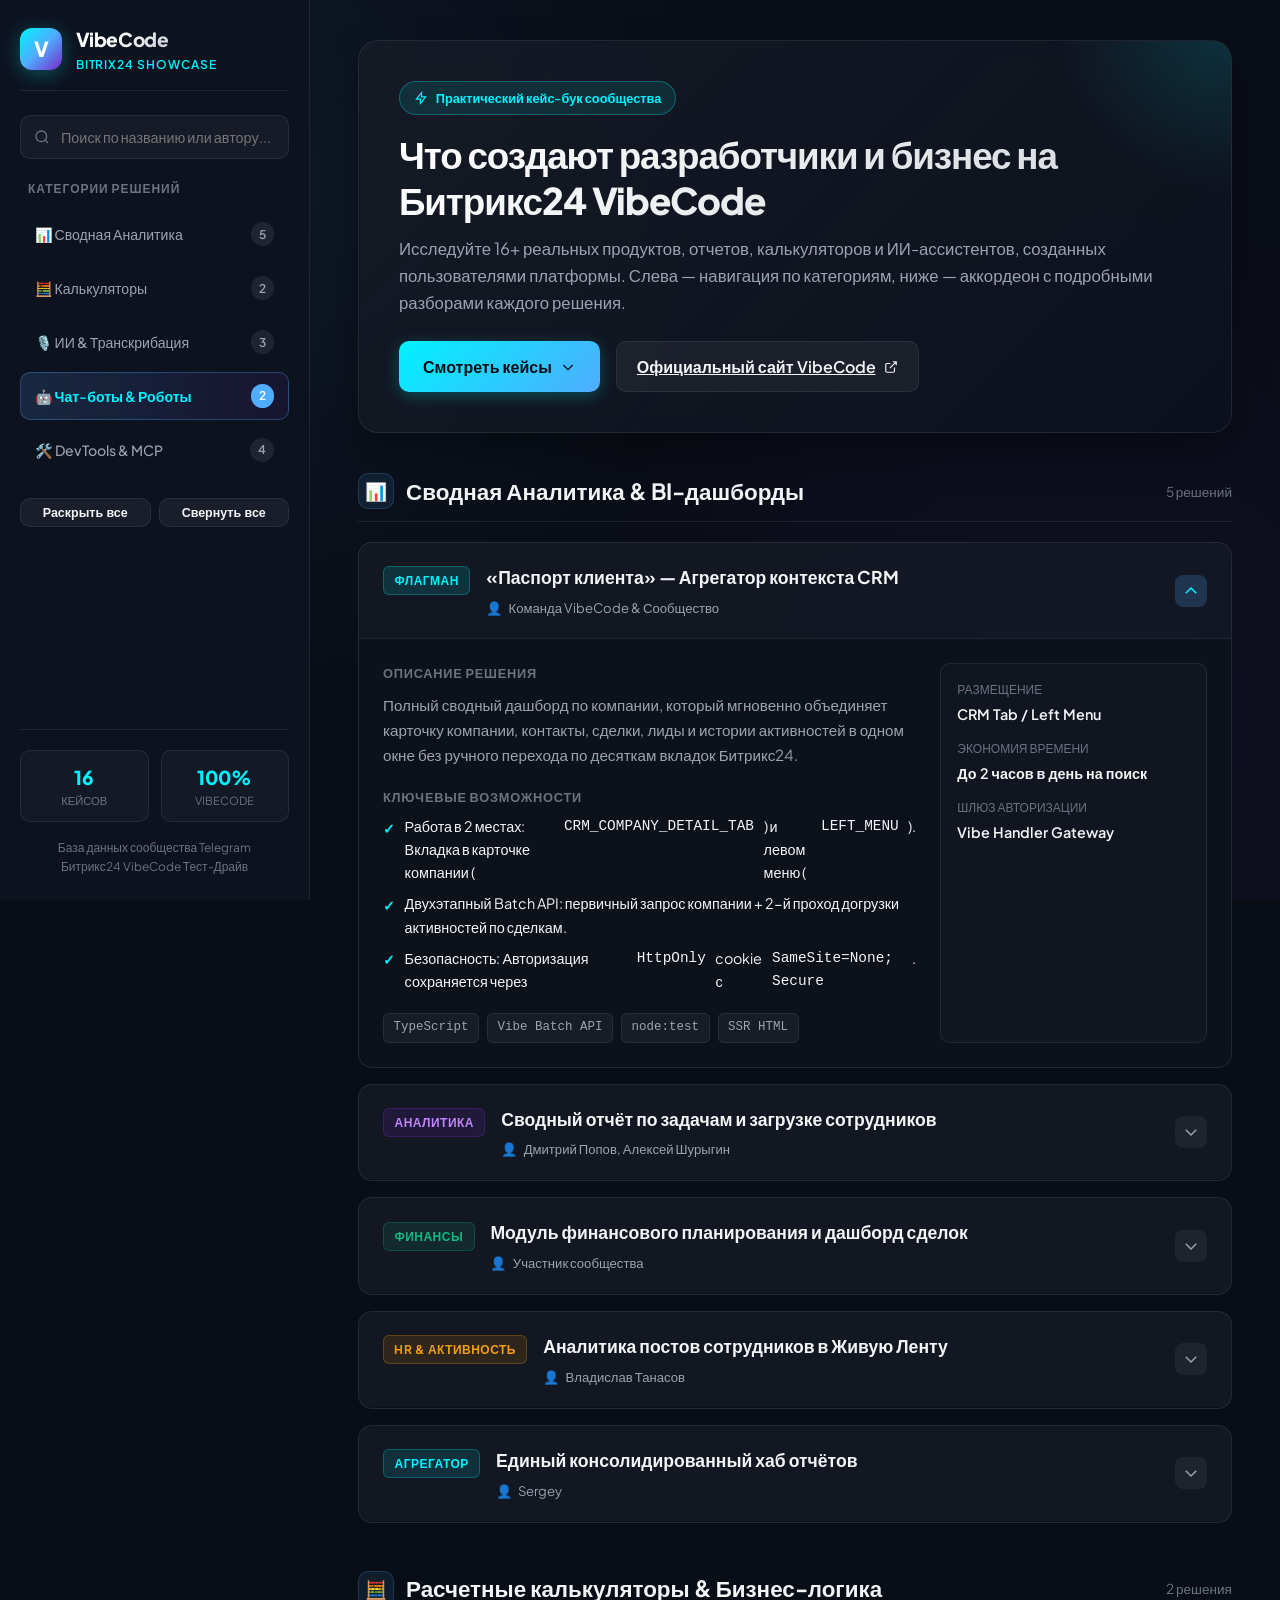
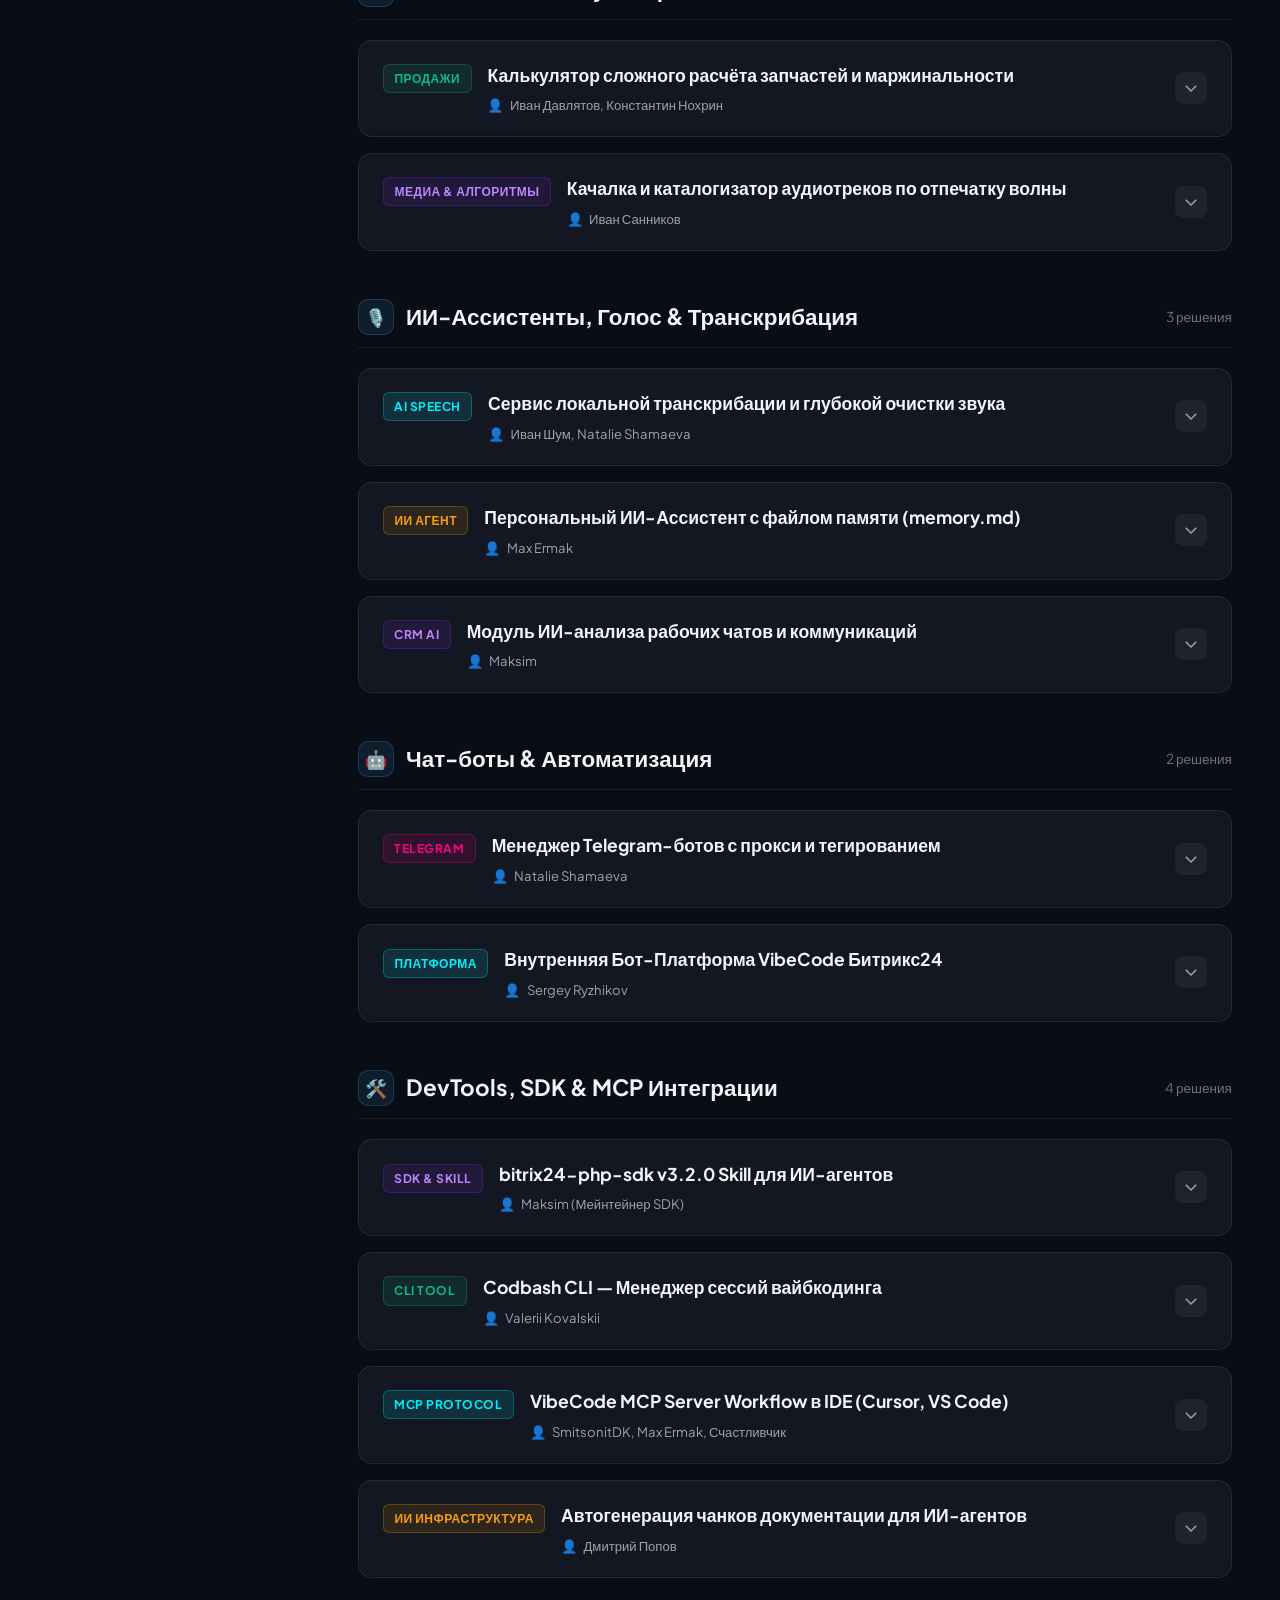
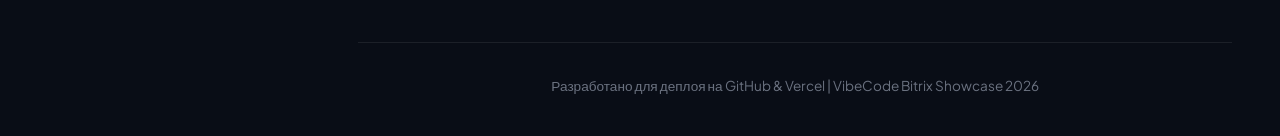
==== index.html @ 3d78e02d "first commit" ====
<!DOCTYPE html>
<html lang="ru">
<head>
  <meta charset="UTF-8">
  <meta name="viewport" content="width=device-width, initial-scale=1.0">
  <title>VibeCode Bitrix Showcase — Каталог Реальных Проектов</title>
  <meta name="description" content="Витрина решений и продуктов, созданных пользователями на платформе Битрикс24 VibeCode. Дашборды, ИИ-ассистенты, транскрибация, калькуляторы и боты.">
  
  <!-- Fonts -->
  <link rel="preconnect" href="https://fonts.googleapis.com">
  <link rel="preconnect" href="https://fonts.gstatic.com" crossorigin>
  <link href="https://fonts.googleapis.com/css2?family=Plus+Jakarta+Sans:wght@400;500;600;700;800&display=swap" rel="stylesheet">
  
  <!-- Stylesheet -->
  <link rel="stylesheet" href="styles.css">
</head>
<body>

  <!-- App Wrapper -->
  <div class="app-container">

    <!-- Mobile Header -->
    <header class="mobile-header">
      <div class="mobile-logo">
        <div class="brand-icon" style="width:28px; height:28px; font-size:0.9rem;">V</div>
        VibeCode Showcase
      </div>
      <button class="mobile-menu-btn" id="mobileMenuBtn" aria-label="Открыть меню">
        <svg width="20" height="20" fill="none" stroke="currentColor" stroke-width="2" viewBox="0 0 24 24"><path d="M4 6h16M4 12h16M4 18h16"></path></svg>
        Меню
      </button>
    </header>

    <!-- Sidebar - Static Left Menu (Fixed & Independent Scroll) -->
    <aside class="sidebar" id="sidebar">
      
      <!-- Brand Logo -->
      <div class="brand-header">
        <div class="brand-icon">V</div>
        <div>
          <div class="brand-title">VibeCode</div>
          <div class="brand-subtitle">Bitrix24 Showcase</div>
        </div>
      </div>

      <!-- Live Search Box -->
      <div class="search-container">
        <svg class="search-icon" width="16" height="16" fill="none" stroke="currentColor" stroke-width="2" viewBox="0 0 24 24"><circle cx="11" cy="11" r="8"></circle><path d="M21 21l-4.35-4.35"></path></svg>
        <input type="text" id="searchInput" class="search-input" placeholder="Поиск по названию или автору...">
      </div>

      <!-- Navigation Categories -->
      <div class="nav-section-title">Категории решений</div>
      <ul class="nav-menu">
        <li>
          <a href="#analytics" class="nav-link active">
            <span>📊 Сводная Аналитика</span>
            <span class="nav-badge">5</span>
          </a>
        </li>
        <li>
          <a href="#calculators" class="nav-link">
            <span>🧮 Калькуляторы</span>
            <span class="nav-badge">2</span>
          </a>
        </li>
        <li>
          <a href="#ai-voice" class="nav-link">
            <span>🎙️ ИИ & Транскрибация</span>
            <span class="nav-badge">3</span>
          </a>
        </li>
        <li>
          <a href="#bots" class="nav-link">
            <span>🤖 Чат-боты & Роботы</span>
            <span class="nav-badge">2</span>
          </a>
        </li>
        <li>
          <a href="#devtools" class="nav-link">
            <span>🛠️ DevTools & MCP</span>
            <span class="nav-badge">4</span>
          </a>
        </li>
      </ul>

      <!-- Global Controls -->
      <div style="display:flex; gap:0.5rem; margin-bottom:1.5rem;">
        <button class="btn-secondary" id="expandAllBtn" style="flex:1; padding:0.4rem 0.5rem; font-size:0.78rem; justify-content:center;">Раскрыть все</button>
        <button class="btn-secondary" id="collapseAllBtn" style="flex:1; padding:0.4rem 0.5rem; font-size:0.78rem; justify-content:center;">Свернуть все</button>
      </div>

      <!-- Sidebar Footer Stats -->
      <div class="sidebar-footer">
        <div class="stats-grid">
          <div class="stat-card">
            <div class="stat-val" id="totalCasesCount">16</div>
            <div class="stat-lbl">Кейсов</div>
          </div>
          <div class="stat-card">
            <div class="stat-val">100%</div>
            <div class="stat-lbl">VibeCode</div>
          </div>
        </div>
        <div style="font-size:0.75rem; color:var(--text-dim); text-align:center;">
          База данных сообщества Telegram<br>Битрикс24 VibeCode Тест-Драйв
        </div>
      </div>
    </aside>

    <!-- Main Content Area - Scrollable Right -->
    <main class="main-content">

      <!-- Hero Header Banner -->
      <section class="hero-section">
        <div class="hero-tag">
          <svg width="14" height="14" fill="none" stroke="currentColor" stroke-width="2" viewBox="0 0 24 24"><path d="M13 10V3L4 14h7v7l9-11h-7z"></path></svg>
          Практический кейс-бук сообщества
        </div>
        <h1 class="hero-title">Что создают разработчики и бизнес на Битрикс24 VibeCode</h1>
        <p class="hero-description">
          Исследуйте 16+ реальных продуктов, отчетов, калькуляторов и ИИ-ассистентов, созданных пользователями платформы. Слева — навигация по категориям, ниже — аккордеон с подробными разборами каждого решения.
        </p>
        <div class="hero-actions">
          <a href="#analytics" class="btn-primary">
            Смотреть кейсы
            <svg width="16" height="16" fill="none" stroke="currentColor" stroke-width="2" viewBox="0 0 24 24"><path d="M19 9l-7 7-7-7"></path></svg>
          </a>
          <a href="https://vibecode.bitrix24.tech/" target="_blank" class="btn-secondary">
            Официальный сайт VibeCode
            <svg width="14" height="14" fill="none" stroke="currentColor" stroke-width="2" viewBox="0 0 24 24"><path d="M18 13v6a2 2 0 01-2 2H5a2 2 0 01-2-2V8a2 2 0 012-2h6M15 3h6v6M10 14L21 3"></path></svg>
          </a>
        </div>
      </section>

      <!-- CATEGORY 1: Сводная Аналитика -->
      <section class="category-section" id="analytics">
        <div class="category-header">
          <div class="category-title-group">
            <div class="category-icon">📊</div>
            <h2 class="category-title">Сводная Аналитика & BI-дашборды</h2>
          </div>
          <div class="category-count">5 решений</div>
        </div>

        <div class="accordion-group">

          <!-- Case 1: Паспорт клиента -->
          <div class="accordion-item active">
            <div class="accordion-header">
              <div class="accordion-meta-main">
                <span class="case-badge badge-cyan">Флагман</span>
                <div class="case-header-content">
                  <div class="case-title">«Паспорт клиента» — Агрегатор контекста CRM</div>
                  <div class="case-author">
                    <span class="case-author-icon">👤</span> Команда VibeCode & Сообщество
                  </div>
                </div>
              </div>
              <div class="accordion-chevron">
                <svg width="18" height="18" fill="none" stroke="currentColor" stroke-width="2" viewBox="0 0 24 24"><path d="M19 9l-7 7-7-7"></path></svg>
              </div>
            </div>
            <div class="accordion-content">
              <div class="accordion-body-inner">
                <div class="case-grid">
                  <div>
                    <div class="case-section-subtitle">Описание решения</div>
                    <div class="case-description">
                      Полный сводный дашборд по компании, который мгновенно объединяет карточку компании, контакты, сделки, лиды и истории активностей в одном окне без ручного перехода по десяткам вкладок Битрикс24.
                    </div>
                    <div class="case-section-subtitle">Ключевые возможности</div>
                    <ul class="feature-list">
                      <li class="feature-item"><span class="feature-bullet">✓</span> Работа в 2 местах: Вкладка в карточке компании (<code>CRM_COMPANY_DETAIL_TAB</code>) и левом меню (<code>LEFT_MENU</code>).</li>
                      <li class="feature-item"><span class="feature-bullet">✓</span> Двухэтапный Batch API: первичный запрос компании + 2-й проход догрузки активностей по сделкам.</li>
                      <li class="feature-item"><span class="feature-bullet">✓</span> Безопасность: Авторизация сохраняется через <code>HttpOnly</code> cookie с <code>SameSite=None; Secure</code>.</li>
                    </ul>
                    <div class="tech-tags">
                      <span class="tech-tag">TypeScript</span>
                      <span class="tech-tag">Vibe Batch API</span>
                      <span class="tech-tag">node:test</span>
                      <span class="tech-tag">SSR HTML</span>
                    </div>
                  </div>
                  <div class="meta-box">
                    <div class="meta-item">
                      <div class="meta-label">Размещение</div>
                      <div class="meta-value">CRM Tab / Left Menu</div>
                    </div>
                    <div class="meta-item">
                      <div class="meta-label">Экономия времени</div>
                      <div class="meta-value">До 2 часов в день на поиск</div>
                    </div>
                    <div class="meta-item">
                      <div class="meta-label">Шлюз авторизации</div>
                      <div class="meta-value">Vibe Handler Gateway</div>
                    </div>
                  </div>
                </div>
              </div>
            </div>
          </div>

          <!-- Case 2: Отчет по задачам -->
          <div class="accordion-item">
            <div class="accordion-header">
              <div class="accordion-meta-main">
                <span class="case-badge badge-purple">Аналитика</span>
                <div class="case-header-content">
                  <div class="case-title">Сводный отчёт по задачам и загрузке сотрудников</div>
                  <div class="case-author">
                    <span class="case-author-icon">👤</span> Дмитрий Попов, Алексей Шурыгин
                  </div>
                </div>
              </div>
              <div class="accordion-chevron">
                <svg width="18" height="18" fill="none" stroke="currentColor" stroke-width="2" viewBox="0 0 24 24"><path d="M19 9l-7 7-7-7"></path></svg>
              </div>
            </div>
            <div class="accordion-content">
              <div class="accordion-body-inner">
                <div class="case-grid">
                  <div>
                    <div class="case-section-subtitle">Описание решения</div>
                    <div class="case-description">
                      Приложение со сводным отчетом по задачам, активным сотрудникам и исполнителям. Позволяет выбирать произвольные диапазоны дат, строить сводные графики и дашборды с фильтрацией по статусам.
                    </div>
                    <ul class="feature-list">
                      <li class="feature-item"><span class="feature-bullet">✓</span> Исключает необходимость сложной настройки сторонних BI-конструкторов.</li>
                      <li class="feature-item"><span class="feature-bullet">✓</span> Рассчитывает суммарное рабочее время и показатели закрытия задач по всем активным сотрудникам.</li>
                    </ul>
                    <div class="telegram-quote">
                      «Сделай мне отчет по задачам: выбор периода по датам, ответственные — все активные сотрудники, таблица, графики, суммарные дашборды... ИИ сделал это за несколько минут!» — Из чата VibeCode
                    </div>
                  </div>
                  <div class="meta-box">
                    <div class="meta-item">
                      <div class="meta-label">Время создания</div>
                      <div class="meta-value">~15 минут промптинга</div>
                    </div>
                    <div class="meta-item">
                      <div class="meta-label">Тип UI</div>
                      <div class="meta-value">Таблицы & Графики</div>
                    </div>
                  </div>
                </div>
              </div>
            </div>
          </div>

          <!-- Case 3: Модуль финпланирования -->
          <div class="accordion-item">
            <div class="accordion-header">
              <div class="accordion-meta-main">
                <span class="case-badge badge-green">Финансы</span>
                <div class="case-header-content">
                  <div class="case-title">Модуль финансового планирования и дашборд сделок</div>
                  <div class="case-author">
                    <span class="case-author-icon">👤</span> Участник сообщества
                  </div>
                </div>
              </div>
              <div class="accordion-chevron">
                <svg width="18" height="18" fill="none" stroke="currentColor" stroke-width="2" viewBox="0 0 24 24"><path d="M19 9l-7 7-7-7"></path></svg>
              </div>
            </div>
            <div class="accordion-content">
              <div class="accordion-body-inner">
                <div class="case-grid">
                  <div>
                    <div class="case-section-subtitle">Описание решения</div>
                    <div class="case-description">
                      Кастомный модуль финансового планирования, представляющий собой визуальный дашборд со сводными таблицами и трендовыми графиками на основе прошлых периодов и текущих сделок в CRM.
                    </div>
                    <div class="tech-tags">
                      <span class="tech-tag">CRM Deals API</span>
                      <span class="tech-tag">Financial Charts</span>
                      <span class="tech-tag">BlackHole Server</span>
                    </div>
                  </div>
                  <div class="meta-box">
                    <div class="meta-item">
                      <div class="meta-label">Назначение</div>
                      <div class="meta-value">Планирование выручки</div>
                    </div>
                  </div>
                </div>
              </div>
            </div>
          </div>

          <!-- Case 4: Анализ Живой Ленты -->
          <div class="accordion-item">
            <div class="accordion-header">
              <div class="accordion-meta-main">
                <span class="case-badge badge-orange">HR & Активность</span>
                <div class="case-header-content">
                  <div class="case-title">Аналитика постов сотрудников в Живую Ленту</div>
                  <div class="case-author">
                    <span class="case-author-icon">👤</span> Владислав Танасов
                  </div>
                </div>
              </div>
              <div class="accordion-chevron">
                <svg width="18" height="18" fill="none" stroke="currentColor" stroke-width="2" viewBox="0 0 24 24"><path d="M19 9l-7 7-7-7"></path></svg>
              </div>
            </div>
            <div class="accordion-content">
              <div class="accordion-body-inner">
                <div class="case-description">
                  Приложение собирает вовлеченность и группирует количество публикаций сотрудников в Новости / Живую ленту Битрикс24 в разрезе месяцев за последний год.
                </div>
              </div>
            </div>
          </div>

          <!-- Case 5: Единый дашборд отчетов -->
          <div class="accordion-item">
            <div class="accordion-header">
              <div class="accordion-meta-main">
                <span class="case-badge badge-cyan">Агрегатор</span>
                <div class="case-header-content">
                  <div class="case-title">Единый консолидированный хаб отчётов</div>
                  <div class="case-author">
                    <span class="case-author-icon">👤</span> Sergey
                  </div>
                </div>
              </div>
              <div class="accordion-chevron">
                <svg width="18" height="18" fill="none" stroke="currentColor" stroke-width="2" viewBox="0 0 24 24"><path d="M19 9l-7 7-7-7"></path></svg>
              </div>
            </div>
            <div class="accordion-content">
              <div class="accordion-body-inner">
                <div class="case-description">
                  Разработчик написал несколько узкоспециализированных отчетов, а затем объединил их в единое приложение с подкючением к Б24. Все ключевые показатели теперь доступны в одном интерфейсе в реальном времени.
                </div>
              </div>
            </div>
          </div>

        </div>
      </section>

      <!-- CATEGORY 2: Калькуляторы -->
      <section class="category-section" id="calculators">
        <div class="category-header">
          <div class="category-title-group">
            <div class="category-icon">🧮</div>
            <h2 class="category-title">Расчетные калькуляторы & Бизнес-логика</h2>
          </div>
          <div class="category-count">2 решения</div>
        </div>

        <div class="accordion-group">
          <!-- Case 6: Калькулятор маржи -->
          <div class="accordion-item">
            <div class="accordion-header">
              <div class="accordion-meta-main">
                <span class="case-badge badge-green">Продажи</span>
                <div class="case-header-content">
                  <div class="case-title">Калькулятор сложного расчёта запчастей и маржинальности</div>
                  <div class="case-author">
                    <span class="case-author-icon">👤</span> Иван Давлятов, Константин Нохрин
                  </div>
                </div>
              </div>
              <div class="accordion-chevron">
                <svg width="18" height="18" fill="none" stroke="currentColor" stroke-width="2" viewBox="0 0 24 24"><path d="M19 9l-7 7-7-7"></path></svg>
              </div>
            </div>
            <div class="accordion-content">
              <div class="accordion-body-inner">
                <div class="case-grid">
                  <div>
                    <div class="case-section-subtitle">Описание проблемы и решения</div>
                    <div class="case-description">
                      На протяжении многих лет менеджеры компании вручную считали цены и маржу по оптовым и розничным категориям товаров в многостраничных файлах Excel. С помощью VibeCode логика сложного калькулятора была перенесена в удобное веб-приложение за 1 вечер.
                    </div>
                    <div class="telegram-quote">
                      «Боль, которую на протяжении многих лет пытались решить — выгнать менеджеров из расчетов в Excel. Объяснять было дольше, чем сделать через вайбкодинг!» — Иван Давлятов
                    </div>
                  </div>
                  <div class="meta-box">
                    <div class="meta-item">
                      <div class="meta-label">Заменил</div>
                      <div class="meta-value">Ручные Excel-табели</div>
                    </div>
                    <div class="meta-item">
                      <div class="meta-label">Сфера</div>
                      <div class="meta-value">Оптово-розничные продажи</div>
                    </div>
                  </div>
                </div>
              </div>
            </div>
          </div>

          <!-- Case 7: Качалка и каталогизатор треков -->
          <div class="accordion-item">
            <div class="accordion-header">
              <div class="accordion-meta-main">
                <span class="case-badge badge-purple">Медиа & Алгоритмы</span>
                <div class="case-header-content">
                  <div class="case-title">Качалка и каталогизатор аудиотреков по отпечатку волны</div>
                  <div class="case-author">
                    <span class="case-author-icon">👤</span> Иван Санников
                  </div>
                </div>
              </div>
              <div class="accordion-chevron">
                <svg width="18" height="18" fill="none" stroke="currentColor" stroke-width="2" viewBox="0 0 24 24"><path d="M19 9l-7 7-7-7"></path></svg>
              </div>
            </div>
            <div class="accordion-content">
              <div class="accordion-body-inner">
                <div class="case-description">
                  Утилита автоматического скачивания музыки с дедупликацией по звуковой волне (Audio Fingerprint) и раскладкой по тегам. Создана за 1 сессию вайбкодинга с Claude.
                </div>
              </div>
            </div>
          </div>
        </div>
      </section>

      <!-- CATEGORY 3: ИИ & Транскрибация -->
      <section class="category-section" id="ai-voice">
        <div class="category-header">
          <div class="category-title-group">
            <div class="category-icon">🎙️</div>
            <h2 class="category-title">ИИ-Ассистенты, Голос & Транскрибация</h2>
          </div>
          <div class="category-count">3 решения</div>
        </div>

        <div class="accordion-group">
          <!-- Case 8: Транскрибатор -->
          <div class="accordion-item">
            <div class="accordion-header">
              <div class="accordion-meta-main">
                <span class="case-badge badge-cyan">AI Speech</span>
                <div class="case-header-content">
                  <div class="case-title">Сервис локальной транскрибации и глубокой очистки звука</div>
                  <div class="case-author">
                    <span class="case-author-icon">👤</span> Иван Шум, Natalie Shamaeva
                  </div>
                </div>
              </div>
              <div class="accordion-chevron">
                <svg width="18" height="18" fill="none" stroke="currentColor" stroke-width="2" viewBox="0 0 24 24"><path d="M19 9l-7 7-7-7"></path></svg>
              </div>
            </div>
            <div class="accordion-content">
              <div class="accordion-body-inner">
                <div class="case-grid">
                  <div>
                    <div class="case-section-subtitle">Архитектура сервиса</div>
                    <div class="case-description">
                      Сервис обработки аудиофайлов лекций и звонков. Перед распознаванием речи звук пропускается через нейросеть <code>DeepFilterNet3</code> для подавления шумов, затем транскрибируется моделью <code>Whisper</code> и выгружает структурированный текст.
                    </div>
                    <div class="tech-tags">
                      <span class="tech-tag">Whisper AI</span>
                      <span class="tech-tag">DeepFilterNet3</span>
                      <span class="tech-tag">Vibe AI Router</span>
                    </div>
                  </div>
                  <div class="meta-box">
                    <div class="meta-item">
                      <div class="meta-label">Качество</div>
                      <div class="meta-value">Глубокое шупоподавление</div>
                    </div>
                  </div>
                </div>
              </div>
            </div>
          </div>

          <!-- Case 9: Персональный ассистент -->
          <div class="accordion-item">
            <div class="accordion-header">
              <div class="accordion-meta-main">
                <span class="case-badge badge-orange">ИИ Агент</span>
                <div class="case-header-content">
                  <div class="case-title">Персональный ИИ-Ассистент с файлом памяти (memory.md)</div>
                  <div class="case-author">
                    <span class="case-author-icon">👤</span> Max Ermak
                  </div>
                </div>
              </div>
              <div class="accordion-chevron">
                <svg width="18" height="18" fill="none" stroke="currentColor" stroke-width="2" viewBox="0 0 24 24"><path d="M19 9l-7 7-7-7"></path></svg>
              </div>
            </div>
            <div class="accordion-content">
              <div class="accordion-body-inner">
                <div class="case-description">
                  Каждый пользователь портала получает индивидуального личного ассистента, который учитывает его права доступа к CRM-сущностям и автоматически сохраняет контекст взаимодействия в локальный файл памяти <code>memory.md</code>.
                </div>
              </div>
            </div>
          </div>

          <!-- Case 10: Анализ чатов -->
          <div class="accordion-item">
            <div class="accordion-header">
              <div class="accordion-meta-main">
                <span class="case-badge badge-purple">CRM AI</span>
                <div class="case-header-content">
                  <div class="case-title">Модуль ИИ-анализа рабочих чатов и коммуникаций</div>
                  <div class="case-author">
                    <span class="case-author-icon">👤</span> Maksim
                  </div>
                </div>
              </div>
              <div class="accordion-chevron">
                <svg width="18" height="18" fill="none" stroke="currentColor" stroke-width="2" viewBox="0 0 24 24"><path d="M19 9l-7 7-7-7"></path></svg>
              </div>
            </div>
            <div class="accordion-content">
              <div class="accordion-body-inner">
                <div class="case-description">
                  Приложение для оценки качества работы менеджеров и анализа переписок в CRM на базе вызовов моделей через Vibe AI Model Router (<code>bitrix/bitrixgpt-5</code>).
                </div>
              </div>
            </div>
          </div>

        </div>
      </section>

      <!-- CATEGORY 4: Чат-боты -->
      <section class="category-section" id="bots">
        <div class="category-header">
          <div class="category-title-group">
            <div class="category-icon">🤖</div>
            <h2 class="category-title">Чат-боты & Автоматизация</h2>
          </div>
          <div class="category-count">2 решения</div>
        </div>

        <div class="accordion-group">
          <!-- Case 11: Telegram Manager -->
          <div class="accordion-item">
            <div class="accordion-header">
              <div class="accordion-meta-main">
                <span class="case-badge badge-pink">Telegram</span>
                <div class="case-header-content">
                  <div class="case-title">Менеджер Telegram-ботов с прокси и тегированием</div>
                  <div class="case-author">
                    <span class="case-author-icon">👤</span> Natalie Shamaeva
                  </div>
                </div>
              </div>
              <div class="accordion-chevron">
                <svg width="18" height="18" fill="none" stroke="currentColor" stroke-width="2" viewBox="0 0 24 24"><path d="M19 9l-7 7-7-7"></path></svg>
              </div>
            </div>
            <div class="accordion-content">
              <div class="accordion-body-inner">
                <div class="case-description">
                  Многофункциональный менеджер ботов: отслеживает подписки/отписки, обходит блокировки через прокси-серверы, защищает от повторных кликов, собирает номера телефонов и присваивает теги пользователям.
                </div>
              </div>
            </div>
          </div>

          <!-- Case 12: Vibe Bot Platform -->
          <div class="accordion-item">
            <div class="accordion-header">
              <div class="accordion-meta-main">
                <span class="case-badge badge-cyan">Платформа</span>
                <div class="case-header-content">
                  <div class="case-title">Внутренняя Бот-Платформа VibeCode Битрикс24</div>
                  <div class="case-author">
                    <span class="case-author-icon">👤</span> Sergey Ryzhikov
                  </div>
                </div>
              </div>
              <div class="accordion-chevron">
                <svg width="18" height="18" fill="none" stroke="currentColor" stroke-width="2" viewBox="0 0 24 24"><path d="M19 9l-7 7-7-7"></path></svg>
              </div>
            </div>
            <div class="accordion-content">
              <div class="accordion-body-inner">
                <div class="case-description">
                  Инфраструктура создания ботов внутри Битрикс24 взамен внешней инфраструктуры Telegram. Позволяет создавать диалоговых ассистентов с выполнением кода на VibeCode серверах.
                </div>
              </div>
            </div>
          </div>
        </div>
      </section>

      <!-- CATEGORY 5: DevTools -->
      <section class="category-section" id="devtools">
        <div class="category-header">
          <div class="category-title-group">
            <div class="category-icon">🛠️</div>
            <h2 class="category-title">DevTools, SDK & MCP Интеграции</h2>
          </div>
          <div class="category-count">4 решения</div>
        </div>

        <div class="accordion-group">
          <!-- Case 13: SDK Skill -->
          <div class="accordion-item">
            <div class="accordion-header">
              <div class="accordion-meta-main">
                <span class="case-badge badge-purple">SDK & Skill</span>
                <div class="case-header-content">
                  <div class="case-title">bitrix24-php-sdk v3.2.0 Skill для ИИ-агентов</div>
                  <div class="case-author">
                    <span class="case-author-icon">👤</span> Maksim (Мейнтейнер SDK)
                  </div>
                </div>
              </div>
              <div class="accordion-chevron">
                <svg width="18" height="18" fill="none" stroke="currentColor" stroke-width="2" viewBox="0 0 24 24"><path d="M19 9l-7 7-7-7"></path></svg>
              </div>
            </div>
            <div class="accordion-content">
              <div class="accordion-body-inner">
                <div class="case-description">
                  Автор формализовал свои знания в виде специализированного ИИ-скилла <code>bitrix24-php-sdk</code>. Теперь ИИ-агенты (Codex, Claude) автоматически релизят и пишут правильный код с поддержкой скоупа <code>IM</code>.
                </div>
              </div>
            </div>
          </div>

          <!-- Case 14: Codbash CLI -->
          <div class="accordion-item">
            <div class="accordion-header">
              <div class="accordion-meta-main">
                <span class="case-badge badge-green">CLI Tool</span>
                <div class="case-header-content">
                  <div class="case-title">Codbash CLI — Менеджер сессий вайбкодинга</div>
                  <div class="case-author">
                    <span class="case-author-icon">👤</span> Valerii Kovalskii
                  </div>
                </div>
              </div>
              <div class="accordion-chevron">
                <svg width="18" height="18" fill="none" stroke="currentColor" stroke-width="2" viewBox="0 0 24 24"><path d="M19 9l-7 7-7-7"></path></svg>
              </div>
            </div>
            <div class="accordion-content">
              <div class="accordion-body-inner">
                <div class="case-description">
                  Утилита командной строки для контроля терминальных сессий вайбкодинга и мгновенной синхронизации проектов между несколькими рабочими ПК.
                </div>
              </div>
            </div>
          </div>

          <!-- Case 15: MCP Integration -->
          <div class="accordion-item">
            <div class="accordion-header">
              <div class="accordion-meta-main">
                <span class="case-badge badge-cyan">MCP Protocol</span>
                <div class="case-header-content">
                  <div class="case-title">VibeCode MCP Server Workflow в IDE (Cursor, VS Code)</div>
                  <div class="case-author">
                    <span class="case-author-icon">👤</span> SmitsonitDK, Max Ermak, Счастливчик
                  </div>
                </div>
              </div>
              <div class="accordion-chevron">
                <svg width="18" height="18" fill="none" stroke="currentColor" stroke-width="2" viewBox="0 0 24 24"><path d="M19 9l-7 7-7-7"></path></svg>
              </div>
            </div>
            <div class="accordion-content">
              <div class="accordion-body-inner">
                <div class="case-description">
                  Подключение VibeCode через MCP-протокол к Cursor и Claude Code. Позволяет агенту напрямую управлять деплоем на серверах BlackHole, читать логи и автоматически создавать привязки встроек.
                </div>
              </div>
            </div>
          </div>

          <!-- Case 16: Documentation Chunks Generator -->
          <div class="accordion-item">
            <div class="accordion-header">
              <div class="accordion-meta-main">
                <span class="case-badge badge-orange">ИИ Инфраструктура</span>
                <div class="case-header-content">
                  <div class="case-title">Автогенерация чанков документации для ИИ-агентов</div>
                  <div class="case-author">
                    <span class="case-author-icon">👤</span> Дмитрий Попов
                  </div>
                </div>
              </div>
              <div class="accordion-chevron">
                <svg width="18" height="18" fill="none" stroke="currentColor" stroke-width="2" viewBox="0 0 24 24"><path d="M19 9l-7 7-7-7"></path></svg>
              </div>
            </div>
            <div class="accordion-content">
              <div class="accordion-body-inner">
                <div class="case-description">
                  Скрипт автогенерации сжатых контекстных чанков по документации API для передачи в промпты ИИ-агентов.
                </div>
              </div>
            </div>
          </div>

        </div>
      </section>

      <!-- Footer -->
      <footer class="site-footer">
        <div>Разработано для деплоя на GitHub & Vercel | VibeCode Bitrix Showcase 2026</div>
      </footer>

    </main>
  </div>

  <!-- JavaScript Script -->
  <script src="app.js"></script>
</body>
</html>
---- styles.css ----
/* Modern Dark Glassmorphism Design System for Bitrix24 VibeCode Showcase */
:root {
  --bg-dark: #090d16;
  --bg-card: rgba(22, 27, 38, 0.75);
  --bg-card-hover: rgba(30, 38, 54, 0.9);
  --bg-sidebar: #0d121f;
  --border-color: rgba(255, 255, 255, 0.08);
  --border-highlight: rgba(79, 172, 254, 0.3);
  
  --accent-cyan: #00f2fe;
  --accent-blue: #4facfe;
  --accent-purple: #7928ca;
  --accent-pink: #ff0080;
  --accent-green: #10b981;
  --accent-orange: #f59e0b;
  
  --text-main: #f3f4f6;
  --text-muted: #9ca3af;
  --text-dim: #6b7280;
  
  --sidebar-width: 310px;
  --font-family: 'Plus Jakarta Sans', 'Inter', -apple-system, BlinkMacSystemFont, sans-serif;
  --transition-smooth: all 0.3s cubic-bezier(0.4, 0, 0.2, 1);
}

* {
  box-sizing: border-box;
  margin: 0;
  padding: 0;
}

body {
  font-family: var(--font-family);
  background-color: var(--bg-dark);
  color: var(--text-main);
  line-height: 1.6;
  overflow-x: hidden;
  background-image: 
    radial-gradient(circle at 15% 20%, rgba(79, 172, 254, 0.08) 0%, transparent 40%),
    radial-gradient(circle at 85% 80%, rgba(121, 40, 202, 0.08) 0%, transparent 40%);
  background-attachment: fixed;
}

/* Custom Scrollbar */
::-webkit-scrollbar {
  width: 6px;
  height: 6px;
}
::-webkit-scrollbar-track {
  background: rgba(13, 18, 31, 0.6);
}
::-webkit-scrollbar-thumb {
  background: rgba(255, 255, 255, 0.15);
  border-radius: 4px;
}
::-webkit-scrollbar-thumb:hover {
  background: var(--accent-blue);
}

/* App Layout */
.app-container {
  display: flex;
  min-height: 100vh;
  position: relative;
}

/* Mobile Header Toggle */
.mobile-header {
  display: none;
  position: sticky;
  top: 0;
  z-index: 100;
  background: rgba(13, 18, 31, 0.95);
  backdrop-filter: blur(12px);
  padding: 1rem 1.25rem;
  border-bottom: 1px solid var(--border-color);
  align-items: center;
  justify-content: space-between;
}

.mobile-logo {
  display: flex;
  align-items: center;
  gap: 0.75rem;
  font-weight: 700;
  font-size: 1.1rem;
  background: linear-gradient(135deg, var(--accent-cyan), var(--accent-blue));
  -webkit-background-clip: text;
  -webkit-text-fill-color: transparent;
}

.mobile-menu-btn {
  background: var(--bg-card);
  border: 1px solid var(--border-color);
  color: var(--text-main);
  padding: 0.5rem 0.85rem;
  border-radius: 8px;
  cursor: pointer;
  display: flex;
  align-items: center;
  gap: 0.5rem;
  font-size: 0.9rem;
}

/* Sidebar - Static Left Menu */
.sidebar {
  width: var(--sidebar-width);
  height: 100vh;
  position: fixed;
  top: 0;
  left: 0;
  background: var(--bg-sidebar);
  border-right: 1px solid var(--border-color);
  display: flex;
  flex-direction: column;
  z-index: 90;
  overflow-y: auto;
  padding: 1.5rem 1.25rem;
}

.brand-header {
  display: flex;
  align-items: center;
  gap: 0.85rem;
  margin-bottom: 1.5rem;
  padding-bottom: 1rem;
  border-bottom: 1px solid var(--border-color);
}

.brand-icon {
  width: 42px;
  height: 42px;
  border-radius: 12px;
  background: linear-gradient(135deg, #00f2fe 0%, #4facfe 50%, #7928ca 100%);
  display: flex;
  align-items: center;
  justify-content: center;
  font-weight: 800;
  font-size: 1.3rem;
  color: #fff;
  box-shadow: 0 4px 20px rgba(0, 242, 254, 0.3);
}

.brand-title {
  font-size: 1.2rem;
  font-weight: 800;
  letter-spacing: -0.02em;
  background: linear-gradient(135deg, #ffffff 30%, #9ca3af 100%);
  -webkit-background-clip: text;
  -webkit-text-fill-color: transparent;
}

.brand-subtitle {
  font-size: 0.75rem;
  color: var(--accent-cyan);
  text-transform: uppercase;
  letter-spacing: 0.08em;
  font-weight: 600;
}

/* Search Box */
.search-container {
  margin-bottom: 1.25rem;
  position: relative;
}

.search-input {
  width: 100%;
  background: rgba(255, 255, 255, 0.04);
  border: 1px solid var(--border-color);
  border-radius: 10px;
  padding: 0.75rem 1rem 0.75rem 2.5rem;
  color: var(--text-main);
  font-family: inherit;
  font-size: 0.9rem;
  transition: var(--transition-smooth);
}

.search-input:focus {
  outline: none;
  border-color: var(--accent-blue);
  box-shadow: 0 0 0 3px rgba(79, 172, 254, 0.15);
  background: rgba(255, 255, 255, 0.07);
}

.search-icon {
  position: absolute;
  left: 0.85rem;
  top: 50%;
  transform: translateY(-50%);
  color: var(--text-dim);
  pointer-events: none;
}

/* Quick Nav Categories */
.nav-section-title {
  font-size: 0.75rem;
  text-transform: uppercase;
  letter-spacing: 0.08em;
  color: var(--text-dim);
  font-weight: 700;
  margin-bottom: 0.75rem;
  padding-left: 0.5rem;
}

.nav-menu {
  list-style: none;
  display: flex;
  flex-direction: column;
  gap: 0.35rem;
  margin-bottom: 1.5rem;
}

.nav-link {
  display: flex;
  align-items: center;
  justify-content: space-between;
  padding: 0.7rem 0.85rem;
  border-radius: 10px;
  color: var(--text-muted);
  text-decoration: none;
  font-size: 0.88rem;
  font-weight: 500;
  transition: var(--transition-smooth);
  border: 1px solid transparent;
}

.nav-link:hover, .nav-link.active {
  color: var(--text-main);
  background: rgba(255, 255, 255, 0.06);
  border-color: rgba(255, 255, 255, 0.08);
}

.nav-link.active {
  background: linear-gradient(90deg, rgba(79, 172, 254, 0.15) 0%, rgba(121, 40, 202, 0.1) 100%);
  border-color: var(--border-highlight);
  color: var(--accent-cyan);
  font-weight: 600;
}

.nav-badge {
  background: rgba(255, 255, 255, 0.08);
  color: var(--text-muted);
  font-size: 0.75rem;
  padding: 0.15rem 0.5rem;
  border-radius: 12px;
  font-weight: 600;
}

.nav-link.active .nav-badge {
  background: var(--accent-blue);
  color: #fff;
}

/* Sidebar Stats & Info */
.sidebar-footer {
  margin-top: auto;
  padding-top: 1.25rem;
  border-top: 1px solid var(--border-color);
}

.stats-grid {
  display: grid;
  grid-template-columns: 1fr 1fr;
  gap: 0.75rem;
  margin-bottom: 1rem;
}

.stat-card {
  background: rgba(255, 255, 255, 0.03);
  border: 1px solid var(--border-color);
  border-radius: 10px;
  padding: 0.65rem 0.75rem;
  text-align: center;
}

.stat-val {
  font-size: 1.2rem;
  font-weight: 800;
  color: var(--accent-cyan);
}

.stat-lbl {
  font-size: 0.7rem;
  color: var(--text-dim);
  text-transform: uppercase;
}

/* Main Content Area - Scrollable Right */
.main-content {
  margin-left: var(--sidebar-width);
  flex: 1;
  padding: 2.5rem 3rem;
  max-width: 1300px;
  min-height: 100vh;
}

/* Top Hero Banner */
.hero-section {
  position: relative;
  background: linear-gradient(135deg, rgba(22, 27, 38, 0.9) 0%, rgba(13, 18, 31, 0.8) 100%);
  border: 1px solid var(--border-color);
  border-radius: 20px;
  padding: 2.5rem;
  margin-bottom: 2.5rem;
  overflow: hidden;
  backdrop-filter: blur(10px);
  box-shadow: 0 20px 40px rgba(0, 0, 0, 0.3);
}

.hero-section::before {
  content: '';
  position: absolute;
  top: -50%;
  right: -20%;
  width: 350px;
  height: 350px;
  background: radial-gradient(circle, rgba(0, 242, 254, 0.15) 0%, transparent 70%);
  pointer-events: none;
}

.hero-tag {
  display: inline-flex;
  align-items: center;
  gap: 0.5rem;
  background: rgba(0, 242, 254, 0.1);
  border: 1px solid rgba(0, 242, 254, 0.3);
  color: var(--accent-cyan);
  padding: 0.35rem 0.85rem;
  border-radius: 20px;
  font-size: 0.8rem;
  font-weight: 600;
  margin-bottom: 1rem;
}

.hero-title {
  font-size: 2.3rem;
  font-weight: 800;
  line-height: 1.25;
  margin-bottom: 0.85rem;
  letter-spacing: -0.03em;
  background: linear-gradient(135deg, #ffffff 0%, #d1d5db 100%);
  -webkit-background-clip: text;
  -webkit-text-fill-color: transparent;
}

.hero-description {
  font-size: 1.05rem;
  color: var(--text-muted);
  max-width: 800px;
  margin-bottom: 1.5rem;
}

.hero-actions {
  display: flex;
  gap: 1rem;
  flex-wrap: wrap;
}

.btn-primary {
  background: linear-gradient(135deg, var(--accent-cyan), var(--accent-blue));
  color: #080c14;
  font-weight: 700;
  padding: 0.75rem 1.5rem;
  border-radius: 10px;
  border: none;
  cursor: pointer;
  display: inline-flex;
  align-items: center;
  gap: 0.5rem;
  transition: var(--transition-smooth);
  box-shadow: 0 4px 15px rgba(0, 242, 254, 0.25);
  text-decoration: none;
}

.btn-primary:hover {
  transform: translateY(-2px);
  box-shadow: 0 6px 20px rgba(0, 242, 254, 0.4);
}

.btn-secondary {
  background: rgba(255, 255, 255, 0.05);
  border: 1px solid var(--border-color);
  color: var(--text-main);
  font-weight: 600;
  padding: 0.75rem 1.25rem;
  border-radius: 10px;
  cursor: pointer;
  display: inline-flex;
  align-items: center;
  gap: 0.5rem;
  transition: var(--transition-smooth);
}

.btn-secondary:hover {
  background: rgba(255, 255, 255, 0.1);
  border-color: rgba(255, 255, 255, 0.2);
}

/* Category Sections */
.category-section {
  margin-bottom: 3rem;
  scroll-margin-top: 2rem;
}

.category-header {
  display: flex;
  align-items: center;
  justify-content: space-between;
  margin-bottom: 1.25rem;
  padding-bottom: 0.75rem;
  border-bottom: 1px solid var(--border-color);
}

.category-title-group {
  display: flex;
  align-items: center;
  gap: 0.75rem;
}

.category-icon {
  width: 36px;
  height: 36px;
  border-radius: 10px;
  background: rgba(79, 172, 254, 0.1);
  border: 1px solid rgba(79, 172, 254, 0.2);
  display: flex;
  align-items: center;
  justify-content: center;
  color: var(--accent-cyan);
  font-size: 1.1rem;
}

.category-title {
  font-size: 1.4rem;
  font-weight: 700;
  color: var(--text-main);
}

.category-count {
  font-size: 0.85rem;
  color: var(--text-dim);
}

/* Accordion Container */
.accordion-group {
  display: flex;
  flex-direction: column;
  gap: 1rem;
}

/* Accordion Item Card */
.accordion-item {
  background: var(--bg-card);
  border: 1px solid var(--border-color);
  border-radius: 14px;
  overflow: hidden;
  transition: var(--transition-smooth);
  backdrop-filter: blur(8px);
}

.accordion-item:hover {
  border-color: rgba(255, 255, 255, 0.18);
  background: var(--bg-card-hover);
  box-shadow: 0 10px 30px rgba(0, 0, 0, 0.25);
}

.accordion-header {
  padding: 1.25rem 1.5rem;
  display: flex;
  align-items: center;
  justify-content: space-between;
  cursor: pointer;
  user-select: none;
  gap: 1rem;
}

.accordion-meta-main {
  display: flex;
  align-items: flex-start;
  gap: 1rem;
  flex: 1;
}

.case-badge {
  padding: 0.25rem 0.65rem;
  border-radius: 6px;
  font-size: 0.75rem;
  font-weight: 700;
  text-transform: uppercase;
  letter-spacing: 0.04em;
  white-space: nowrap;
  margin-top: 0.2rem;
}

.badge-cyan { background: rgba(0, 242, 254, 0.12); color: var(--accent-cyan); border: 1px solid rgba(0, 242, 254, 0.25); }
.badge-purple { background: rgba(121, 40, 202, 0.15); color: #c084fc; border: 1px solid rgba(121, 40, 202, 0.3); }
.badge-green { background: rgba(16, 185, 129, 0.12); color: var(--accent-green); border: 1px solid rgba(16, 185, 129, 0.25); }
.badge-orange { background: rgba(245, 158, 11, 0.12); color: var(--accent-orange); border: 1px solid rgba(245, 158, 11, 0.25); }
.badge-pink { background: rgba(255, 0, 128, 0.12); color: var(--accent-pink); border: 1px solid rgba(255, 0, 128, 0.25); }

.case-header-content {
  flex: 1;
}

.case-title {
  font-size: 1.1rem;
  font-weight: 700;
  color: var(--text-main);
  margin-bottom: 0.35rem;
  display: flex;
  align-items: center;
  gap: 0.75rem;
  flex-wrap: wrap;
}

.case-author {
  font-size: 0.82rem;
  color: var(--text-muted);
  display: flex;
  align-items: center;
  gap: 0.4rem;
}

.case-author-icon {
  color: var(--accent-blue);
}

.accordion-chevron {
  width: 32px;
  height: 32px;
  border-radius: 8px;
  background: rgba(255, 255, 255, 0.05);
  display: flex;
  align-items: center;
  justify-content: center;
  color: var(--text-muted);
  transition: transform 0.3s ease;
  flex-shrink: 0;
}

.accordion-item.active .accordion-chevron {
  transform: rotate(180deg);
  background: rgba(79, 172, 254, 0.2);
  color: var(--accent-cyan);
}

/* Accordion Content Body */
.accordion-content {
  max-height: 0;
  overflow: hidden;
  transition: max-height 0.4s cubic-bezier(0, 1, 0, 1);
  background: rgba(10, 14, 23, 0.6);
  border-top: 1px solid transparent;
}

.accordion-item.active .accordion-content {
  max-height: 2000px;
  transition: max-height 0.4s ease-in-out;
  border-top-color: var(--border-color);
}

.accordion-body-inner {
  padding: 1.5rem;
}

.case-grid {
  display: grid;
  grid-template-columns: 2fr 1fr;
  gap: 1.5rem;
}

@media (max-width: 900px) {
  .case-grid {
    grid-template-columns: 1fr;
  }
}

.case-section-subtitle {
  font-size: 0.8rem;
  text-transform: uppercase;
  letter-spacing: 0.06em;
  color: var(--text-dim);
  font-weight: 700;
  margin-bottom: 0.5rem;
}

.case-description {
  font-size: 0.95rem;
  color: var(--text-muted);
  margin-bottom: 1.25rem;
  line-height: 1.65;
}

.feature-list {
  list-style: none;
  display: flex;
  flex-direction: column;
  gap: 0.5rem;
  margin-bottom: 1.25rem;
}

.feature-item {
  display: flex;
  align-items: flex-start;
  gap: 0.6rem;
  font-size: 0.9rem;
  color: var(--text-main);
}

.feature-bullet {
  color: var(--accent-cyan);
  font-weight: bold;
  margin-top: 0.1rem;
}

.tech-tags {
  display: flex;
  flex-wrap: wrap;
  gap: 0.5rem;
}

.tech-tag {
  background: rgba(255, 255, 255, 0.05);
  border: 1px solid var(--border-color);
  padding: 0.25rem 0.6rem;
  border-radius: 6px;
  font-size: 0.78rem;
  color: var(--text-muted);
  font-family: monospace;
}

.meta-box {
  background: rgba(255, 255, 255, 0.02);
  border: 1px solid var(--border-color);
  border-radius: 10px;
  padding: 1rem;
}

.meta-item {
  margin-bottom: 0.85rem;
}
.meta-item:last-child {
  margin-bottom: 0;
}

.meta-label {
  font-size: 0.75rem;
  color: var(--text-dim);
  text-transform: uppercase;
  margin-bottom: 0.2rem;
}

.meta-value {
  font-size: 0.9rem;
  color: var(--text-main);
  font-weight: 600;
}

/* Quote / Direct Telegram Mention Block */
.telegram-quote {
  margin-top: 1.25rem;
  background: rgba(0, 242, 254, 0.04);
  border-left: 3px solid var(--accent-cyan);
  padding: 0.85rem 1.1rem;
  border-radius: 0 8px 8px 0;
  font-style: italic;
  font-size: 0.88rem;
  color: var(--text-muted);
}

/* Footer */
.site-footer {
  margin-top: 4rem;
  padding-top: 2rem;
  border-top: 1px solid var(--border-color);
  text-align: center;
  color: var(--text-dim);
  font-size: 0.85rem;
}

/* Responsive Mobile Rules */
@media (max-width: 1024px) {
  .sidebar {
    transform: translateX(-100%);
    transition: transform 0.3s ease;
    width: 280px;
  }
  
  .sidebar.mobile-open {
    transform: translateX(0);
    box-shadow: 10px 0 30px rgba(0, 0, 0, 0.5);
  }
  
  .mobile-header {
    display: flex;
  }
  
  .main-content {
    margin-left: 0;
    padding: 1.5rem;
  }
  
  .hero-title {
    font-size: 1.7rem;
  }
}
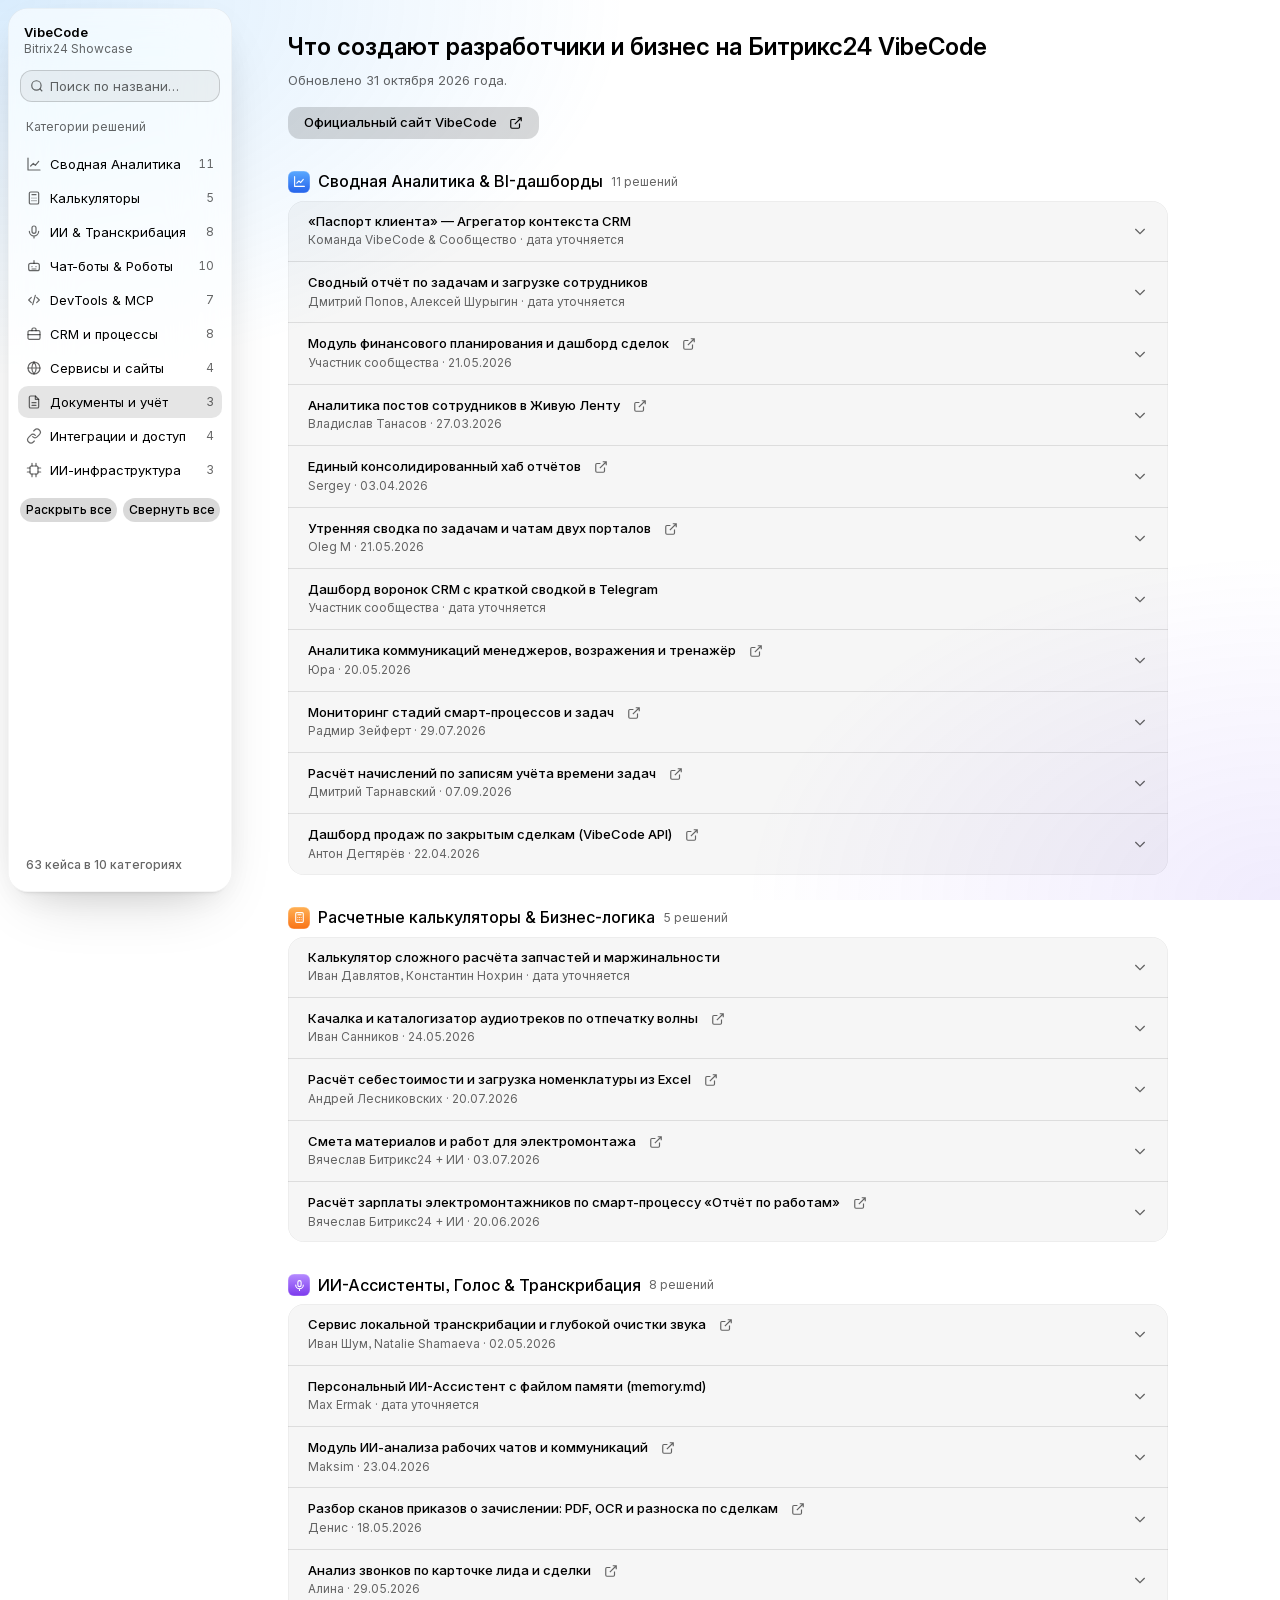
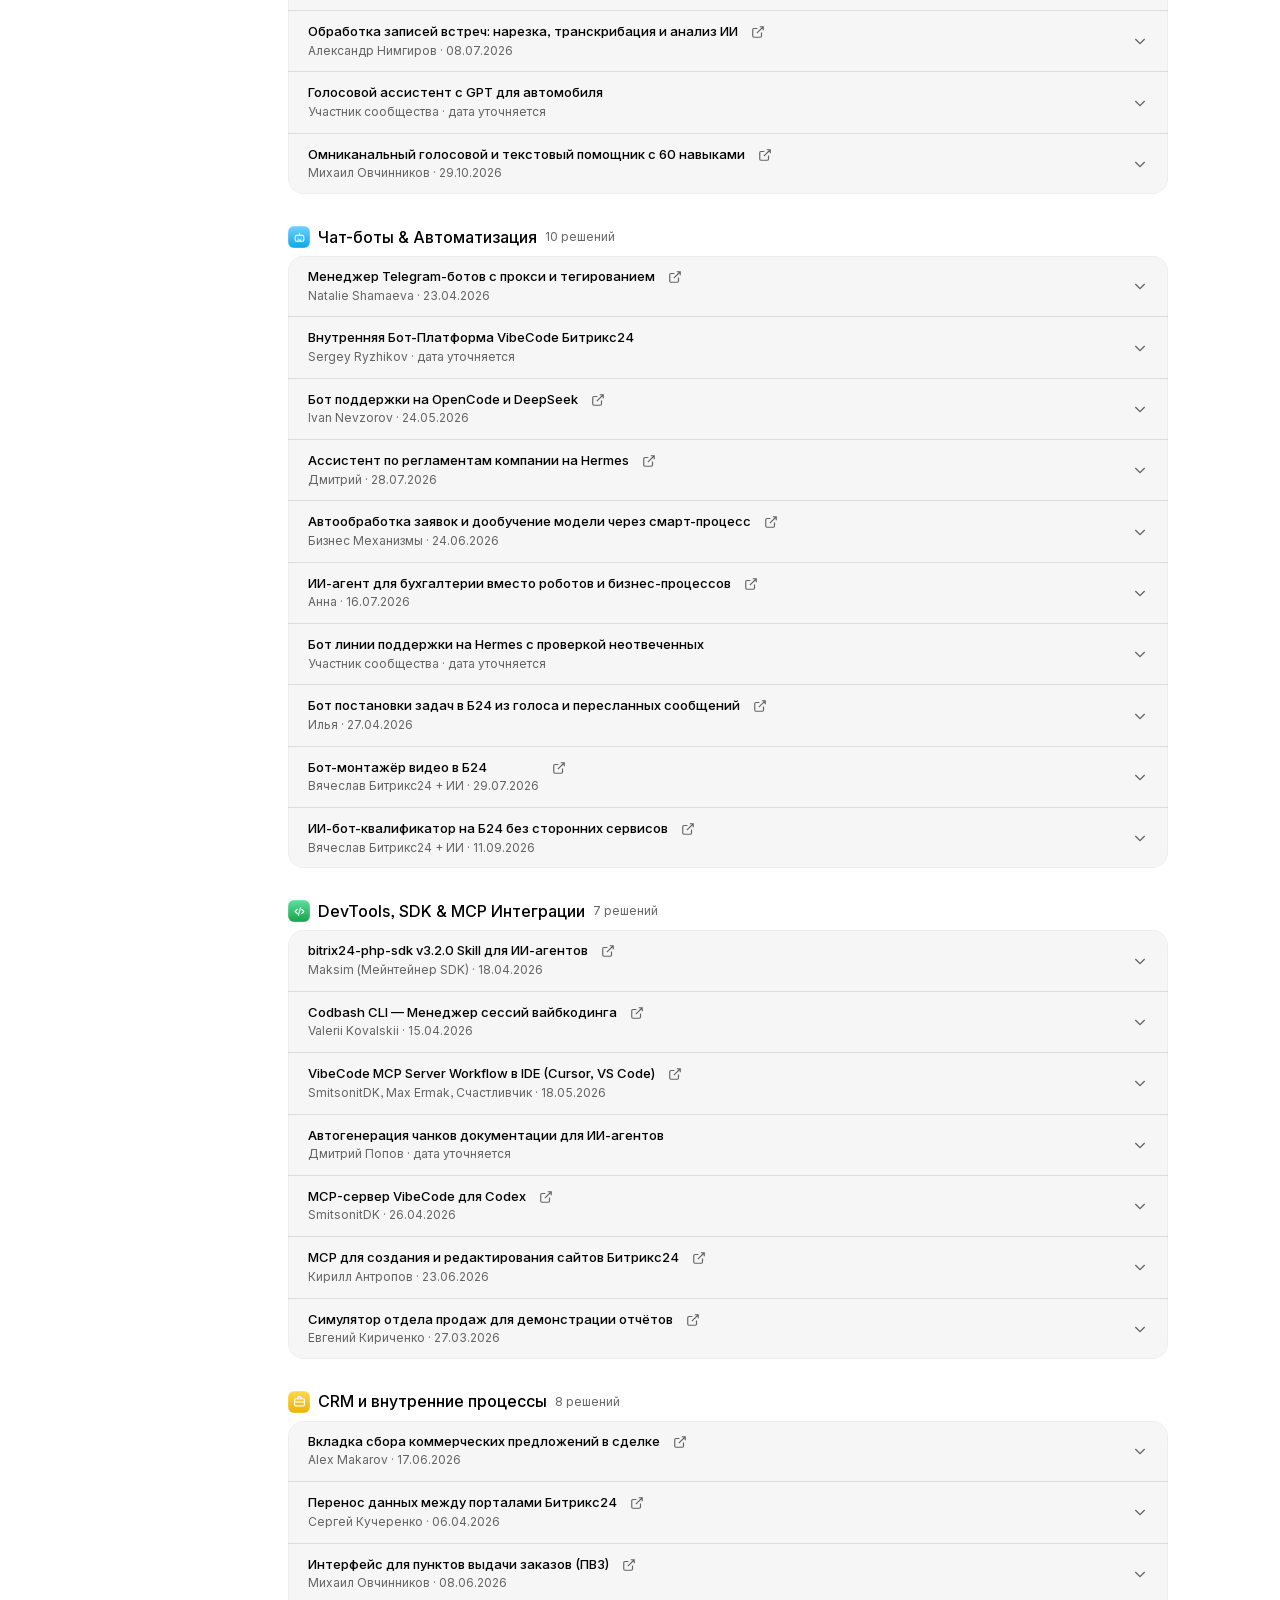
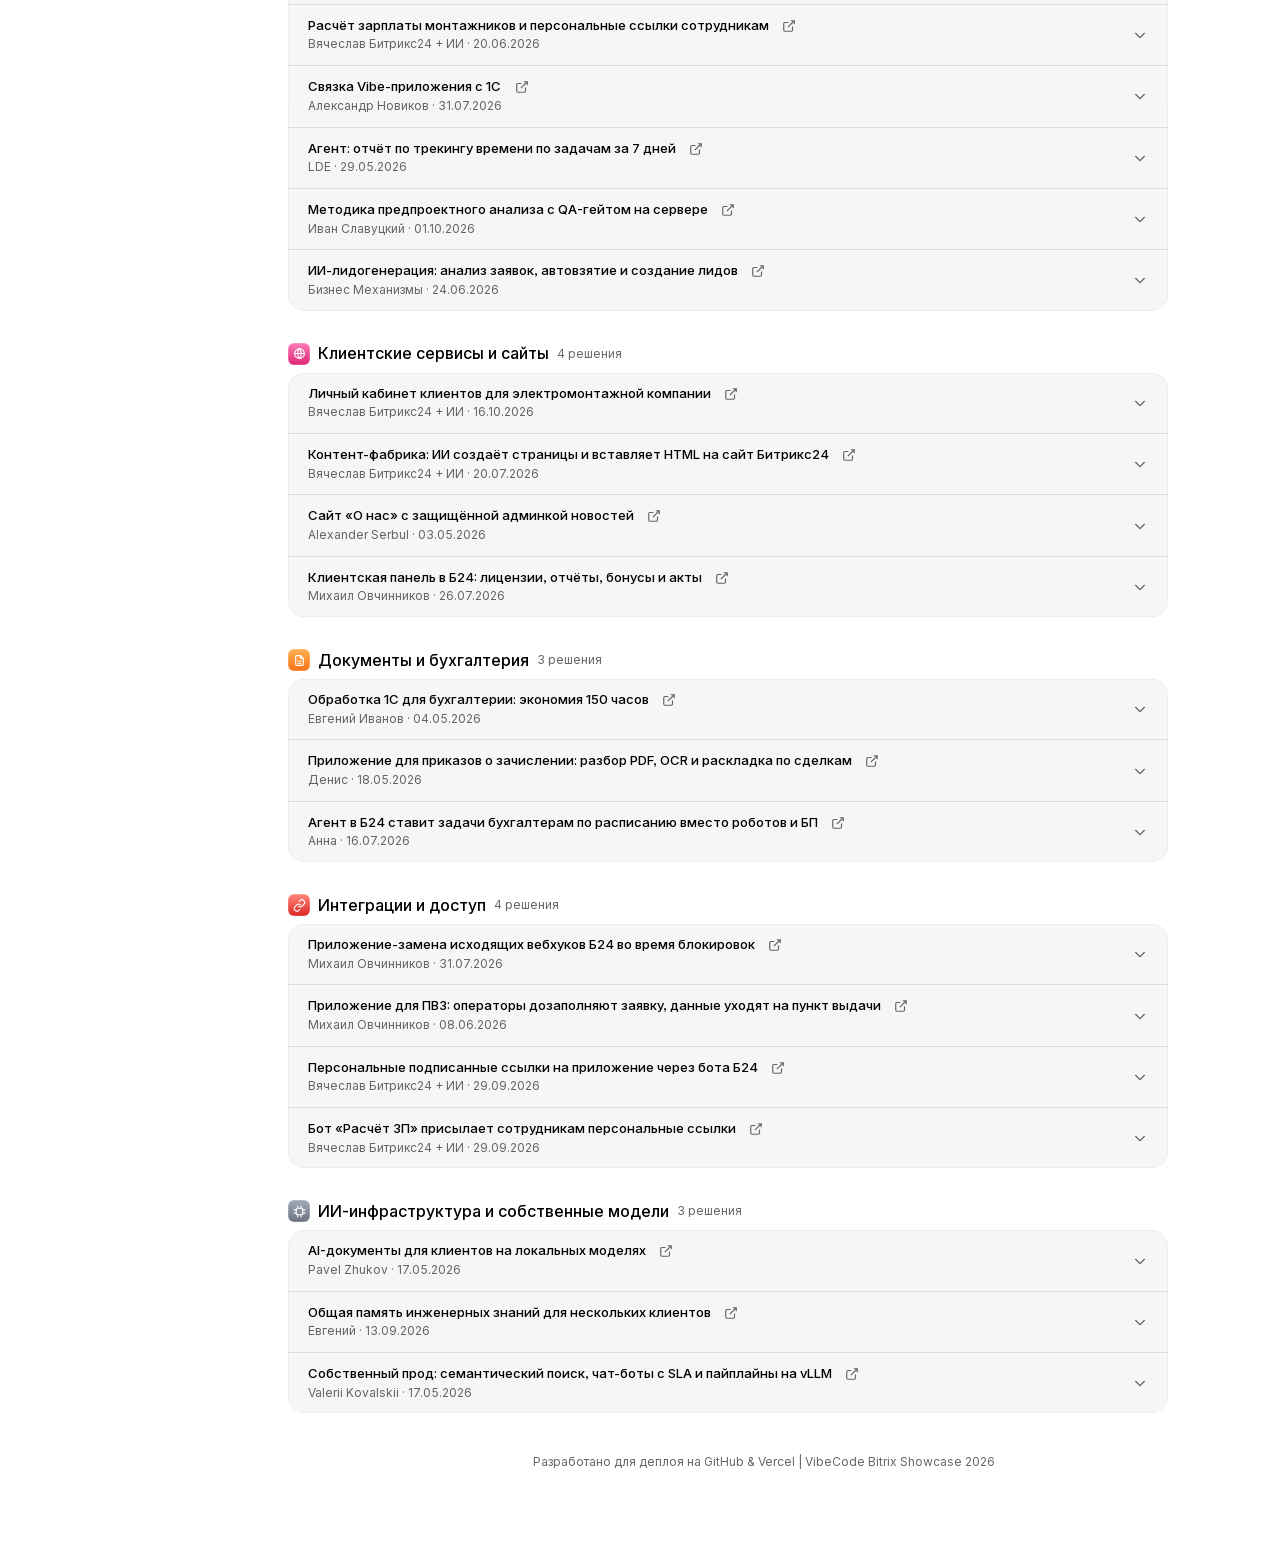
==== commit 179c2c84: "Rebuild showcase UI on design tokens; add chat cases - Light UI from design/tokens.css; Inter subset" ====
--- a/index.html
+++ b/index.html
@@ -1,33 +1,28 @@
 <!DOCTYPE html>
-<html lang="ru">
+<html lang="ru" data-theme="light">
 <head>
   <meta charset="UTF-8">
   <meta name="viewport" content="width=device-width, initial-scale=1.0">
   <title>VibeCode Bitrix Showcase — Каталог Реальных Проектов</title>
   <meta name="description" content="Витрина решений и продуктов, созданных пользователями на платформе Битрикс24 VibeCode. Дашборды, ИИ-ассистенты, транскрибация, калькуляторы и боты.">
   
-  <!-- Fonts -->
-  <link rel="preconnect" href="https://fonts.googleapis.com">
-  <link rel="preconnect" href="https://fonts.gstatic.com" crossorigin>
-  <link href="https://fonts.googleapis.com/css2?family=Plus+Jakarta+Sans:wght@400;500;600;700;800&display=swap" rel="stylesheet">
   
   <!-- Stylesheet -->
+  <link rel="stylesheet" href="design/tokens.css">
   <link rel="stylesheet" href="styles.css">
 </head>
 <body>
 
+  <a class="skip-link" href="#main">Перейти к кейсам</a>
+
   <!-- App Wrapper -->
   <div class="app-container">
 
     <!-- Mobile Header -->
     <header class="mobile-header">
-      <div class="mobile-logo">
-        <div class="brand-icon" style="width:28px; height:28px; font-size:0.9rem;">V</div>
-        VibeCode Showcase
-      </div>
-      <button class="mobile-menu-btn" id="mobileMenuBtn" aria-label="Открыть меню">
-        <svg width="20" height="20" fill="none" stroke="currentColor" stroke-width="2" viewBox="0 0 24 24"><path d="M4 6h16M4 12h16M4 18h16"></path></svg>
-        Меню
+      <div class="mobile-logo">VibeCode Showcase</div>
+      <button class="mobile-menu-btn" id="mobileMenuBtn" aria-label="Открыть меню" aria-expanded="false" aria-controls="sidebar">
+        <svg width="20" height="20" fill="none" stroke="currentColor" stroke-width="2" viewBox="0 0 24 24" aria-hidden="true"><path d="M4 6h16M4 12h16M4 18h16"></path></svg>
       </button>
     </header>
 
@@ -36,7 +31,6 @@
       
       <!-- Brand Logo -->
       <div class="brand-header">
-        <div class="brand-icon">V</div>
         <div>
           <div class="brand-title">VibeCode</div>
           <div class="brand-subtitle">Bitrix24 Showcase</div>
@@ -44,90 +38,102 @@
       </div>
 
       <!-- Live Search Box -->
-      <div class="search-container">
-        <svg class="search-icon" width="16" height="16" fill="none" stroke="currentColor" stroke-width="2" viewBox="0 0 24 24"><circle cx="11" cy="11" r="8"></circle><path d="M21 21l-4.35-4.35"></path></svg>
-        <input type="text" id="searchInput" class="search-input" placeholder="Поиск по названию или автору...">
+      <div class="search-container" role="search">
+        <svg class="search-icon" aria-hidden="true" width="16" height="16" fill="none" stroke="currentColor" stroke-width="2" viewBox="0 0 24 24"><circle cx="11" cy="11" r="8"></circle><path d="M21 21l-4.35-4.35"></path></svg>
+        <label for="searchInput" class="sr-only">Поиск по кейсам</label>
+        <input type="search" id="searchInput" class="search-input" placeholder="Поиск по названию или автору..." autocomplete="off">
+        <button type="button" class="search-clear" id="searchClear" aria-label="Очистить поиск" hidden>✕</button>
       </div>
 
       <!-- Navigation Categories -->
       <div class="nav-section-title">Категории решений</div>
+      <nav aria-label="Категории решений">
       <ul class="nav-menu">
         <li>
           <a href="#analytics" class="nav-link active">
-            <span>📊 Сводная Аналитика</span>
+            <span class="nav-label"><svg class="icon" viewBox="0 0 24 24" aria-hidden="true"><path d="M3 3v18h18"/><path d="M7 15l4-4 3 3 5-6"/></svg><span>Сводная Аналитика</span></span>
+            <span class="nav-badge">11</span>
+          </a>
+        </li>
+        <li>
+          <a href="#calculators" class="nav-link">
+            <span class="nav-label"><svg class="icon" viewBox="0 0 24 24" aria-hidden="true"><rect x="5" y="3" width="14" height="18" rx="2"/><path d="M9 7h6M9 12h.01M12 12h.01M15 12h.01M9 16h.01M12 16h.01M15 16h.01"/></svg><span>Калькуляторы</span></span>
             <span class="nav-badge">5</span>
           </a>
         </li>
         <li>
-          <a href="#calculators" class="nav-link">
-            <span>🧮 Калькуляторы</span>
-            <span class="nav-badge">2</span>
+          <a href="#ai-voice" class="nav-link">
+            <span class="nav-label"><svg class="icon" viewBox="0 0 24 24" aria-hidden="true"><rect x="9" y="3" width="6" height="11" rx="3"/><path d="M5 11a7 7 0 0 0 14 0M12 18v3"/></svg><span>ИИ & Транскрибация</span></span>
+            <span class="nav-badge">8</span>
           </a>
         </li>
         <li>
-          <a href="#ai-voice" class="nav-link">
-            <span>🎙️ ИИ & Транскрибация</span>
+          <a href="#bots" class="nav-link">
+            <span class="nav-label"><svg class="icon" viewBox="0 0 24 24" aria-hidden="true"><rect x="4" y="8" width="16" height="11" rx="3"/><path d="M12 4v4M9 13h.01M15 13h.01M9 16.5h6"/></svg><span>Чат-боты & Роботы</span></span>
+            <span class="nav-badge">10</span>
+          </a>
+        </li>
+        <li>
+          <a href="#devtools" class="nav-link">
+            <span class="nav-label"><svg class="icon" viewBox="0 0 24 24" aria-hidden="true"><path d="M8 8l-4 4 4 4M16 8l4 4-4 4M14 5l-4 14"/></svg><span>DevTools & MCP</span></span>
+            <span class="nav-badge">7</span>
+          </a>
+        </li>
+        <li>
+          <a href="#crm-internal" class="nav-link">
+            <span class="nav-label"><svg class="icon" viewBox="0 0 24 24" aria-hidden="true"><rect x="3" y="7" width="18" height="13" rx="2"/><path d="M9 7V5a2 2 0 0 1 2-2h2a2 2 0 0 1 2 2v2M3 13h18"/></svg><span>CRM и процессы</span></span>
+            <span class="nav-badge">8</span>
+          </a>
+        </li>
+        <li>
+          <a href="#client-services" class="nav-link">
+            <span class="nav-label"><svg class="icon" viewBox="0 0 24 24" aria-hidden="true"><circle cx="12" cy="12" r="9"/><path d="M3 12h18M12 3a14 14 0 0 1 0 18M12 3a14 14 0 0 0 0 18"/></svg><span>Сервисы и сайты</span></span>
+            <span class="nav-badge">4</span>
+          </a>
+        </li>
+        <li>
+          <a href="#docs-accounting" class="nav-link">
+            <span class="nav-label"><svg class="icon" viewBox="0 0 24 24" aria-hidden="true"><path d="M14 3H7a2 2 0 0 0-2 2v14a2 2 0 0 0 2 2h10a2 2 0 0 0 2-2V8z"/><path d="M14 3v5h5M9 13h6M9 17h6"/></svg><span>Документы и учёт</span></span>
             <span class="nav-badge">3</span>
           </a>
         </li>
         <li>
-          <a href="#bots" class="nav-link">
-            <span>🤖 Чат-боты & Роботы</span>
-            <span class="nav-badge">2</span>
+          <a href="#integrations-access" class="nav-link">
+            <span class="nav-label"><svg class="icon" viewBox="0 0 24 24" aria-hidden="true"><path d="M10 13a5 5 0 0 0 7.07 0l3-3a5 5 0 0 0-7.07-7.07l-1.5 1.5"/><path d="M14 11a5 5 0 0 0-7.07 0l-3 3a5 5 0 0 0 7.07 7.07l1.5-1.5"/></svg><span>Интеграции и доступ</span></span>
+            <span class="nav-badge">4</span>
           </a>
         </li>
         <li>
-          <a href="#devtools" class="nav-link">
-            <span>🛠️ DevTools & MCP</span>
-            <span class="nav-badge">4</span>
+          <a href="#ai-infra" class="nav-link">
+            <span class="nav-label"><svg class="icon" viewBox="0 0 24 24" aria-hidden="true"><rect x="6" y="6" width="12" height="12" rx="2"/><path d="M9 2v4M15 2v4M9 18v4M15 18v4M2 9h4M2 15h4M18 9h4M18 15h4"/></svg><span>ИИ-инфраструктура</span></span>
+            <span class="nav-badge">3</span>
           </a>
         </li>
       </ul>
+      </nav>
 
       <!-- Global Controls -->
-      <div style="display:flex; gap:0.5rem; margin-bottom:1.5rem;">
-        <button class="btn-secondary" id="expandAllBtn" style="flex:1; padding:0.4rem 0.5rem; font-size:0.78rem; justify-content:center;">Раскрыть все</button>
-        <button class="btn-secondary" id="collapseAllBtn" style="flex:1; padding:0.4rem 0.5rem; font-size:0.78rem; justify-content:center;">Свернуть все</button>
+      <div class="control-row">
+        <button class="btn-secondary btn-small" id="expandAllBtn">Раскрыть все</button>
+        <button class="btn-secondary btn-small" id="collapseAllBtn">Свернуть все</button>
       </div>
 
       <!-- Sidebar Footer Stats -->
       <div class="sidebar-footer">
-        <div class="stats-grid">
-          <div class="stat-card">
-            <div class="stat-val" id="totalCasesCount">16</div>
-            <div class="stat-lbl">Кейсов</div>
-          </div>
-          <div class="stat-card">
-            <div class="stat-val">100%</div>
-            <div class="stat-lbl">VibeCode</div>
-          </div>
-        </div>
-        <div style="font-size:0.75rem; color:var(--text-dim); text-align:center;">
-          База данных сообщества Telegram<br>Битрикс24 VibeCode Тест-Драйв
-        </div>
+        <p class="sidebar-count" aria-live="polite"><span id="totalCasesCount">63</span> кейса в 10 категориях</p>
       </div>
     </aside>
 
     <!-- Main Content Area - Scrollable Right -->
-    <main class="main-content">
+    <main class="main-content" id="main">
 
       <!-- Hero Header Banner -->
       <section class="hero-section">
-        <div class="hero-tag">
-          <svg width="14" height="14" fill="none" stroke="currentColor" stroke-width="2" viewBox="0 0 24 24"><path d="M13 10V3L4 14h7v7l9-11h-7z"></path></svg>
-          Практический кейс-бук сообщества
-        </div>
         <h1 class="hero-title">Что создают разработчики и бизнес на Битрикс24 VibeCode</h1>
-        <p class="hero-description">
-          Исследуйте 16+ реальных продуктов, отчетов, калькуляторов и ИИ-ассистентов, созданных пользователями платформы. Слева — навигация по категориям, ниже — аккордеон с подробными разборами каждого решения.
-        </p>
+        <p class="hero-description">Обновлено 31 октября 2026 года.</p>
         <div class="hero-actions">
-          <a href="#analytics" class="btn-primary">
-            Смотреть кейсы
-            <svg width="16" height="16" fill="none" stroke="currentColor" stroke-width="2" viewBox="0 0 24 24"><path d="M19 9l-7 7-7-7"></path></svg>
-          </a>
-          <a href="https://vibecode.bitrix24.tech/" target="_blank" class="btn-secondary">
-            Официальный сайт VibeCode
+          <a href="https://vibecode.bitrix24.tech/" target="_blank" rel="noopener" class="btn-secondary">
+            Официальный сайт VibeCode<span class="sr-only"> (откроется в новой вкладке)</span>
             <svg width="14" height="14" fill="none" stroke="currentColor" stroke-width="2" viewBox="0 0 24 24"><path d="M18 13v6a2 2 0 01-2 2H5a2 2 0 01-2-2V8a2 2 0 012-2h6M15 3h6v6M10 14L21 3"></path></svg>
           </a>
         </div>
@@ -137,31 +143,29 @@
       <section class="category-section" id="analytics">
         <div class="category-header">
           <div class="category-title-group">
-            <div class="category-icon">📊</div>
+            <div class="category-icon"><svg class="icon" viewBox="0 0 24 24" aria-hidden="true"><path d="M3 3v18h18"/><path d="M7 15l4-4 3 3 5-6"/></svg></div>
             <h2 class="category-title">Сводная Аналитика & BI-дашборды</h2>
-          </div>
-          <div class="category-count">5 решений</div>
+            <div class="category-count">11 решений</div>
+          </div>
         </div>
 
         <div class="accordion-group">
 
-          <!-- Case 1: Паспорт клиента -->
-          <div class="accordion-item active">
-            <div class="accordion-header">
-              <div class="accordion-meta-main">
-                <span class="case-badge badge-cyan">Флагман</span>
-                <div class="case-header-content">
-                  <div class="case-title">«Паспорт клиента» — Агрегатор контекста CRM</div>
-                  <div class="case-author">
+          <div class="accordion-item" data-date="">
+            <h3 class="accordion-heading"><button type="button" class="accordion-header" aria-expanded="false" aria-controls="case-1">
+              <span class="accordion-meta-main">
+                <span class="case-header-content">
+                  <span class="case-title">«Паспорт клиента» — Агрегатор контекста CRM</span>
+                  <span class="case-author">
                     <span class="case-author-icon">👤</span> Команда VibeCode & Сообщество
-                  </div>
-                </div>
-              </div>
-              <div class="accordion-chevron">
-                <svg width="18" height="18" fill="none" stroke="currentColor" stroke-width="2" viewBox="0 0 24 24"><path d="M19 9l-7 7-7-7"></path></svg>
-              </div>
-            </div>
-            <div class="accordion-content">
+                   · <span class="case-date-missing">дата уточняется</span></span>
+                </span>
+              </span>
+              <span class="accordion-chevron">
+                <svg width="18" height="18" fill="none" stroke="currentColor" stroke-width="2" viewBox="0 0 24 24"><path d="M19 9l-7 7-7-7"></path></svg>
+              </span>
+            </button></h3>
+            <div class="accordion-content" id="case-1">
               <div class="accordion-body-inner">
                 <div class="case-grid">
                   <div>
@@ -202,22 +206,22 @@
           </div>
 
           <!-- Case 2: Отчет по задачам -->
-          <div class="accordion-item">
-            <div class="accordion-header">
-              <div class="accordion-meta-main">
-                <span class="case-badge badge-purple">Аналитика</span>
-                <div class="case-header-content">
-                  <div class="case-title">Сводный отчёт по задачам и загрузке сотрудников</div>
-                  <div class="case-author">
+
+          <div class="accordion-item" data-date="">
+            <h3 class="accordion-heading"><button type="button" class="accordion-header" aria-expanded="false" aria-controls="case-2">
+              <span class="accordion-meta-main">
+                <span class="case-header-content">
+                  <span class="case-title">Сводный отчёт по задачам и загрузке сотрудников</span>
+                  <span class="case-author">
                     <span class="case-author-icon">👤</span> Дмитрий Попов, Алексей Шурыгин
-                  </div>
-                </div>
-              </div>
-              <div class="accordion-chevron">
-                <svg width="18" height="18" fill="none" stroke="currentColor" stroke-width="2" viewBox="0 0 24 24"><path d="M19 9l-7 7-7-7"></path></svg>
-              </div>
-            </div>
-            <div class="accordion-content">
+                   · <span class="case-date-missing">дата уточняется</span></span>
+                </span>
+              </span>
+              <span class="accordion-chevron">
+                <svg width="18" height="18" fill="none" stroke="currentColor" stroke-width="2" viewBox="0 0 24 24"><path d="M19 9l-7 7-7-7"></path></svg>
+              </span>
+            </button></h3>
+            <div class="accordion-content" id="case-2">
               <div class="accordion-body-inner">
                 <div class="case-grid">
                   <div>
@@ -249,22 +253,22 @@
           </div>
 
           <!-- Case 3: Модуль финпланирования -->
-          <div class="accordion-item">
-            <div class="accordion-header">
-              <div class="accordion-meta-main">
-                <span class="case-badge badge-green">Финансы</span>
-                <div class="case-header-content">
-                  <div class="case-title">Модуль финансового планирования и дашборд сделок</div>
-                  <div class="case-author">
+
+          <div class="accordion-item" data-date="2026-05-21">
+            <h3 class="accordion-heading"><button type="button" class="accordion-header" aria-expanded="false" aria-controls="case-3">
+              <span class="accordion-meta-main">
+                <span class="case-header-content">
+                  <span class="case-title">Модуль финансового планирования и дашборд сделок</span>
+                  <span class="case-author">
                     <span class="case-author-icon">👤</span> Участник сообщества
-                  </div>
-                </div>
-              </div>
-              <div class="accordion-chevron">
-                <svg width="18" height="18" fill="none" stroke="currentColor" stroke-width="2" viewBox="0 0 24 24"><path d="M19 9l-7 7-7-7"></path></svg>
-              </div>
-            </div>
-            <div class="accordion-content">
+                   · <time datetime="2026-05-21">21.05.2026</time></span>
+                </span>
+              </span>
+              <span class="accordion-chevron">
+                <svg width="18" height="18" fill="none" stroke="currentColor" stroke-width="2" viewBox="0 0 24 24"><path d="M19 9l-7 7-7-7"></path></svg>
+              </span>
+            </button><a class="source-icon" href="https://t.me/c/3761894596/4752" target="_blank" rel="noopener" aria-label="Открыть пост в чате (откроется в новой вкладке)" title="Открыть пост в чате"><svg width="14" height="14" fill="none" stroke="currentColor" stroke-width="2" viewBox="0 0 24 24" aria-hidden="true"><path d="M18 13v6a2 2 0 01-2 2H5a2 2 0 01-2-2V8a2 2 0 012-2h6M15 3h6v6M10 14L21 3"></path></svg></a></h3>
+            <div class="accordion-content" id="case-3">
               <div class="accordion-body-inner">
                 <div class="case-grid">
                   <div>
@@ -290,50 +294,280 @@
           </div>
 
           <!-- Case 4: Анализ Живой Ленты -->
-          <div class="accordion-item">
-            <div class="accordion-header">
-              <div class="accordion-meta-main">
-                <span class="case-badge badge-orange">HR & Активность</span>
-                <div class="case-header-content">
-                  <div class="case-title">Аналитика постов сотрудников в Живую Ленту</div>
-                  <div class="case-author">
+
+          <div class="accordion-item" data-date="2026-03-27">
+            <h3 class="accordion-heading"><button type="button" class="accordion-header" aria-expanded="false" aria-controls="case-4">
+              <span class="accordion-meta-main">
+                <span class="case-header-content">
+                  <span class="case-title">Аналитика постов сотрудников в Живую Ленту</span>
+                  <span class="case-author">
                     <span class="case-author-icon">👤</span> Владислав Танасов
-                  </div>
-                </div>
-              </div>
-              <div class="accordion-chevron">
-                <svg width="18" height="18" fill="none" stroke="currentColor" stroke-width="2" viewBox="0 0 24 24"><path d="M19 9l-7 7-7-7"></path></svg>
-              </div>
-            </div>
-            <div class="accordion-content">
+                   · <time datetime="2026-03-27">27.03.2026</time></span>
+                </span>
+              </span>
+              <span class="accordion-chevron">
+                <svg width="18" height="18" fill="none" stroke="currentColor" stroke-width="2" viewBox="0 0 24 24"><path d="M19 9l-7 7-7-7"></path></svg>
+              </span>
+            </button><a class="source-icon" href="https://t.me/c/3761894596/200" target="_blank" rel="noopener" aria-label="Открыть пост в чате (откроется в новой вкладке)" title="Открыть пост в чате"><svg width="14" height="14" fill="none" stroke="currentColor" stroke-width="2" viewBox="0 0 24 24" aria-hidden="true"><path d="M18 13v6a2 2 0 01-2 2H5a2 2 0 01-2-2V8a2 2 0 012-2h6M15 3h6v6M10 14L21 3"></path></svg></a></h3>
+            <div class="accordion-content" id="case-4">
               <div class="accordion-body-inner">
                 <div class="case-description">
                   Приложение собирает вовлеченность и группирует количество публикаций сотрудников в Новости / Живую ленту Битрикс24 в разрезе месяцев за последний год.
                 </div>
-              </div>
+              
+
+</div>
             </div>
           </div>
 
           <!-- Case 5: Единый дашборд отчетов -->
-          <div class="accordion-item">
-            <div class="accordion-header">
-              <div class="accordion-meta-main">
-                <span class="case-badge badge-cyan">Агрегатор</span>
-                <div class="case-header-content">
-                  <div class="case-title">Единый консолидированный хаб отчётов</div>
-                  <div class="case-author">
+
+          <div class="accordion-item" data-date="2026-04-03">
+            <h3 class="accordion-heading"><button type="button" class="accordion-header" aria-expanded="false" aria-controls="case-5">
+              <span class="accordion-meta-main">
+                <span class="case-header-content">
+                  <span class="case-title">Единый консолидированный хаб отчётов</span>
+                  <span class="case-author">
                     <span class="case-author-icon">👤</span> Sergey
-                  </div>
-                </div>
-              </div>
-              <div class="accordion-chevron">
-                <svg width="18" height="18" fill="none" stroke="currentColor" stroke-width="2" viewBox="0 0 24 24"><path d="M19 9l-7 7-7-7"></path></svg>
-              </div>
-            </div>
-            <div class="accordion-content">
+                   · <time datetime="2026-04-03">03.04.2026</time></span>
+                </span>
+              </span>
+              <span class="accordion-chevron">
+                <svg width="18" height="18" fill="none" stroke="currentColor" stroke-width="2" viewBox="0 0 24 24"><path d="M19 9l-7 7-7-7"></path></svg>
+              </span>
+            </button><a class="source-icon" href="https://t.me/c/3761894596/632" target="_blank" rel="noopener" aria-label="Открыть пост в чате (откроется в новой вкладке)" title="Открыть пост в чате"><svg width="14" height="14" fill="none" stroke="currentColor" stroke-width="2" viewBox="0 0 24 24" aria-hidden="true"><path d="M18 13v6a2 2 0 01-2 2H5a2 2 0 01-2-2V8a2 2 0 012-2h6M15 3h6v6M10 14L21 3"></path></svg></a></h3>
+            <div class="accordion-content" id="case-5">
               <div class="accordion-body-inner">
                 <div class="case-description">
                   Разработчик написал несколько узкоспециализированных отчетов, а затем объединил их в единое приложение с подкючением к Б24. Все ключевые показатели теперь доступны в одном интерфейсе в реальном времени.
+                </div>
+              
+
+</div>
+            </div>
+          </div>
+
+
+          <!-- Case: Утренняя сводка по задачам и чатам двух порталов -->
+
+          <div class="accordion-item" data-date="2026-05-21">
+            <h3 class="accordion-heading"><button type="button" class="accordion-header" aria-expanded="false" aria-controls="case-6">
+              <span class="accordion-meta-main">
+                <span class="case-header-content">
+                  <span class="case-title">Утренняя сводка по задачам и чатам двух порталов</span>
+                  <span class="case-author">
+                    <span class="case-author-icon">👤</span> Oleg M
+                   · <time datetime="2026-05-21">21.05.2026</time></span>
+                </span>
+              </span>
+              <span class="accordion-chevron">
+                <svg width="18" height="18" fill="none" stroke="currentColor" stroke-width="2" viewBox="0 0 24 24"><path d="M19 9l-7 7-7-7"></path></svg>
+              </span>
+            </button><a class="source-icon" href="https://t.me/c/3761894596/4872" target="_blank" rel="noopener" aria-label="Открыть пост в чате (откроется в новой вкладке)" title="Открыть пост в чате"><svg width="14" height="14" fill="none" stroke="currentColor" stroke-width="2" viewBox="0 0 24 24" aria-hidden="true"><path d="M18 13v6a2 2 0 01-2 2H5a2 2 0 01-2-2V8a2 2 0 012-2h6M15 3h6v6M10 14L21 3"></path></svg></a></h3>
+            <div class="accordion-content" id="case-6">
+              <div class="accordion-body-inner">
+                <div class="case-grid">
+                  <div>
+                    <div class="case-section-subtitle">Описание решения</div>
+                    <div class="case-description">
+                      Бот собирает аналитику по задачам и чатам сразу с двух порталов Битрикс24 и каждое утро присылает обзор. Для анализа подключён облачный агент Cursor.
+                    </div>
+                    <div class="case-section-subtitle">Ключевые возможности</div>
+                    <ul class="feature-list">
+                      <li class="feature-item"><span class="feature-bullet">✓</span> Данные с двух порталов в одном обзоре</li><li class="feature-item"><span class="feature-bullet">✓</span> Ежедневная сводка без ручного запуска</li>
+                    </ul>
+                    <div class="tech-tags">
+                      <span class="tech-tag">Vibe Bot</span><span class="tech-tag">Tasks</span><span class="tech-tag">Cursor Agent</span>
+                    </div>
+                  </div>
+                  <div class="meta-box">
+                    <div class="meta-item"><div class="meta-label">Порталов</div><div class="meta-value">2</div></div><div class="meta-item"><div class="meta-label">Расписание</div><div class="meta-value">Каждое утро</div></div>
+                  </div>
+                </div>
+              </div>
+            </div>
+          </div>
+
+          <!-- Case: Дашборд воронок CRM с краткой сводкой в Telegram -->
+
+          <div class="accordion-item" data-date="">
+            <h3 class="accordion-heading"><button type="button" class="accordion-header" aria-expanded="false" aria-controls="case-7">
+              <span class="accordion-meta-main">
+                <span class="case-header-content">
+                  <span class="case-title">Дашборд воронок CRM с краткой сводкой в Telegram</span>
+                  <span class="case-author">
+                    <span class="case-author-icon">👤</span> Участник сообщества
+                   · <span class="case-date-missing">дата уточняется</span></span>
+                </span>
+              </span>
+              <span class="accordion-chevron">
+                <svg width="18" height="18" fill="none" stroke="currentColor" stroke-width="2" viewBox="0 0 24 24"><path d="M19 9l-7 7-7-7"></path></svg>
+              </span>
+            </button></h3>
+            <div class="accordion-content" id="case-7">
+              <div class="accordion-body-inner">
+                <div class="case-grid">
+                  <div>
+                    <div class="case-section-subtitle">Описание решения</div>
+                    <div class="case-description">
+                      Дашборд показывает состояние воронок CRM. Автор хотел получать краткую сводку по ним в Telegram. В обсуждении выяснилось, что доставка в Telegram зависит от исходящего интернета, а платформа ограничивает его.
+                    </div>
+                    <div class="case-section-subtitle">Ключевые возможности</div>
+                    <ul class="feature-list">
+                      <li class="feature-item"><span class="feature-bullet">✓</span> Визуализация воронок CRM</li><li class="feature-item"><span class="feature-bullet">✓</span> Краткая сводка для Telegram (в планах)</li>
+                    </ul>
+                    <div class="tech-tags">
+                      <span class="tech-tag">CRM Funnels</span><span class="tech-tag">Dashboard</span><span class="tech-tag">Telegram</span>
+                    </div>
+                  </div>
+                  <div class="meta-box">
+                    <div class="meta-item"><div class="meta-label">Статус</div><div class="meta-value">Дашборд готов, доставка в Telegram под вопросом</div></div>
+                  </div>
+                </div>
+              </div>
+            </div>
+          </div>
+
+          <!-- Case: Аналитика коммуникаций менеджеров, возражения и тренажёр -->
+
+          <div class="accordion-item" data-date="2026-05-20">
+            <h3 class="accordion-heading"><button type="button" class="accordion-header" aria-expanded="false" aria-controls="case-8">
+              <span class="accordion-meta-main">
+                <span class="case-header-content">
+                  <span class="case-title">Аналитика коммуникаций менеджеров, возражения и тренажёр</span>
+                  <span class="case-author">
+                    <span class="case-author-icon">👤</span> Юра
+                   · <time datetime="2026-05-20">20.05.2026</time></span>
+                </span>
+              </span>
+              <span class="accordion-chevron">
+                <svg width="18" height="18" fill="none" stroke="currentColor" stroke-width="2" viewBox="0 0 24 24"><path d="M19 9l-7 7-7-7"></path></svg>
+              </span>
+            </button><a class="source-icon" href="https://t.me/c/3761894596/4704" target="_blank" rel="noopener" aria-label="Открыть пост в чате (откроется в новой вкладке)" title="Открыть пост в чате"><svg width="14" height="14" fill="none" stroke="currentColor" stroke-width="2" viewBox="0 0 24 24" aria-hidden="true"><path d="M18 13v6a2 2 0 01-2 2H5a2 2 0 01-2-2V8a2 2 0 012-2h6M15 3h6v6M10 14L21 3"></path></svg></a></h3>
+            <div class="accordion-content" id="case-8">
+              <div class="accordion-body-inner">
+                <div class="case-grid">
+                  <div>
+                    <div class="case-section-subtitle">Описание решения</div>
+                    <div class="case-description">
+                      Интерфейс вынесен за пределы CRM. Он хранит аналитику по коммуникациям менеджеров, собирает возражения клиентов и подсвечивает, где менеджеры не доработали. Внутренний тренажёр помогает отработать возражения, а рейтинг менеджеров подстёгивает работу.
+                    </div>
+                    <div class="case-section-subtitle">Ключевые возможности</div>
+                    <ul class="feature-list">
+                      <li class="feature-item"><span class="feature-bullet">✓</span> Сбор и подсветка возражений</li><li class="feature-item"><span class="feature-bullet">✓</span> Встроенный тренажёр отработки возражений</li><li class="feature-item"><span class="feature-bullet">✓</span> Рейтинг менеджеров</li>
+                    </ul>
+                    <div class="tech-tags">
+                      <span class="tech-tag">Sales Analytics</span><span class="tech-tag">Trainer</span><span class="tech-tag">Rating</span>
+                    </div>
+                  </div>
+                  <div class="meta-box">
+                    <div class="meta-item"><div class="meta-label">Размещение</div><div class="meta-value">Вне CRM</div></div>
+                  </div>
+                </div>
+              </div>
+            </div>
+          </div>
+
+          <!-- Case: Мониторинг стадий смарт-процессов и задач -->
+
+          <div class="accordion-item" data-date="2026-07-29">
+            <h3 class="accordion-heading"><button type="button" class="accordion-header" aria-expanded="false" aria-controls="case-9">
+              <span class="accordion-meta-main">
+                <span class="case-header-content">
+                  <span class="case-title">Мониторинг стадий смарт-процессов и задач</span>
+                  <span class="case-author">
+                    <span class="case-author-icon">👤</span> Радмир Зейферт
+                   · <time datetime="2026-07-29">29.07.2026</time></span>
+                </span>
+              </span>
+              <span class="accordion-chevron">
+                <svg width="18" height="18" fill="none" stroke="currentColor" stroke-width="2" viewBox="0 0 24 24"><path d="M19 9l-7 7-7-7"></path></svg>
+              </span>
+            </button><a class="source-icon" href="https://t.me/c/3761894596/10507" target="_blank" rel="noopener" aria-label="Открыть пост в чате (откроется в новой вкладке)" title="Открыть пост в чате"><svg width="14" height="14" fill="none" stroke="currentColor" stroke-width="2" viewBox="0 0 24 24" aria-hidden="true"><path d="M18 13v6a2 2 0 01-2 2H5a2 2 0 01-2-2V8a2 2 0 012-2h6M15 3h6v6M10 14L21 3"></path></svg></a></h3>
+            <div class="accordion-content" id="case-9">
+              <div class="accordion-body-inner">
+                <div class="case-grid">
+                  <div>
+                    <div class="case-section-subtitle">Описание решения</div>
+                    <div class="case-description">
+                      Приложение показывает, на каких стадиях находятся элементы смарт-процессов, и отслеживает выполнение задач внутри них.
+                    </div>
+                    <div class="case-section-subtitle">Ключевые возможности</div>
+                    <ul class="feature-list">
+                      <li class="feature-item"><span class="feature-bullet">✓</span> Обзор стадий смарт-процессов</li><li class="feature-item"><span class="feature-bullet">✓</span> Статус выполнения задач</li><li class="feature-item"><span class="feature-bullet">✓</span> Ограничение: сессия приложения истекает через 1–2 минуты и открывается заново</li>
+                    </ul>
+                    <div class="tech-tags">
+                      <span class="tech-tag">Smart Processes</span><span class="tech-tag">Tasks</span>
+                    </div>
+                  </div>
+                  <div class="meta-box">
+                    <div class="meta-item"><div class="meta-label">Статус</div><div class="meta-value">Работает, короткая сессия в обсуждении</div></div>
+                  </div>
+                </div>
+              </div>
+            </div>
+          </div>
+
+          <!-- Case: Расчёт начислений по записям учёта времени задач -->
+
+          <div class="accordion-item" data-date="2026-09-07">
+            <h3 class="accordion-heading"><button type="button" class="accordion-header" aria-expanded="false" aria-controls="case-10">
+              <span class="accordion-meta-main">
+                <span class="case-header-content">
+                  <span class="case-title">Расчёт начислений по записям учёта времени задач</span>
+                  <span class="case-author">
+                    <span class="case-author-icon">👤</span> Дмитрий Тарнавский
+                   · <time datetime="2026-09-07">07.09.2026</time></span>
+                </span>
+              </span>
+              <span class="accordion-chevron">
+                <svg width="18" height="18" fill="none" stroke="currentColor" stroke-width="2" viewBox="0 0 24 24"><path d="M19 9l-7 7-7-7"></path></svg>
+              </span>
+            </button><a class="source-icon" href="https://t.me/c/3761894596/12884" target="_blank" rel="noopener" aria-label="Открыть пост в чате (откроется в новой вкладке)" title="Открыть пост в чате"><svg width="14" height="14" fill="none" stroke="currentColor" stroke-width="2" viewBox="0 0 24 24" aria-hidden="true"><path d="M18 13v6a2 2 0 01-2 2H5a2 2 0 01-2-2V8a2 2 0 012-2h6M15 3h6v6M10 14L21 3"></path></svg></a></h3>
+            <div class="accordion-content" id="case-10">
+              <div class="accordion-body-inner">
+                <div class="case-grid">
+                  <div>
+                    <div class="case-section-subtitle">Описание решения</div>
+                    <div class="case-description">
+                      Приложение считает начисления по записям затраченного времени в задачах. Из-за отсутствия надёжного поля обновления у записей оно перечитывает записи текущего и прошлого месяцев целиком, что расходует лимиты API.
+                    </div>
+                    <div class="case-section-subtitle">Ключевые возможности</div>
+                    <ul class="feature-list">
+                      <li class="feature-item"><span class="feature-bullet">✓</span> Расчёт начислений по учёту времени</li><li class="feature-item"><span class="feature-bullet">✓</span> Ограничение: нет инкрементальной выборки изменённых записей, как и обнаружения удалённых (заявка в поддержку)</li>
+                    </ul>
+                    <div class="tech-tags">
+                      <span class="tech-tag">Time Tracking API</span><span class="tech-tag">Payroll</span>
+                    </div>
+                  </div>
+                  <div class="meta-box">
+                    <div class="meta-item"><div class="meta-label">Узкое место</div><div class="meta-value">Лимиты API при полной сверке</div></div>
+                  </div>
+                </div>
+              </div>
+            </div>
+          </div>
+
+          <div class="accordion-item" data-date="2026-04-22">
+            <h3 class="accordion-heading"><button type="button" class="accordion-header" aria-expanded="false" aria-controls="case-11">
+              <span class="accordion-meta-main">
+                <span class="case-header-content">
+                  <span class="case-title">Дашборд продаж по закрытым сделкам (VibeCode API)</span>
+                  <span class="case-author"><span class="case-author-icon">👤</span> Антон Дегтярёв · <time datetime="2026-04-22">22.04.2026</time></span>
+                </span>
+              </span>
+              <span class="accordion-chevron"><svg width="18" height="18" fill="none" stroke="currentColor" stroke-width="2" viewBox="0 0 24 24"><path d="M19 9l-7 7-7-7"></path></svg></span>
+            </button><a class="source-icon" href="https://t.me/c/3761894596/2176" target="_blank" rel="noopener" aria-label="Открыть пост в чате (откроется в новой вкладке)" title="Открыть пост в чате"><svg width="14" height="14" fill="none" stroke="currentColor" stroke-width="2" viewBox="0 0 24 24" aria-hidden="true"><path d="M18 13v6a2 2 0 01-2 2H5a2 2 0 01-2-2V8a2 2 0 012-2h6M15 3h6v6M10 14L21 3"></path></svg></a></h3>
+            <div class="accordion-content" id="case-11">
+              <div class="accordion-body-inner">
+                <div class="case-grid">
+                  <div>
+                    <div class="case-section-subtitle">Описание решения</div>
+                    <div class="case-description">Дашборд, который выгружает закрытые сделки из VibeCode API. Запрос переделан: вместо пяти окон по семь дней теперь один запрос с пагинацией, и расхождения на стыках окон исчезли.</div>
+                    <div class="case-section-subtitle">Ключевые возможности</div>
+                    <ul class="feature-list"><li class="feature-item"><span class="feature-bullet">✓</span> Совпадение с CRM: 168 сделок за проверяемый период (со слов автора)</li><li class="feature-item"><span class="feature-bullet">✓</span> Окна по дате создания оставлены только для полного списка сделок, где без них данные не выгружаются</li></ul>
+                  </div>
+                  <div class="meta-box"><div class="meta-item"><div class="meta-label">Статус</div><div class="meta-value">работает (со слов автора)</div></div></div>
                 </div>
               </div>
             </div>
@@ -346,30 +580,29 @@
       <section class="category-section" id="calculators">
         <div class="category-header">
           <div class="category-title-group">
-            <div class="category-icon">🧮</div>
+            <div class="category-icon"><svg class="icon" viewBox="0 0 24 24" aria-hidden="true"><rect x="5" y="3" width="14" height="18" rx="2"/><path d="M9 7h6M9 12h.01M12 12h.01M15 12h.01M9 16h.01M12 16h.01M15 16h.01"/></svg></div>
             <h2 class="category-title">Расчетные калькуляторы & Бизнес-логика</h2>
-          </div>
-          <div class="category-count">2 решения</div>
+            <div class="category-count">5 решений</div>
+          </div>
         </div>
 
         <div class="accordion-group">
-          <!-- Case 6: Калькулятор маржи -->
-          <div class="accordion-item">
-            <div class="accordion-header">
-              <div class="accordion-meta-main">
-                <span class="case-badge badge-green">Продажи</span>
-                <div class="case-header-content">
-                  <div class="case-title">Калькулятор сложного расчёта запчастей и маржинальности</div>
-                  <div class="case-author">
+
+          <div class="accordion-item" data-date="">
+            <h3 class="accordion-heading"><button type="button" class="accordion-header" aria-expanded="false" aria-controls="case-12">
+              <span class="accordion-meta-main">
+                <span class="case-header-content">
+                  <span class="case-title">Калькулятор сложного расчёта запчастей и маржинальности</span>
+                  <span class="case-author">
                     <span class="case-author-icon">👤</span> Иван Давлятов, Константин Нохрин
-                  </div>
-                </div>
-              </div>
-              <div class="accordion-chevron">
-                <svg width="18" height="18" fill="none" stroke="currentColor" stroke-width="2" viewBox="0 0 24 24"><path d="M19 9l-7 7-7-7"></path></svg>
-              </div>
-            </div>
-            <div class="accordion-content">
+                   · <span class="case-date-missing">дата уточняется</span></span>
+                </span>
+              </span>
+              <span class="accordion-chevron">
+                <svg width="18" height="18" fill="none" stroke="currentColor" stroke-width="2" viewBox="0 0 24 24"><path d="M19 9l-7 7-7-7"></path></svg>
+              </span>
+            </button></h3>
+            <div class="accordion-content" id="case-12">
               <div class="accordion-body-inner">
                 <div class="case-grid">
                   <div>
@@ -397,29 +630,137 @@
           </div>
 
           <!-- Case 7: Качалка и каталогизатор треков -->
-          <div class="accordion-item">
-            <div class="accordion-header">
-              <div class="accordion-meta-main">
-                <span class="case-badge badge-purple">Медиа & Алгоритмы</span>
-                <div class="case-header-content">
-                  <div class="case-title">Качалка и каталогизатор аудиотреков по отпечатку волны</div>
-                  <div class="case-author">
+
+          <div class="accordion-item" data-date="2026-05-24">
+            <h3 class="accordion-heading"><button type="button" class="accordion-header" aria-expanded="false" aria-controls="case-13">
+              <span class="accordion-meta-main">
+                <span class="case-header-content">
+                  <span class="case-title">Качалка и каталогизатор аудиотреков по отпечатку волны</span>
+                  <span class="case-author">
                     <span class="case-author-icon">👤</span> Иван Санников
-                  </div>
-                </div>
-              </div>
-              <div class="accordion-chevron">
-                <svg width="18" height="18" fill="none" stroke="currentColor" stroke-width="2" viewBox="0 0 24 24"><path d="M19 9l-7 7-7-7"></path></svg>
-              </div>
-            </div>
-            <div class="accordion-content">
+                   · <time datetime="2026-05-24">24.05.2026</time></span>
+                </span>
+              </span>
+              <span class="accordion-chevron">
+                <svg width="18" height="18" fill="none" stroke="currentColor" stroke-width="2" viewBox="0 0 24 24"><path d="M19 9l-7 7-7-7"></path></svg>
+              </span>
+            </button><a class="source-icon" href="https://t.me/c/3761894596/5211" target="_blank" rel="noopener" aria-label="Открыть пост в чате (откроется в новой вкладке)" title="Открыть пост в чате"><svg width="14" height="14" fill="none" stroke="currentColor" stroke-width="2" viewBox="0 0 24 24" aria-hidden="true"><path d="M18 13v6a2 2 0 01-2 2H5a2 2 0 01-2-2V8a2 2 0 012-2h6M15 3h6v6M10 14L21 3"></path></svg></a></h3>
+            <div class="accordion-content" id="case-13">
               <div class="accordion-body-inner">
                 <div class="case-description">
                   Утилита автоматического скачивания музыки с дедупликацией по звуковой волне (Audio Fingerprint) и раскладкой по тегам. Создана за 1 сессию вайбкодинга с Claude.
                 </div>
-              </div>
-            </div>
-          </div>
+              
+
+</div>
+            </div>
+          </div>
+
+          <!-- Case: Расчёт себестоимости и загрузка номенклатуры из Excel -->
+
+          <div class="accordion-item" data-date="2026-07-20">
+            <h3 class="accordion-heading"><button type="button" class="accordion-header" aria-expanded="false" aria-controls="case-14">
+              <span class="accordion-meta-main">
+                <span class="case-header-content">
+                  <span class="case-title">Расчёт себестоимости и загрузка номенклатуры из Excel</span>
+                  <span class="case-author">
+                    <span class="case-author-icon">👤</span> Андрей Лесниковских
+                   · <time datetime="2026-07-20">20.07.2026</time></span>
+                </span>
+              </span>
+              <span class="accordion-chevron">
+                <svg width="18" height="18" fill="none" stroke="currentColor" stroke-width="2" viewBox="0 0 24 24"><path d="M19 9l-7 7-7-7"></path></svg>
+              </span>
+            </button><a class="source-icon" href="https://t.me/c/3761894596/9800" target="_blank" rel="noopener" aria-label="Открыть пост в чате (откроется в новой вкладке)" title="Открыть пост в чате"><svg width="14" height="14" fill="none" stroke="currentColor" stroke-width="2" viewBox="0 0 24 24" aria-hidden="true"><path d="M18 13v6a2 2 0 01-2 2H5a2 2 0 01-2-2V8a2 2 0 012-2h6M15 3h6v6M10 14L21 3"></path></svg></a></h3>
+            <div class="accordion-content" id="case-14">
+              <div class="accordion-body-inner">
+                <div class="case-grid">
+                  <div>
+                    <div class="case-section-subtitle">Описание решения</div>
+                    <div class="case-description">
+                      Приложение в сделке подбирает номенклатуру из атомарного справочника, добавляет материалы, работы и дополнительные расходы, считает стоимость строк, групповые итоги, полную себестоимость, цену продажи, прибыль и маржинальность. Спецификация сохраняется в связке со сделкой. Отдельный скрипт превращает Excel-файл с номенклатурой производителя в формат загрузки Битрикс24: структура и свойства раскладываются автоматически, папки создаются вместе с ними.
+                    </div>
+                    <div class="case-section-subtitle">Ключевые возможности</div>
+                    <ul class="feature-list">
+                      <li class="feature-item"><span class="feature-bullet">✓</span> Расчёт себестоимости, цены и маржи по строкам</li><li class="feature-item"><span class="feature-bullet">✓</span> Спецификация, привязанная к сделке</li><li class="feature-item"><span class="feature-bullet">✓</span> Excel → загрузка номенклатуры со свойствами и папками</li>
+                    </ul>
+                    <div class="tech-tags">
+                      <span class="tech-tag">Nomenclature</span><span class="tech-tag">Excel</span><span class="tech-tag">Deals</span>
+                    </div>
+                  </div>
+                  <div class="meta-box">
+                    <div class="meta-item"><div class="meta-label">Статус</div><div class="meta-value">Завершается обновление CRM</div></div>
+                  </div>
+                </div>
+              </div>
+            </div>
+          </div>
+
+          <!-- Case: Смета материалов и работ для электромонтажа -->
+
+          <div class="accordion-item" data-date="2026-07-03">
+            <h3 class="accordion-heading"><button type="button" class="accordion-header" aria-expanded="false" aria-controls="case-15">
+              <span class="accordion-meta-main">
+                <span class="case-header-content">
+                  <span class="case-title">Смета материалов и работ для электромонтажа</span>
+                  <span class="case-author">
+                    <span class="case-author-icon">👤</span> Вячеслав Битрикс24 + ИИ
+                   · <time datetime="2026-07-03">03.07.2026</time></span>
+                </span>
+              </span>
+              <span class="accordion-chevron">
+                <svg width="18" height="18" fill="none" stroke="currentColor" stroke-width="2" viewBox="0 0 24 24"><path d="M19 9l-7 7-7-7"></path></svg>
+              </span>
+            </button><a class="source-icon" href="https://t.me/c/3761894596/8968" target="_blank" rel="noopener" aria-label="Открыть пост в чате (откроется в новой вкладке)" title="Открыть пост в чате"><svg width="14" height="14" fill="none" stroke="currentColor" stroke-width="2" viewBox="0 0 24 24" aria-hidden="true"><path d="M18 13v6a2 2 0 01-2 2H5a2 2 0 01-2-2V8a2 2 0 012-2h6M15 3h6v6M10 14L21 3"></path></svg></a></h3>
+            <div class="accordion-content" id="case-15">
+              <div class="accordion-body-inner">
+                <div class="case-grid">
+                  <div>
+                    <div class="case-section-subtitle">Описание решения</div>
+                    <div class="case-description">
+                      Смета открывается из сделки на десктопе или в мобильном приложении Битрикс24. Цены материалов подтягиваются онлайн с сайтов двух поставщиков. Работы добавляются автоматически: выбрали розетку, сами подтянулись монтаж и установка. Итог сохраняется в Битрикс24 как смарт-процесс, привязанный к сделке, а товары и работы попадают в сделку. Смету можно скачать в PDF или Excel и отправить клиенту.
+                    </div>
+                    <div class="case-section-subtitle">Ключевые возможности</div>
+                    <ul class="feature-list">
+                      <li class="feature-item"><span class="feature-bullet">✓</span> Цены материалов у двух поставщиков онлайн</li><li class="feature-item"><span class="feature-bullet">✓</span> Работы подбираются по позициям автоматически</li><li class="feature-item"><span class="feature-bullet">✓</span> Смета сохраняется как смарт-процесс в сделке</li>
+                    </ul>
+                    <div class="tech-tags">
+                      <span class="tech-tag">Smart Process</span><span class="tech-tag">Deals</span><span class="tech-tag">Mobile</span>
+                    </div>
+                  </div>
+                  <div class="meta-box">
+                    <div class="meta-item"><div class="meta-label">Размещение</div><div class="meta-value">Сделка: десктоп и мобильное приложение</div></div>
+                  </div>
+                </div>
+              </div>
+            </div>
+          </div>
+
+          <div class="accordion-item" data-date="2026-06-20">
+            <h3 class="accordion-heading"><button type="button" class="accordion-header" aria-expanded="false" aria-controls="case-16">
+              <span class="accordion-meta-main">
+                <span class="case-header-content">
+                  <span class="case-title">Расчёт зарплаты электромонтажников по смарт-процессу «Отчёт по работам»</span>
+                  <span class="case-author"><span class="case-author-icon">👤</span> Вячеслав Битрикс24 + ИИ · <time datetime="2026-06-20">20.06.2026</time></span>
+                </span>
+              </span>
+              <span class="accordion-chevron"><svg width="18" height="18" fill="none" stroke="currentColor" stroke-width="2" viewBox="0 0 24 24"><path d="M19 9l-7 7-7-7"></path></svg></span>
+            </button><a class="source-icon" href="https://t.me/c/3761894596/7958" target="_blank" rel="noopener" aria-label="Открыть пост в чате (откроется в новой вкладке)" title="Открыть пост в чате"><svg width="14" height="14" fill="none" stroke="currentColor" stroke-width="2" viewBox="0 0 24 24" aria-hidden="true"><path d="M18 13v6a2 2 0 01-2 2H5a2 2 0 01-2-2V8a2 2 0 012-2h6M15 3h6v6M10 14L21 3"></path></svg></a></h3>
+            <div class="accordion-content" id="case-16">
+              <div class="accordion-body-inner">
+                <div class="case-grid">
+                  <div>
+                    <div class="case-section-subtitle">Описание решения</div>
+                    <div class="case-description">Вкладка с отчётами за выбранный период и расчётом премий за квартал и год на основе данных смарт-процесса «Отчёт по работам». Работает с февраля.</div>
+                    <div class="case-section-subtitle">Ключевые возможности</div>
+                    <ul class="feature-list"><li class="feature-item"><span class="feature-bullet">✓</span> Экономия около 3 часов в месяц, 36 часов в год (со слов автора)</li></ul>
+                  </div>
+                  <div class="meta-box"><div class="meta-item"><div class="meta-label">Статус</div><div class="meta-value">работает с февраля (со слов автора)</div></div></div>
+                </div>
+              </div>
+            </div>
+          </div>
+
         </div>
       </section>
 
@@ -427,30 +768,29 @@
       <section class="category-section" id="ai-voice">
         <div class="category-header">
           <div class="category-title-group">
-            <div class="category-icon">🎙️</div>
+            <div class="category-icon"><svg class="icon" viewBox="0 0 24 24" aria-hidden="true"><rect x="9" y="3" width="6" height="11" rx="3"/><path d="M5 11a7 7 0 0 0 14 0M12 18v3"/></svg></div>
             <h2 class="category-title">ИИ-Ассистенты, Голос & Транскрибация</h2>
-          </div>
-          <div class="category-count">3 решения</div>
+            <div class="category-count">8 решений</div>
+          </div>
         </div>
 
         <div class="accordion-group">
-          <!-- Case 8: Транскрибатор -->
-          <div class="accordion-item">
-            <div class="accordion-header">
-              <div class="accordion-meta-main">
-                <span class="case-badge badge-cyan">AI Speech</span>
-                <div class="case-header-content">
-                  <div class="case-title">Сервис локальной транскрибации и глубокой очистки звука</div>
-                  <div class="case-author">
+
+          <div class="accordion-item" data-date="2026-05-02">
+            <h3 class="accordion-heading"><button type="button" class="accordion-header" aria-expanded="false" aria-controls="case-17">
+              <span class="accordion-meta-main">
+                <span class="case-header-content">
+                  <span class="case-title">Сервис локальной транскрибации и глубокой очистки звука</span>
+                  <span class="case-author">
                     <span class="case-author-icon">👤</span> Иван Шум, Natalie Shamaeva
-                  </div>
-                </div>
-              </div>
-              <div class="accordion-chevron">
-                <svg width="18" height="18" fill="none" stroke="currentColor" stroke-width="2" viewBox="0 0 24 24"><path d="M19 9l-7 7-7-7"></path></svg>
-              </div>
-            </div>
-            <div class="accordion-content">
+                   · <time datetime="2026-05-02">02.05.2026</time></span>
+                </span>
+              </span>
+              <span class="accordion-chevron">
+                <svg width="18" height="18" fill="none" stroke="currentColor" stroke-width="2" viewBox="0 0 24 24"><path d="M19 9l-7 7-7-7"></path></svg>
+              </span>
+            </button><a class="source-icon" href="https://t.me/c/3761894596/2827" target="_blank" rel="noopener" aria-label="Открыть пост в чате (откроется в новой вкладке)" title="Открыть пост в чате"><svg width="14" height="14" fill="none" stroke="currentColor" stroke-width="2" viewBox="0 0 24 24" aria-hidden="true"><path d="M18 13v6a2 2 0 01-2 2H5a2 2 0 01-2-2V8a2 2 0 012-2h6M15 3h6v6M10 14L21 3"></path></svg></a></h3>
+            <div class="accordion-content" id="case-17">
               <div class="accordion-body-inner">
                 <div class="case-grid">
                   <div>
@@ -467,7 +807,7 @@
                   <div class="meta-box">
                     <div class="meta-item">
                       <div class="meta-label">Качество</div>
-                      <div class="meta-value">Глубокое шупоподавление</div>
+                      <div class="meta-value">Глубокое шумоподавление</div>
                     </div>
                   </div>
                 </div>
@@ -476,22 +816,22 @@
           </div>
 
           <!-- Case 9: Персональный ассистент -->
-          <div class="accordion-item">
-            <div class="accordion-header">
-              <div class="accordion-meta-main">
-                <span class="case-badge badge-orange">ИИ Агент</span>
-                <div class="case-header-content">
-                  <div class="case-title">Персональный ИИ-Ассистент с файлом памяти (memory.md)</div>
-                  <div class="case-author">
+
+          <div class="accordion-item" data-date="">
+            <h3 class="accordion-heading"><button type="button" class="accordion-header" aria-expanded="false" aria-controls="case-18">
+              <span class="accordion-meta-main">
+                <span class="case-header-content">
+                  <span class="case-title">Персональный ИИ-Ассистент с файлом памяти (memory.md)</span>
+                  <span class="case-author">
                     <span class="case-author-icon">👤</span> Max Ermak
-                  </div>
-                </div>
-              </div>
-              <div class="accordion-chevron">
-                <svg width="18" height="18" fill="none" stroke="currentColor" stroke-width="2" viewBox="0 0 24 24"><path d="M19 9l-7 7-7-7"></path></svg>
-              </div>
-            </div>
-            <div class="accordion-content">
+                   · <span class="case-date-missing">дата уточняется</span></span>
+                </span>
+              </span>
+              <span class="accordion-chevron">
+                <svg width="18" height="18" fill="none" stroke="currentColor" stroke-width="2" viewBox="0 0 24 24"><path d="M19 9l-7 7-7-7"></path></svg>
+              </span>
+            </button></h3>
+            <div class="accordion-content" id="case-18">
               <div class="accordion-body-inner">
                 <div class="case-description">
                   Каждый пользователь портала получает индивидуального личного ассистента, который учитывает его права доступа к CRM-сущностям и автоматически сохраняет контекст взаимодействия в локальный файл памяти <code>memory.md</code>.
@@ -501,25 +841,213 @@
           </div>
 
           <!-- Case 10: Анализ чатов -->
-          <div class="accordion-item">
-            <div class="accordion-header">
-              <div class="accordion-meta-main">
-                <span class="case-badge badge-purple">CRM AI</span>
-                <div class="case-header-content">
-                  <div class="case-title">Модуль ИИ-анализа рабочих чатов и коммуникаций</div>
-                  <div class="case-author">
+
+          <div class="accordion-item" data-date="2026-04-23">
+            <h3 class="accordion-heading"><button type="button" class="accordion-header" aria-expanded="false" aria-controls="case-19">
+              <span class="accordion-meta-main">
+                <span class="case-header-content">
+                  <span class="case-title">Модуль ИИ-анализа рабочих чатов и коммуникаций</span>
+                  <span class="case-author">
                     <span class="case-author-icon">👤</span> Maksim
-                  </div>
-                </div>
-              </div>
-              <div class="accordion-chevron">
-                <svg width="18" height="18" fill="none" stroke="currentColor" stroke-width="2" viewBox="0 0 24 24"><path d="M19 9l-7 7-7-7"></path></svg>
-              </div>
-            </div>
-            <div class="accordion-content">
+                   · <time datetime="2026-04-23">23.04.2026</time></span>
+                </span>
+              </span>
+              <span class="accordion-chevron">
+                <svg width="18" height="18" fill="none" stroke="currentColor" stroke-width="2" viewBox="0 0 24 24"><path d="M19 9l-7 7-7-7"></path></svg>
+              </span>
+            </button><a class="source-icon" href="https://t.me/c/3761894596/2264" target="_blank" rel="noopener" aria-label="Открыть пост в чате (откроется в новой вкладке)" title="Открыть пост в чате"><svg width="14" height="14" fill="none" stroke="currentColor" stroke-width="2" viewBox="0 0 24 24" aria-hidden="true"><path d="M18 13v6a2 2 0 01-2 2H5a2 2 0 01-2-2V8a2 2 0 012-2h6M15 3h6v6M10 14L21 3"></path></svg></a></h3>
+            <div class="accordion-content" id="case-19">
               <div class="accordion-body-inner">
                 <div class="case-description">
                   Приложение для оценки качества работы менеджеров и анализа переписок в CRM на базе вызовов моделей через Vibe AI Model Router (<code>bitrix/bitrixgpt-5</code>).
+                </div>
+              
+
+</div>
+            </div>
+          </div>
+
+
+          <!-- Case: Разбор сканов приказов о зачислении: PDF, OCR и разноска по сделкам -->
+
+          <div class="accordion-item" data-date="2026-05-18">
+            <h3 class="accordion-heading"><button type="button" class="accordion-header" aria-expanded="false" aria-controls="case-20">
+              <span class="accordion-meta-main">
+                <span class="case-header-content">
+                  <span class="case-title">Разбор сканов приказов о зачислении: PDF, OCR и разноска по сделкам</span>
+                  <span class="case-author">
+                    <span class="case-author-icon">👤</span> Денис
+                   · <time datetime="2026-05-18">18.05.2026</time></span>
+                </span>
+              </span>
+              <span class="accordion-chevron">
+                <svg width="18" height="18" fill="none" stroke="currentColor" stroke-width="2" viewBox="0 0 24 24"><path d="M19 9l-7 7-7-7"></path></svg>
+              </span>
+            </button><a class="source-icon" href="https://t.me/c/3761894596/4328" target="_blank" rel="noopener" aria-label="Открыть пост в чате (откроется в новой вкладке)" title="Открыть пост в чате"><svg width="14" height="14" fill="none" stroke="currentColor" stroke-width="2" viewBox="0 0 24 24" aria-hidden="true"><path d="M18 13v6a2 2 0 01-2 2H5a2 2 0 01-2-2V8a2 2 0 012-2h6M15 3h6v6M10 14L21 3"></path></svg></a></h3>
+            <div class="accordion-content" id="case-20">
+              <div class="accordion-body-inner">
+                <div class="case-grid">
+                  <div>
+                    <div class="case-section-subtitle">Описание решения</div>
+                    <div class="case-description">
+                      Школьные приказы приходят сканами в PDF, иногда до 100 страниц в одном файле. Приложение определяет тип приказа (зачисление или отчисление), делит файл по страницам, распознаёт ФИО ребёнка и само находит нужную сделку в воронке. Готовый файл попадает в нужное поле сделки.
+                    </div>
+                    <div class="case-section-subtitle">Ключевые возможности</div>
+                    <ul class="feature-list">
+                      <li class="feature-item"><span class="feature-bullet">✓</span> Определение типа приказа</li><li class="feature-item"><span class="feature-bullet">✓</span> OCR: распознавание ФИО ребёнка на каждой странице</li><li class="feature-item"><span class="feature-bullet">✓</span> Поиск сделки и разноска нарезанных файлов</li>
+                    </ul>
+                    <div class="tech-tags">
+                      <span class="tech-tag">OCR</span><span class="tech-tag">PDF</span><span class="tech-tag">CRM Deals</span>
+                    </div>
+                  </div>
+                  <div class="meta-box">
+                    <div class="meta-item"><div class="meta-label">Раньше</div><div class="meta-value">Ручная разбивка и поиск в воронке</div></div><div class="meta-item"><div class="meta-label">Доступ</div><div class="meta-value">Пароль и автологин по порталу</div></div>
+                  </div>
+                </div>
+              </div>
+            </div>
+          </div>
+
+          <!-- Case: Анализ звонков по карточке лида и сделки -->
+
+          <div class="accordion-item" data-date="2026-05-29">
+            <h3 class="accordion-heading"><button type="button" class="accordion-header" aria-expanded="false" aria-controls="case-21">
+              <span class="accordion-meta-main">
+                <span class="case-header-content">
+                  <span class="case-title">Анализ звонков по карточке лида и сделки</span>
+                  <span class="case-author">
+                    <span class="case-author-icon">👤</span> Алина
+                   · <time datetime="2026-05-29">29.05.2026</time></span>
+                </span>
+              </span>
+              <span class="accordion-chevron">
+                <svg width="18" height="18" fill="none" stroke="currentColor" stroke-width="2" viewBox="0 0 24 24"><path d="M19 9l-7 7-7-7"></path></svg>
+              </span>
+            </button><a class="source-icon" href="https://t.me/c/3761894596/5960" target="_blank" rel="noopener" aria-label="Открыть пост в чате (откроется в новой вкладке)" title="Открыть пост в чате"><svg width="14" height="14" fill="none" stroke="currentColor" stroke-width="2" viewBox="0 0 24 24" aria-hidden="true"><path d="M18 13v6a2 2 0 01-2 2H5a2 2 0 01-2-2V8a2 2 0 012-2h6M15 3h6v6M10 14L21 3"></path></svg></a></h3>
+            <div class="accordion-content" id="case-21">
+              <div class="accordion-body-inner">
+                <div class="case-grid">
+                  <div>
+                    <div class="case-section-subtitle">Описание решения</div>
+                    <div class="case-description">
+                      Агент собирает записи звонков по карточке лида или сделки, сопоставляет разговоры с данными карточки и прогоняет их через ИИ. По словам автора, транскрибации звонков из Voximplant и BitrixGPT нельзя выгрузить через API или штатной выгрузкой, а для анализа они нужны.
+                    </div>
+                    <div class="case-section-subtitle">Ключевые возможности</div>
+                    <ul class="feature-list">
+                      <li class="feature-item"><span class="feature-bullet">✓</span> Сбор записей звонков по карточке</li><li class="feature-item"><span class="feature-bullet">✓</span> Сопоставление разговоров с данными сделки</li><li class="feature-item"><span class="feature-bullet">✓</span> Главный пробел: выгрузка транскрибаций</li>
+                    </ul>
+                    <div class="tech-tags">
+                      <span class="tech-tag">Voximplant</span><span class="tech-tag">BitrixGPT</span><span class="tech-tag">Calls</span>
+                    </div>
+                  </div>
+                  <div class="meta-box">
+                    <div class="meta-item"><div class="meta-label">Статус</div><div class="meta-value">Почти решено</div></div>
+                  </div>
+                </div>
+              </div>
+            </div>
+          </div>
+
+          <!-- Case: Обработка записей встреч: нарезка, транскрибация и анализ ИИ -->
+
+          <div class="accordion-item" data-date="2026-07-08">
+            <h3 class="accordion-heading"><button type="button" class="accordion-header" aria-expanded="false" aria-controls="case-22">
+              <span class="accordion-meta-main">
+                <span class="case-header-content">
+                  <span class="case-title">Обработка записей встреч: нарезка, транскрибация и анализ ИИ</span>
+                  <span class="case-author">
+                    <span class="case-author-icon">👤</span> Александр Нимгиров
+                   · <time datetime="2026-07-08">08.07.2026</time></span>
+                </span>
+              </span>
+              <span class="accordion-chevron">
+                <svg width="18" height="18" fill="none" stroke="currentColor" stroke-width="2" viewBox="0 0 24 24"><path d="M19 9l-7 7-7-7"></path></svg>
+              </span>
+            </button><a class="source-icon" href="https://t.me/c/3761894596/9132" target="_blank" rel="noopener" aria-label="Открыть пост в чате (откроется в новой вкладке)" title="Открыть пост в чате"><svg width="14" height="14" fill="none" stroke="currentColor" stroke-width="2" viewBox="0 0 24 24" aria-hidden="true"><path d="M18 13v6a2 2 0 01-2 2H5a2 2 0 01-2-2V8a2 2 0 012-2h6M15 3h6v6M10 14L21 3"></path></svg></a></h3>
+            <div class="accordion-content" id="case-22">
+              <div class="accordion-body-inner">
+                <div class="case-grid">
+                  <div>
+                    <div class="case-section-subtitle">Описание решения</div>
+                    <div class="case-description">
+                      Конвейер для клиента: запись встречи обрабатывается через ffmpeg, на выходе — mp3 с очищенным звуком. Длинные записи (больше часа) режутся на части, каждая отправляется на транскрибацию, текст склеивается и передаётся в BitrixGPT по промпту.
+                    </div>
+                    <div class="case-section-subtitle">Ключевые возможности</div>
+                    <ul class="feature-list">
+                      <li class="feature-item"><span class="feature-bullet">✓</span> Очистка и нарезка аудио</li><li class="feature-item"><span class="feature-bullet">✓</span> Склейка транскрипции из частей</li><li class="feature-item"><span class="feature-bullet">✓</span> Обработка готового текста моделью по промпту</li><li class="feature-item"><span class="feature-bullet">✓</span> Ограничение: на тексте около 40–45 тысяч символов вызов падает по таймауту</li>
+                    </ul>
+                    <div class="tech-tags">
+                      <span class="tech-tag">ffmpeg</span><span class="tech-tag">Transcription</span><span class="tech-tag">BitrixGPT</span>
+                    </div>
+                  </div>
+                  <div class="meta-box">
+                    <div class="meta-item"><div class="meta-label">Проблема</div><div class="meta-value">Таймаут и лимит ответа на длинный текст</div></div>
+                  </div>
+                </div>
+              </div>
+            </div>
+          </div>
+
+          <!-- Case: Голосовой ассистент с GPT для автомобиля -->
+
+          <div class="accordion-item" data-date="">
+            <h3 class="accordion-heading"><button type="button" class="accordion-header" aria-expanded="false" aria-controls="case-23">
+              <span class="accordion-meta-main">
+                <span class="case-header-content">
+                  <span class="case-title">Голосовой ассистент с GPT для автомобиля</span>
+                  <span class="case-author">
+                    <span class="case-author-icon">👤</span> Участник сообщества
+                   · <span class="case-date-missing">дата уточняется</span></span>
+                </span>
+              </span>
+              <span class="accordion-chevron">
+                <svg width="18" height="18" fill="none" stroke="currentColor" stroke-width="2" viewBox="0 0 24 24"><path d="M19 9l-7 7-7-7"></path></svg>
+              </span>
+            </button></h3>
+            <div class="accordion-content" id="case-23">
+              <div class="accordion-body-inner">
+                <div class="case-grid">
+                  <div>
+                    <div class="case-section-subtitle">Описание решения</div>
+                    <div class="case-description">
+                      Мобильное приложение с диалогом с GPT. Цель — Android Auto и Apple CarPlay. Автор выбрал собственного провайдера моделей, потому что ответ BitrixGPT занимает 6–12 секунд, а для голосового диалога это слишком долго.
+                    </div>
+                    <div class="case-section-subtitle">Ключевые возможности</div>
+                    <ul class="feature-list">
+                      <li class="feature-item"><span class="feature-bullet">✓</span> Диалог с GPT в мобильном приложении</li><li class="feature-item"><span class="feature-bullet">✓</span> Выбор модели ради скорости ответа</li>
+                    </ul>
+                    <div class="tech-tags">
+                      <span class="tech-tag">Mobile</span><span class="tech-tag">Voice</span><span class="tech-tag">GPT</span>
+                    </div>
+                  </div>
+                  <div class="meta-box">
+                    <div class="meta-item"><div class="meta-label">Публикация</div><div class="meta-value">RuStore; Android Auto и CarPlay в планах</div></div>
+                  </div>
+                </div>
+              </div>
+            </div>
+          </div>
+
+          <div class="accordion-item" data-date="2026-10-29">
+            <h3 class="accordion-heading"><button type="button" class="accordion-header" aria-expanded="false" aria-controls="case-24">
+              <span class="accordion-meta-main">
+                <span class="case-header-content">
+                  <span class="case-title">Омниканальный голосовой и текстовый помощник с 60 навыками</span>
+                  <span class="case-author"><span class="case-author-icon">👤</span> Михаил Овчинников · <time datetime="2026-10-29">29.10.2026</time></span>
+                </span>
+              </span>
+              <span class="accordion-chevron"><svg width="18" height="18" fill="none" stroke="currentColor" stroke-width="2" viewBox="0 0 24 24"><path d="M19 9l-7 7-7-7"></path></svg></span>
+            </button><a class="source-icon" href="https://t.me/c/3761894596/15175" target="_blank" rel="noopener" aria-label="Открыть пост в чате (откроется в новой вкладке)" title="Открыть пост в чате"><svg width="14" height="14" fill="none" stroke="currentColor" stroke-width="2" viewBox="0 0 24 24" aria-hidden="true"><path d="M18 13v6a2 2 0 01-2 2H5a2 2 0 01-2-2V8a2 2 0 012-2h6M15 3h6v6M10 14L21 3"></path></svg></a></h3>
+            <div class="accordion-content" id="case-24">
+              <div class="accordion-body-inner">
+                <div class="case-grid">
+                  <div>
+                    <div class="case-section-subtitle">Описание решения</div>
+                    <div class="case-description">Помощник в Telegram, Max, мобильном приложении Android и чате Битрикс24. Гибрид приложения и агента: около 60 навыков, часть из которых не требует агента, а агент заполняет фильтры по распознанному тексту.</div>
+                    <div class="case-section-subtitle">Ключевые возможности</div>
+                    <ul class="feature-list"><li class="feature-item"><span class="feature-bullet">✓</span> Ответ с данными CRM за 2–5 секунд (со слов автора)</li></ul>
+                  </div>
+                  <div class="meta-box"><div class="meta-item"><div class="meta-label">Статус</div><div class="meta-value">работает (со слов автора)</div></div></div>
                 </div>
               </div>
             </div>
@@ -532,55 +1060,56 @@
       <section class="category-section" id="bots">
         <div class="category-header">
           <div class="category-title-group">
-            <div class="category-icon">🤖</div>
+            <div class="category-icon"><svg class="icon" viewBox="0 0 24 24" aria-hidden="true"><rect x="4" y="8" width="16" height="11" rx="3"/><path d="M12 4v4M9 13h.01M15 13h.01M9 16.5h6"/></svg></div>
             <h2 class="category-title">Чат-боты & Автоматизация</h2>
-          </div>
-          <div class="category-count">2 решения</div>
+            <div class="category-count">10 решений</div>
+          </div>
         </div>
 
         <div class="accordion-group">
-          <!-- Case 11: Telegram Manager -->
-          <div class="accordion-item">
-            <div class="accordion-header">
-              <div class="accordion-meta-main">
-                <span class="case-badge badge-pink">Telegram</span>
-                <div class="case-header-content">
-                  <div class="case-title">Менеджер Telegram-ботов с прокси и тегированием</div>
-                  <div class="case-author">
+
+          <div class="accordion-item" data-date="2026-04-23">
+            <h3 class="accordion-heading"><button type="button" class="accordion-header" aria-expanded="false" aria-controls="case-25">
+              <span class="accordion-meta-main">
+                <span class="case-header-content">
+                  <span class="case-title">Менеджер Telegram-ботов с прокси и тегированием</span>
+                  <span class="case-author">
                     <span class="case-author-icon">👤</span> Natalie Shamaeva
-                  </div>
-                </div>
-              </div>
-              <div class="accordion-chevron">
-                <svg width="18" height="18" fill="none" stroke="currentColor" stroke-width="2" viewBox="0 0 24 24"><path d="M19 9l-7 7-7-7"></path></svg>
-              </div>
-            </div>
-            <div class="accordion-content">
+                   · <time datetime="2026-04-23">23.04.2026</time></span>
+                </span>
+              </span>
+              <span class="accordion-chevron">
+                <svg width="18" height="18" fill="none" stroke="currentColor" stroke-width="2" viewBox="0 0 24 24"><path d="M19 9l-7 7-7-7"></path></svg>
+              </span>
+            </button><a class="source-icon" href="https://t.me/c/3761894596/2300" target="_blank" rel="noopener" aria-label="Открыть пост в чате (откроется в новой вкладке)" title="Открыть пост в чате"><svg width="14" height="14" fill="none" stroke="currentColor" stroke-width="2" viewBox="0 0 24 24" aria-hidden="true"><path d="M18 13v6a2 2 0 01-2 2H5a2 2 0 01-2-2V8a2 2 0 012-2h6M15 3h6v6M10 14L21 3"></path></svg></a></h3>
+            <div class="accordion-content" id="case-25">
               <div class="accordion-body-inner">
                 <div class="case-description">
                   Многофункциональный менеджер ботов: отслеживает подписки/отписки, обходит блокировки через прокси-серверы, защищает от повторных кликов, собирает номера телефонов и присваивает теги пользователям.
                 </div>
-              </div>
+              
+
+</div>
             </div>
           </div>
 
           <!-- Case 12: Vibe Bot Platform -->
-          <div class="accordion-item">
-            <div class="accordion-header">
-              <div class="accordion-meta-main">
-                <span class="case-badge badge-cyan">Платформа</span>
-                <div class="case-header-content">
-                  <div class="case-title">Внутренняя Бот-Платформа VibeCode Битрикс24</div>
-                  <div class="case-author">
+
+          <div class="accordion-item" data-date="">
+            <h3 class="accordion-heading"><button type="button" class="accordion-header" aria-expanded="false" aria-controls="case-26">
+              <span class="accordion-meta-main">
+                <span class="case-header-content">
+                  <span class="case-title">Внутренняя Бот-Платформа VibeCode Битрикс24</span>
+                  <span class="case-author">
                     <span class="case-author-icon">👤</span> Sergey Ryzhikov
-                  </div>
-                </div>
-              </div>
-              <div class="accordion-chevron">
-                <svg width="18" height="18" fill="none" stroke="currentColor" stroke-width="2" viewBox="0 0 24 24"><path d="M19 9l-7 7-7-7"></path></svg>
-              </div>
-            </div>
-            <div class="accordion-content">
+                   · <span class="case-date-missing">дата уточняется</span></span>
+                </span>
+              </span>
+              <span class="accordion-chevron">
+                <svg width="18" height="18" fill="none" stroke="currentColor" stroke-width="2" viewBox="0 0 24 24"><path d="M19 9l-7 7-7-7"></path></svg>
+              </span>
+            </button></h3>
+            <div class="accordion-content" id="case-26">
               <div class="accordion-body-inner">
                 <div class="case-description">
                   Инфраструктура создания ботов внутри Битрикс24 взамен внешней инфраструктуры Telegram. Позволяет создавать диалоговых ассистентов с выполнением кода на VibeCode серверах.
@@ -588,6 +1117,282 @@
               </div>
             </div>
           </div>
+
+          <!-- Case: Бот поддержки на OpenCode и DeepSeek -->
+
+          <div class="accordion-item" data-date="2026-05-24">
+            <h3 class="accordion-heading"><button type="button" class="accordion-header" aria-expanded="false" aria-controls="case-27">
+              <span class="accordion-meta-main">
+                <span class="case-header-content">
+                  <span class="case-title">Бот поддержки на OpenCode и DeepSeek</span>
+                  <span class="case-author">
+                    <span class="case-author-icon">👤</span> Ivan Nevzorov
+                   · <time datetime="2026-05-24">24.05.2026</time></span>
+                </span>
+              </span>
+              <span class="accordion-chevron">
+                <svg width="18" height="18" fill="none" stroke="currentColor" stroke-width="2" viewBox="0 0 24 24"><path d="M19 9l-7 7-7-7"></path></svg>
+              </span>
+            </button><a class="source-icon" href="https://t.me/c/3761894596/5188" target="_blank" rel="noopener" aria-label="Открыть пост в чате (откроется в новой вкладке)" title="Открыть пост в чате"><svg width="14" height="14" fill="none" stroke="currentColor" stroke-width="2" viewBox="0 0 24 24" aria-hidden="true"><path d="M18 13v6a2 2 0 01-2 2H5a2 2 0 01-2-2V8a2 2 0 012-2h6M15 3h6v6M10 14L21 3"></path></svg></a></h3>
+            <div class="accordion-content" id="case-27">
+              <div class="accordion-body-inner">
+                <div class="case-grid">
+                  <div>
+                    <div class="case-section-subtitle">Описание решения</div>
+                    <div class="case-description">
+                      Бот, в который клиенты пишут задачи и вопросы, с ответами ИИ. Собран после неудачного эксперимента с другим инструментом: агент нашёл баги, исправил их и пересобрал бота.
+                    </div>
+                    <div class="case-section-subtitle">Ключевые возможности</div>
+                    <ul class="feature-list">
+                      <li class="feature-item"><span class="feature-bullet">✓</span> Ответы клиентам с ИИ</li><li class="feature-item"><span class="feature-bullet">✓</span> Восстановление проекта, который не был доведён</li>
+                    </ul>
+                    <div class="tech-tags">
+                      <span class="tech-tag">OpenCode</span><span class="tech-tag">DeepSeek</span><span class="tech-tag">Support Bot</span>
+                    </div>
+                  </div>
+                  <div class="meta-box">
+                    <div class="meta-item"><div class="meta-label">Статус</div><div class="meta-value">Собран</div></div>
+                  </div>
+                </div>
+              </div>
+            </div>
+          </div>
+
+          <!-- Case: Ассистент по регламентам компании на Hermes -->
+
+          <div class="accordion-item" data-date="2026-07-28">
+            <h3 class="accordion-heading"><button type="button" class="accordion-header" aria-expanded="false" aria-controls="case-28">
+              <span class="accordion-meta-main">
+                <span class="case-header-content">
+                  <span class="case-title">Ассистент по регламентам компании на Hermes</span>
+                  <span class="case-author">
+                    <span class="case-author-icon">👤</span> Дмитрий
+                   · <time datetime="2026-07-28">28.07.2026</time></span>
+                </span>
+              </span>
+              <span class="accordion-chevron">
+                <svg width="18" height="18" fill="none" stroke="currentColor" stroke-width="2" viewBox="0 0 24 24"><path d="M19 9l-7 7-7-7"></path></svg>
+              </span>
+            </button><a class="source-icon" href="https://t.me/c/3761894596/10437" target="_blank" rel="noopener" aria-label="Открыть пост в чате (откроется в новой вкладке)" title="Открыть пост в чате"><svg width="14" height="14" fill="none" stroke="currentColor" stroke-width="2" viewBox="0 0 24 24" aria-hidden="true"><path d="M18 13v6a2 2 0 01-2 2H5a2 2 0 01-2-2V8a2 2 0 012-2h6M15 3h6v6M10 14L21 3"></path></svg></a></h3>
+            <div class="accordion-content" id="case-28">
+              <div class="accordion-body-inner">
+                <div class="case-grid">
+                  <div>
+                    <div class="case-section-subtitle">Описание решения</div>
+                    <div class="case-description">
+                      Бот отвечает сотрудникам на ежедневные вопросы по регламентам и бизнес-процессам. Читает регламенты в Word и PDF, которые лежат на диске Битрикс24, и по запросу присылает шаблоны заявлений, например на отпуск или командировку.
+                    </div>
+                    <div class="case-section-subtitle">Ключевые возможности</div>
+                    <ul class="feature-list">
+                      <li class="feature-item"><span class="feature-bullet">✓</span> Ответы по регламентам из Word и PDF</li><li class="feature-item"><span class="feature-bullet">✓</span> Шаблоны заявлений по запросу</li>
+                    </ul>
+                    <div class="tech-tags">
+                      <span class="tech-tag">Hermes</span><span class="tech-tag">Диск Битрикс24</span><span class="tech-tag">Word</span><span class="tech-tag">PDF</span>
+                    </div>
+                  </div>
+                  <div class="meta-box">
+                    <div class="meta-item"><div class="meta-label">Статус</div><div class="meta-value">Первичная настройка и тесты</div></div>
+                  </div>
+                </div>
+              </div>
+            </div>
+          </div>
+
+          <!-- Case: Автообработка заявок и дообучение модели через смарт-процесс -->
+
+          <div class="accordion-item" data-date="2026-06-24">
+            <h3 class="accordion-heading"><button type="button" class="accordion-header" aria-expanded="false" aria-controls="case-29">
+              <span class="accordion-meta-main">
+                <span class="case-header-content">
+                  <span class="case-title">Автообработка заявок и дообучение модели через смарт-процесс</span>
+                  <span class="case-author">
+                    <span class="case-author-icon">👤</span> Бизнес Механизмы
+                   · <time datetime="2026-06-24">24.06.2026</time></span>
+                </span>
+              </span>
+              <span class="accordion-chevron">
+                <svg width="18" height="18" fill="none" stroke="currentColor" stroke-width="2" viewBox="0 0 24 24"><path d="M19 9l-7 7-7-7"></path></svg>
+              </span>
+            </button><a class="source-icon" href="https://t.me/c/3761894596/8337" target="_blank" rel="noopener" aria-label="Открыть пост в чате (откроется в новой вкладке)" title="Открыть пост в чате"><svg width="14" height="14" fill="none" stroke="currentColor" stroke-width="2" viewBox="0 0 24 24" aria-hidden="true"><path d="M18 13v6a2 2 0 01-2 2H5a2 2 0 01-2-2V8a2 2 0 012-2h6M15 3h6v6M10 14L21 3"></path></svg></a></h3>
+            <div class="accordion-content" id="case-29">
+              <div class="accordion-body-inner">
+                <div class="case-grid">
+                  <div>
+                    <div class="case-section-subtitle">Описание решения</div>
+                    <div class="case-description">
+                      ИИ-агент на BitrixGPT берёт новые заявки и создаёт лиды. Отдельный смарт-процесс «парс» дообучает модель: элемент переходит на стадию анализа, модель пересобирает ответ, и если результат устраивает, элемент уходит в успех. По словам автора, это первый случай, где ИИ полностью заменил лидогенератора.
+                    </div>
+                    <div class="case-section-subtitle">Ключевые возможности</div>
+                    <ul class="feature-list">
+                      <li class="feature-item"><span class="feature-bullet">✓</span> Автовзятие заявок и создание лидов</li><li class="feature-item"><span class="feature-bullet">✓</span> Дообучение через стадии смарт-процесса</li>
+                    </ul>
+                    <div class="tech-tags">
+                      <span class="tech-tag">BitrixGPT</span><span class="tech-tag">Smart Process</span><span class="tech-tag">Lead Generation</span>
+                    </div>
+                  </div>
+                  <div class="meta-box">
+                    <div class="meta-item"><div class="meta-label">Результат</div><div class="meta-value">Замена лидогенератора (со слов автора)</div></div>
+                  </div>
+                </div>
+              </div>
+            </div>
+          </div>
+
+          <!-- Case: ИИ-агент для бухгалтерии вместо роботов и бизнес-процессов -->
+
+          <div class="accordion-item" data-date="2026-07-16">
+            <h3 class="accordion-heading"><button type="button" class="accordion-header" aria-expanded="false" aria-controls="case-30">
+              <span class="accordion-meta-main">
+                <span class="case-header-content">
+                  <span class="case-title">ИИ-агент для бухгалтерии вместо роботов и бизнес-процессов</span>
+                  <span class="case-author">
+                    <span class="case-author-icon">👤</span> Анна
+                   · <time datetime="2026-07-16">16.07.2026</time></span>
+                </span>
+              </span>
+              <span class="accordion-chevron">
+                <svg width="18" height="18" fill="none" stroke="currentColor" stroke-width="2" viewBox="0 0 24 24"><path d="M19 9l-7 7-7-7"></path></svg>
+              </span>
+            </button><a class="source-icon" href="https://t.me/c/3761894596/9556" target="_blank" rel="noopener" aria-label="Открыть пост в чате (откроется в новой вкладке)" title="Открыть пост в чате"><svg width="14" height="14" fill="none" stroke="currentColor" stroke-width="2" viewBox="0 0 24 24" aria-hidden="true"><path d="M18 13v6a2 2 0 01-2 2H5a2 2 0 01-2-2V8a2 2 0 012-2h6M15 3h6v6M10 14L21 3"></path></svg></a></h3>
+            <div class="accordion-content" id="case-30">
+              <div class="accordion-body-inner">
+                <div class="case-grid">
+                  <div>
+                    <div class="case-section-subtitle">Описание решения</div>
+                    <div class="case-description">
+                      Агент разговаривает с бухгалтерами и ставит им задачи по расписанию. Он заменил настроенные в Битрикс24 роботы, бизнес-процессы и смарт-процессы с условиями. Агенту не нужны отдельные ветки для систем налогообложения и исполнителей.
+                    </div>
+                    <div class="case-section-subtitle">Ключевые возможности</div>
+                    <ul class="feature-list">
+                      <li class="feature-item"><span class="feature-bullet">✓</span> Задачи по расписанию</li><li class="feature-item"><span class="feature-bullet">✓</span> Отказ от цепочек роботов и условий</li>
+                    </ul>
+                    <div class="tech-tags">
+                      <span class="tech-tag">Agent</span><span class="tech-tag">Tasks</span><span class="tech-tag">Accounting</span>
+                    </div>
+                  </div>
+                  <div class="meta-box">
+                    <div class="meta-item"><div class="meta-label">Итог</div><div class="meta-value">Роботы и БП отключены (со слов автора)</div></div>
+                  </div>
+                </div>
+              </div>
+            </div>
+          </div>
+
+          <!-- Case: Бот линии поддержки на Hermes с проверкой неотвеченных -->
+
+          <div class="accordion-item" data-date="">
+            <h3 class="accordion-heading"><button type="button" class="accordion-header" aria-expanded="false" aria-controls="case-31">
+              <span class="accordion-meta-main">
+                <span class="case-header-content">
+                  <span class="case-title">Бот линии поддержки на Hermes с проверкой неотвеченных</span>
+                  <span class="case-author">
+                    <span class="case-author-icon">👤</span> Участник сообщества
+                   · <span class="case-date-missing">дата уточняется</span></span>
+                </span>
+              </span>
+              <span class="accordion-chevron">
+                <svg width="18" height="18" fill="none" stroke="currentColor" stroke-width="2" viewBox="0 0 24 24"><path d="M19 9l-7 7-7-7"></path></svg>
+              </span>
+            </button></h3>
+            <div class="accordion-content" id="case-31">
+              <div class="accordion-body-inner">
+                <div class="case-grid">
+                  <div>
+                    <div class="case-section-subtitle">Описание решения</div>
+                    <div class="case-description">
+                      Бот на Hermes отвечает в линии поддержки. По крону он проверяет, остались ли неотвеченные обращения.
+                    </div>
+                    <div class="case-section-subtitle">Ключевые возможности</div>
+                    <ul class="feature-list">
+                      <li class="feature-item"><span class="feature-bullet">✓</span> Ответы в линии поддержки</li><li class="feature-item"><span class="feature-bullet">✓</span> Периодическая проверка неотвеченных обращений</li>
+                    </ul>
+                    <div class="tech-tags">
+                      <span class="tech-tag">Hermes</span><span class="tech-tag">Cron</span><span class="tech-tag">Open Line</span>
+                    </div>
+                  </div>
+                  <div class="meta-box">
+                    <div class="meta-item"><div class="meta-label">Запуск</div><div class="meta-value">По расписанию (крон)</div></div>
+                  </div>
+                </div>
+              </div>
+            </div>
+          </div>
+
+          <div class="accordion-item" data-date="2026-04-27">
+            <h3 class="accordion-heading"><button type="button" class="accordion-header" aria-expanded="false" aria-controls="case-32">
+              <span class="accordion-meta-main">
+                <span class="case-header-content">
+                  <span class="case-title">Бот постановки задач в Б24 из голоса и пересланных сообщений</span>
+                  <span class="case-author"><span class="case-author-icon">👤</span> Илья · <time datetime="2026-04-27">27.04.2026</time></span>
+                </span>
+              </span>
+              <span class="accordion-chevron"><svg width="18" height="18" fill="none" stroke="currentColor" stroke-width="2" viewBox="0 0 24 24"><path d="M19 9l-7 7-7-7"></path></svg></span>
+            </button><a class="source-icon" href="https://t.me/c/3761894596/2459" target="_blank" rel="noopener" aria-label="Открыть пост в чате (откроется в новой вкладке)" title="Открыть пост в чате"><svg width="14" height="14" fill="none" stroke="currentColor" stroke-width="2" viewBox="0 0 24 24" aria-hidden="true"><path d="M18 13v6a2 2 0 01-2 2H5a2 2 0 01-2-2V8a2 2 0 012-2h6M15 3h6v6M10 14L21 3"></path></svg></a></h3>
+            <div class="accordion-content" id="case-32">
+              <div class="accordion-body-inner">
+                <div class="case-grid">
+                  <div>
+                    <div class="case-section-subtitle">Описание решения</div>
+                    <div class="case-description">Чат-бот создаёт задачи из текста, голосовых и пересланных сообщений: сам оформляет название, описание, срок, исполнителя и проект, при необходимости делит задачу на подзадачи. Правки вносятся следующим сообщением. Действия выполняются с правами того, кто пишет боту.</div>
+                    <div class="case-section-subtitle">Ключевые возможности</div>
+                    <ul class="feature-list"><li class="feature-item"><span class="feature-bullet">✓</span> Исходные сообщения сохраняются в задаче как источник</li><li class="feature-item"><span class="feature-bullet">✓</span> Сбои уходят ответственному за разработку с логом и несколькими повторными попытками</li></ul>
+                  </div>
+                  <div class="meta-box"><div class="meta-item"><div class="meta-label">Статус</div><div class="meta-value">развёрнут у клиента (со слов автора)</div></div><div class="meta-item"><div class="meta-label">Срок</div><div class="meta-value">2 часа разработки, развёртывание копии у клиента 2 минуты (со слов автора)</div></div></div>
+                </div>
+              </div>
+            </div>
+          </div>
+
+          <div class="accordion-item" data-date="2026-07-29">
+            <h3 class="accordion-heading"><button type="button" class="accordion-header" aria-expanded="false" aria-controls="case-33">
+              <span class="accordion-meta-main">
+                <span class="case-header-content">
+                  <span class="case-title">Бот-монтажёр видео в Б24</span>
+                  <span class="case-author"><span class="case-author-icon">👤</span> Вячеслав Битрикс24 + ИИ · <time datetime="2026-07-29">29.07.2026</time></span>
+                </span>
+              </span>
+              <span class="accordion-chevron"><svg width="18" height="18" fill="none" stroke="currentColor" stroke-width="2" viewBox="0 0 24 24"><path d="M19 9l-7 7-7-7"></path></svg></span>
+            </button><a class="source-icon" href="https://t.me/c/3761894596/10570" target="_blank" rel="noopener" aria-label="Открыть пост в чате (откроется в новой вкладке)" title="Открыть пост в чате"><svg width="14" height="14" fill="none" stroke="currentColor" stroke-width="2" viewBox="0 0 24 24" aria-hidden="true"><path d="M18 13v6a2 2 0 01-2 2H5a2 2 0 01-2-2V8a2 2 0 012-2h6M15 3h6v6M10 14L21 3"></path></svg></a></h3>
+            <div class="accordion-content" id="case-33">
+              <div class="accordion-body-inner">
+                <div class="case-grid">
+                  <div>
+                    <div class="case-section-subtitle">Описание решения</div>
+                    <div class="case-description">Бот монтирует видео по присланным видео и скриншотам: вырезает паузы, вставляет B-roll из скринов, добавляет титры и числовые карточки, сжимает спикера в круг на ключевых моментах и ставит заголовки между блоками. Бот живёт в Битрикс24.</div>
+                    <div class="case-section-subtitle">Ключевые возможности</div>
+                    <ul class="feature-list"><li class="feature-item"><span class="feature-bullet">✓</span> Монтаж занимает около 4 минут (со слов автора)</li></ul>
+                  </div>
+                  <div class="meta-box"><div class="meta-item"><div class="meta-label">Статус</div><div class="meta-value">работает, показ позже (со слов автора)</div></div></div>
+                </div>
+              </div>
+            </div>
+          </div>
+
+          <div class="accordion-item" data-date="2026-09-11">
+            <h3 class="accordion-heading"><button type="button" class="accordion-header" aria-expanded="false" aria-controls="case-34">
+              <span class="accordion-meta-main">
+                <span class="case-header-content">
+                  <span class="case-title">ИИ-бот-квалификатор на Б24 без сторонних сервисов</span>
+                  <span class="case-author"><span class="case-author-icon">👤</span> Вячеслав Битрикс24 + ИИ · <time datetime="2026-09-11">11.09.2026</time></span>
+                </span>
+              </span>
+              <span class="accordion-chevron"><svg width="18" height="18" fill="none" stroke="currentColor" stroke-width="2" viewBox="0 0 24 24"><path d="M19 9l-7 7-7-7"></path></svg></span>
+            </button><a class="source-icon" href="https://t.me/c/3761894596/13131" target="_blank" rel="noopener" aria-label="Открыть пост в чате (откроется в новой вкладке)" title="Открыть пост в чате"><svg width="14" height="14" fill="none" stroke="currentColor" stroke-width="2" viewBox="0 0 24 24" aria-hidden="true"><path d="M18 13v6a2 2 0 01-2 2H5a2 2 0 01-2-2V8a2 2 0 012-2h6M15 3h6v6M10 14L21 3"></path></svg></a></h3>
+            <div class="accordion-content" id="case-34">
+              <div class="accordion-body-inner">
+                <div class="case-grid">
+                  <div>
+                    <div class="case-section-subtitle">Описание решения</div>
+                    <div class="case-description">Бот общается с клиентом в чате сайта, собирает нужную информацию, раскладывает её по полям карточки лида и переводит лид в нужную воронку к ответственному. Сотрудники видят диалог в открытой линии.</div>
+                    <div class="case-section-subtitle">Ключевые возможности</div>
+                    <ul class="feature-list"><li class="feature-item"><span class="feature-bullet">✓</span> Работает целиком на Б24: отдельной оплаты за токены и сторонних сервисов нет</li><li class="feature-item"><span class="feature-bullet">✓</span> Стоимость обслуживания — аренда сервера, 600 рублей в месяц (со слов автора)</li></ul>
+                  </div>
+                  <div class="meta-box"><div class="meta-item"><div class="meta-label">Статус</div><div class="meta-value">в работе (со слов автора)</div></div></div>
+                </div>
+              </div>
+            </div>
+          </div>
+
         </div>
       </section>
 
@@ -595,105 +1400,110 @@
       <section class="category-section" id="devtools">
         <div class="category-header">
           <div class="category-title-group">
-            <div class="category-icon">🛠️</div>
+            <div class="category-icon"><svg class="icon" viewBox="0 0 24 24" aria-hidden="true"><path d="M8 8l-4 4 4 4M16 8l4 4-4 4M14 5l-4 14"/></svg></div>
             <h2 class="category-title">DevTools, SDK & MCP Интеграции</h2>
-          </div>
-          <div class="category-count">4 решения</div>
+            <div class="category-count">7 решений</div>
+          </div>
         </div>
 
         <div class="accordion-group">
-          <!-- Case 13: SDK Skill -->
-          <div class="accordion-item">
-            <div class="accordion-header">
-              <div class="accordion-meta-main">
-                <span class="case-badge badge-purple">SDK & Skill</span>
-                <div class="case-header-content">
-                  <div class="case-title">bitrix24-php-sdk v3.2.0 Skill для ИИ-агентов</div>
-                  <div class="case-author">
+
+          <div class="accordion-item" data-date="2026-04-18">
+            <h3 class="accordion-heading"><button type="button" class="accordion-header" aria-expanded="false" aria-controls="case-35">
+              <span class="accordion-meta-main">
+                <span class="case-header-content">
+                  <span class="case-title">bitrix24-php-sdk v3.2.0 Skill для ИИ-агентов</span>
+                  <span class="case-author">
                     <span class="case-author-icon">👤</span> Maksim (Мейнтейнер SDK)
-                  </div>
-                </div>
-              </div>
-              <div class="accordion-chevron">
-                <svg width="18" height="18" fill="none" stroke="currentColor" stroke-width="2" viewBox="0 0 24 24"><path d="M19 9l-7 7-7-7"></path></svg>
-              </div>
-            </div>
-            <div class="accordion-content">
+                   · <time datetime="2026-04-18">18.04.2026</time></span>
+                </span>
+              </span>
+              <span class="accordion-chevron">
+                <svg width="18" height="18" fill="none" stroke="currentColor" stroke-width="2" viewBox="0 0 24 24"><path d="M19 9l-7 7-7-7"></path></svg>
+              </span>
+            </button><a class="source-icon" href="https://t.me/c/3761894596/1838" target="_blank" rel="noopener" aria-label="Открыть пост в чате (откроется в новой вкладке)" title="Открыть пост в чате"><svg width="14" height="14" fill="none" stroke="currentColor" stroke-width="2" viewBox="0 0 24 24" aria-hidden="true"><path d="M18 13v6a2 2 0 01-2 2H5a2 2 0 01-2-2V8a2 2 0 012-2h6M15 3h6v6M10 14L21 3"></path></svg></a></h3>
+            <div class="accordion-content" id="case-35">
               <div class="accordion-body-inner">
                 <div class="case-description">
                   Автор формализовал свои знания в виде специализированного ИИ-скилла <code>bitrix24-php-sdk</code>. Теперь ИИ-агенты (Codex, Claude) автоматически релизят и пишут правильный код с поддержкой скоупа <code>IM</code>.
                 </div>
-              </div>
+              
+
+</div>
             </div>
           </div>
 
           <!-- Case 14: Codbash CLI -->
-          <div class="accordion-item">
-            <div class="accordion-header">
-              <div class="accordion-meta-main">
-                <span class="case-badge badge-green">CLI Tool</span>
-                <div class="case-header-content">
-                  <div class="case-title">Codbash CLI — Менеджер сессий вайбкодинга</div>
-                  <div class="case-author">
+
+          <div class="accordion-item" data-date="2026-04-15">
+            <h3 class="accordion-heading"><button type="button" class="accordion-header" aria-expanded="false" aria-controls="case-36">
+              <span class="accordion-meta-main">
+                <span class="case-header-content">
+                  <span class="case-title">Codbash CLI — Менеджер сессий вайбкодинга</span>
+                  <span class="case-author">
                     <span class="case-author-icon">👤</span> Valerii Kovalskii
-                  </div>
-                </div>
-              </div>
-              <div class="accordion-chevron">
-                <svg width="18" height="18" fill="none" stroke="currentColor" stroke-width="2" viewBox="0 0 24 24"><path d="M19 9l-7 7-7-7"></path></svg>
-              </div>
-            </div>
-            <div class="accordion-content">
+                   · <time datetime="2026-04-15">15.04.2026</time></span>
+                </span>
+              </span>
+              <span class="accordion-chevron">
+                <svg width="18" height="18" fill="none" stroke="currentColor" stroke-width="2" viewBox="0 0 24 24"><path d="M19 9l-7 7-7-7"></path></svg>
+              </span>
+            </button><a class="source-icon" href="https://t.me/c/3761894596/1690" target="_blank" rel="noopener" aria-label="Открыть пост в чате (откроется в новой вкладке)" title="Открыть пост в чате"><svg width="14" height="14" fill="none" stroke="currentColor" stroke-width="2" viewBox="0 0 24 24" aria-hidden="true"><path d="M18 13v6a2 2 0 01-2 2H5a2 2 0 01-2-2V8a2 2 0 012-2h6M15 3h6v6M10 14L21 3"></path></svg></a></h3>
+            <div class="accordion-content" id="case-36">
               <div class="accordion-body-inner">
                 <div class="case-description">
                   Утилита командной строки для контроля терминальных сессий вайбкодинга и мгновенной синхронизации проектов между несколькими рабочими ПК.
                 </div>
-              </div>
+              
+
+</div>
             </div>
           </div>
 
           <!-- Case 15: MCP Integration -->
-          <div class="accordion-item">
-            <div class="accordion-header">
-              <div class="accordion-meta-main">
-                <span class="case-badge badge-cyan">MCP Protocol</span>
-                <div class="case-header-content">
-                  <div class="case-title">VibeCode MCP Server Workflow в IDE (Cursor, VS Code)</div>
-                  <div class="case-author">
+
+          <div class="accordion-item" data-date="2026-05-18">
+            <h3 class="accordion-heading"><button type="button" class="accordion-header" aria-expanded="false" aria-controls="case-37">
+              <span class="accordion-meta-main">
+                <span class="case-header-content">
+                  <span class="case-title">VibeCode MCP Server Workflow в IDE (Cursor, VS Code)</span>
+                  <span class="case-author">
                     <span class="case-author-icon">👤</span> SmitsonitDK, Max Ermak, Счастливчик
-                  </div>
-                </div>
-              </div>
-              <div class="accordion-chevron">
-                <svg width="18" height="18" fill="none" stroke="currentColor" stroke-width="2" viewBox="0 0 24 24"><path d="M19 9l-7 7-7-7"></path></svg>
-              </div>
-            </div>
-            <div class="accordion-content">
+                   · <time datetime="2026-05-18">18.05.2026</time></span>
+                </span>
+              </span>
+              <span class="accordion-chevron">
+                <svg width="18" height="18" fill="none" stroke="currentColor" stroke-width="2" viewBox="0 0 24 24"><path d="M19 9l-7 7-7-7"></path></svg>
+              </span>
+            </button><a class="source-icon" href="https://t.me/c/3761894596/4388" target="_blank" rel="noopener" aria-label="Открыть пост в чате (откроется в новой вкладке)" title="Открыть пост в чате"><svg width="14" height="14" fill="none" stroke="currentColor" stroke-width="2" viewBox="0 0 24 24" aria-hidden="true"><path d="M18 13v6a2 2 0 01-2 2H5a2 2 0 01-2-2V8a2 2 0 012-2h6M15 3h6v6M10 14L21 3"></path></svg></a></h3>
+            <div class="accordion-content" id="case-37">
               <div class="accordion-body-inner">
                 <div class="case-description">
                   Подключение VibeCode через MCP-протокол к Cursor и Claude Code. Позволяет агенту напрямую управлять деплоем на серверах BlackHole, читать логи и автоматически создавать привязки встроек.
                 </div>
-              </div>
+              
+
+</div>
             </div>
           </div>
 
           <!-- Case 16: Documentation Chunks Generator -->
-          <div class="accordion-item">
-            <div class="accordion-header">
-              <div class="accordion-meta-main">
-                <span class="case-badge badge-orange">ИИ Инфраструктура</span>
-                <div class="case-header-content">
-                  <div class="case-title">Автогенерация чанков документации для ИИ-агентов</div>
-                  <div class="case-author">
+
+          <div class="accordion-item" data-date="">
+            <h3 class="accordion-heading"><button type="button" class="accordion-header" aria-expanded="false" aria-controls="case-38">
+              <span class="accordion-meta-main">
+                <span class="case-header-content">
+                  <span class="case-title">Автогенерация чанков документации для ИИ-агентов</span>
+                  <span class="case-author">
                     <span class="case-author-icon">👤</span> Дмитрий Попов
-                  </div>
-                </div>
-              </div>
-              <div class="accordion-chevron">
-                <svg width="18" height="18" fill="none" stroke="currentColor" stroke-width="2" viewBox="0 0 24 24"><path d="M19 9l-7 7-7-7"></path></svg>
-              </div>
-            </div>
-            <div class="accordion-content">
+                   · <span class="case-date-missing">дата уточняется</span></span>
+                </span>
+              </span>
+              <span class="accordion-chevron">
+                <svg width="18" height="18" fill="none" stroke="currentColor" stroke-width="2" viewBox="0 0 24 24"><path d="M19 9l-7 7-7-7"></path></svg>
+              </span>
+            </button></h3>
+            <div class="accordion-content" id="case-38">
               <div class="accordion-body-inner">
                 <div class="case-description">
                   Скрипт автогенерации сжатых контекстных чанков по документации API для передачи в промпты ИИ-агентов.
@@ -702,8 +1512,870 @@
             </div>
           </div>
 
+
+          <!-- Case: MCP-сервер VibeCode для Codex -->
+
+          <div class="accordion-item" data-date="2026-04-26">
+            <h3 class="accordion-heading"><button type="button" class="accordion-header" aria-expanded="false" aria-controls="case-39">
+              <span class="accordion-meta-main">
+                <span class="case-header-content">
+                  <span class="case-title">MCP-сервер VibeCode для Codex</span>
+                  <span class="case-author">
+                    <span class="case-author-icon">👤</span> SmitsonitDK
+                   · <time datetime="2026-04-26">26.04.2026</time></span>
+                </span>
+              </span>
+              <span class="accordion-chevron">
+                <svg width="18" height="18" fill="none" stroke="currentColor" stroke-width="2" viewBox="0 0 24 24"><path d="M19 9l-7 7-7-7"></path></svg>
+              </span>
+            </button><a class="source-icon" href="https://t.me/c/3761894596/2404" target="_blank" rel="noopener" aria-label="Открыть пост в чате (откроется в новой вкладке)" title="Открыть пост в чате"><svg width="14" height="14" fill="none" stroke="currentColor" stroke-width="2" viewBox="0 0 24 24" aria-hidden="true"><path d="M18 13v6a2 2 0 01-2 2H5a2 2 0 01-2-2V8a2 2 0 012-2h6M15 3h6v6M10 14L21 3"></path></svg></a></h3>
+            <div class="accordion-content" id="case-39">
+              <div class="accordion-body-inner">
+                <div class="case-grid">
+                  <div>
+                    <div class="case-section-subtitle">Описание решения</div>
+                    <div class="case-description">
+                      Сервер, через который Codex работает с VibeCode. Автор считает, что дешёвые специализированные модели VibeCode могут заменить дорогие вызовы в Codex, хотя сам MCP-сервер добавляет токены контекста.
+                    </div>
+                    <div class="case-section-subtitle">Ключевые возможности</div>
+                    <ul class="feature-list">
+                      <li class="feature-item"><span class="feature-bullet">✓</span> Доступ Codex к VibeCode через MCP</li><li class="feature-item"><span class="feature-bullet">✓</span> Вызовы моделей VibeCode вместо дорогих (расчёт автора)</li>
+                    </ul>
+                    <div class="tech-tags">
+                      <span class="tech-tag">MCP</span><span class="tech-tag">Codex</span><span class="tech-tag">VibeCode API</span>
+                    </div>
+                  </div>
+                  <div class="meta-box">
+                    <div class="meta-item"><div class="meta-label">Требование</div><div class="meta-value">Активная подписка Codex или Claude</div></div>
+                  </div>
+                </div>
+              </div>
+            </div>
+          </div>
+
+          <!-- Case: MCP для создания и редактирования сайтов Битрикс24 -->
+
+          <div class="accordion-item" data-date="2026-06-23">
+            <h3 class="accordion-heading"><button type="button" class="accordion-header" aria-expanded="false" aria-controls="case-40">
+              <span class="accordion-meta-main">
+                <span class="case-header-content">
+                  <span class="case-title">MCP для создания и редактирования сайтов Битрикс24</span>
+                  <span class="case-author">
+                    <span class="case-author-icon">👤</span> Кирилл Антропов
+                   · <time datetime="2026-06-23">23.06.2026</time></span>
+                </span>
+              </span>
+              <span class="accordion-chevron">
+                <svg width="18" height="18" fill="none" stroke="currentColor" stroke-width="2" viewBox="0 0 24 24"><path d="M19 9l-7 7-7-7"></path></svg>
+              </span>
+            </button><a class="source-icon" href="https://t.me/c/3761894596/8237" target="_blank" rel="noopener" aria-label="Открыть пост в чате (откроется в новой вкладке)" title="Открыть пост в чате"><svg width="14" height="14" fill="none" stroke="currentColor" stroke-width="2" viewBox="0 0 24 24" aria-hidden="true"><path d="M18 13v6a2 2 0 01-2 2H5a2 2 0 01-2-2V8a2 2 0 012-2h6M15 3h6v6M10 14L21 3"></path></svg></a></h3>
+            <div class="accordion-content" id="case-40">
+              <div class="accordion-body-inner">
+                <div class="case-grid">
+                  <div>
+                    <div class="case-section-subtitle">Описание решения</div>
+                    <div class="case-description">
+                      Инструмент позволяет ИИ-агентам создавать и редактировать сайты Битрикс24. Работа показана в видеодемонстрации на примере Claude Code.
+                    </div>
+                    <div class="case-section-subtitle">Ключевые возможности</div>
+                    <ul class="feature-list">
+                      <li class="feature-item"><span class="feature-bullet">✓</span> Создание и правка сайтов через ИИ-агентов</li><li class="feature-item"><span class="feature-bullet">✓</span> Демонстрация в Claude Code</li>
+                    </ul>
+                    <div class="tech-tags">
+                      <span class="tech-tag">MCP</span><span class="tech-tag">Сайты Битрикс24</span><span class="tech-tag">Claude Code</span>
+                    </div>
+                  </div>
+                  <div class="meta-box">
+                    <div class="meta-item"><div class="meta-label">Формат</div><div class="meta-value">Видеодемонстрация</div></div>
+                  </div>
+                </div>
+              </div>
+            </div>
+          </div>
+
+          <!-- Case: Симулятор отдела продаж для демонстрации отчётов -->
+
+          <div class="accordion-item" data-date="2026-03-27">
+            <h3 class="accordion-heading"><button type="button" class="accordion-header" aria-expanded="false" aria-controls="case-41">
+              <span class="accordion-meta-main">
+                <span class="case-header-content">
+                  <span class="case-title">Симулятор отдела продаж для демонстрации отчётов</span>
+                  <span class="case-author">
+                    <span class="case-author-icon">👤</span> Евгений Кириченко
+                   · <time datetime="2026-03-27">27.03.2026</time></span>
+                </span>
+              </span>
+              <span class="accordion-chevron">
+                <svg width="18" height="18" fill="none" stroke="currentColor" stroke-width="2" viewBox="0 0 24 24"><path d="M19 9l-7 7-7-7"></path></svg>
+              </span>
+            </button><a class="source-icon" href="https://t.me/c/3761894596/266" target="_blank" rel="noopener" aria-label="Открыть пост в чате (откроется в новой вкладке)" title="Открыть пост в чате"><svg width="14" height="14" fill="none" stroke="currentColor" stroke-width="2" viewBox="0 0 24 24" aria-hidden="true"><path d="M18 13v6a2 2 0 01-2 2H5a2 2 0 01-2-2V8a2 2 0 012-2h6M15 3h6v6M10 14L21 3"></path></svg></a></h3>
+            <div class="accordion-content" id="case-41">
+              <div class="accordion-body-inner">
+                <div class="case-grid">
+                  <div>
+                    <div class="case-section-subtitle">Описание решения</div>
+                    <div class="case-description">
+                      За час создано приложение, которое на тестовом портале генерирует контакты, компании и сделки. Оно двигает сделки по стадиям, добавляет товары, завершает сделки и создаёт задачи. Нужно, чтобы показывать аналитические отчёты на правдоподобных данных.
+                    </div>
+                    <div class="case-section-subtitle">Ключевые возможности</div>
+                    <ul class="feature-list">
+                      <li class="feature-item"><span class="feature-bullet">✓</span> Генерация контактов, компаний и сделок</li><li class="feature-item"><span class="feature-bullet">✓</span> Движение по стадиям и создание задач</li>
+                    </ul>
+                    <div class="tech-tags">
+                      <span class="tech-tag">CRM API</span><span class="tech-tag">Demo Data</span>
+                    </div>
+                  </div>
+                  <div class="meta-box">
+                    <div class="meta-item"><div class="meta-label">Среда</div><div class="meta-value">Тестовый портал</div></div>
+                  </div>
+                </div>
+              </div>
+            </div>
+          </div>
+
         </div>
       </section>
+
+      <!-- CATEGORY: CRM и внутренние процессы -->
+      <section class="category-section" id="crm-internal">
+        <div class="category-header">
+          <div class="category-title-group">
+            <div class="category-icon"><svg class="icon" viewBox="0 0 24 24" aria-hidden="true"><rect x="3" y="7" width="18" height="13" rx="2"/><path d="M9 7V5a2 2 0 0 1 2-2h2a2 2 0 0 1 2 2v2M3 13h18"/></svg></div>
+            <h2 class="category-title">CRM и внутренние процессы</h2>
+            <div class="category-count">8 решений</div>
+          </div>
+        </div>
+
+        <div class="accordion-group">
+
+          <div class="accordion-item" data-date="2026-06-17">
+            <h3 class="accordion-heading"><button type="button" class="accordion-header" aria-expanded="false" aria-controls="case-42">
+              <span class="accordion-meta-main">
+                <span class="case-header-content">
+                  <span class="case-title">Вкладка сбора коммерческих предложений в сделке</span>
+                  <span class="case-author">
+                    <span class="case-author-icon">👤</span> Alex Makarov
+                   · <time datetime="2026-06-17">17.06.2026</time></span>
+                </span>
+              </span>
+              <span class="accordion-chevron">
+                <svg width="18" height="18" fill="none" stroke="currentColor" stroke-width="2" viewBox="0 0 24 24"><path d="M19 9l-7 7-7-7"></path></svg>
+              </span>
+            </button><a class="source-icon" href="https://t.me/c/3761894596/7736" target="_blank" rel="noopener" aria-label="Открыть пост в чате (откроется в новой вкладке)" title="Открыть пост в чате"><svg width="14" height="14" fill="none" stroke="currentColor" stroke-width="2" viewBox="0 0 24 24" aria-hidden="true"><path d="M18 13v6a2 2 0 01-2 2H5a2 2 0 01-2-2V8a2 2 0 012-2h6M15 3h6v6M10 14L21 3"></path></svg></a></h3>
+            <div class="accordion-content" id="case-42">
+              <div class="accordion-body-inner">
+                <div class="case-grid">
+                  <div>
+                    <div class="case-section-subtitle">Описание решения</div>
+                    <div class="case-description">
+                      Вкладка в карточке сделки помогает собирать предложения с рынка. Кнопка переносит выбранные товары из вкладки в стандартную вкладку товаров Битрикс24, а затем по шаблону формируется документ КП. Документ заполняется верно, но фото товаров в него не попадают.
+                    </div>
+                    <div class="case-section-subtitle">Ключевые возможности</div>
+                    <ul class="feature-list">
+                      <li class="feature-item"><span class="feature-bullet">✓</span> Сбор предложений во вкладке сделки</li><li class="feature-item"><span class="feature-bullet">✓</span> Перенос товаров в стандартную вкладку</li><li class="feature-item"><span class="feature-bullet">✓</span> Открытая проблема: фото не переносятся</li>
+                    </ul>
+                    <div class="tech-tags">
+                      <span class="tech-tag">Deals</span><span class="tech-tag">Products</span><span class="tech-tag">Templates</span>
+                    </div>
+                  </div>
+                  <div class="meta-box">
+                    <div class="meta-item"><div class="meta-label">Статус</div><div class="meta-value">Работает, есть баг с фото</div></div>
+                  </div>
+                </div>
+              </div>
+            </div>
+          </div>
+
+          <!-- Case: Перенос данных между порталами Битрикс24 -->
+
+          <div class="accordion-item" data-date="2026-04-06">
+            <h3 class="accordion-heading"><button type="button" class="accordion-header" aria-expanded="false" aria-controls="case-43">
+              <span class="accordion-meta-main">
+                <span class="case-header-content">
+                  <span class="case-title">Перенос данных между порталами Битрикс24</span>
+                  <span class="case-author">
+                    <span class="case-author-icon">👤</span> Сергей Кучеренко
+                   · <time datetime="2026-04-06">06.04.2026</time></span>
+                </span>
+              </span>
+              <span class="accordion-chevron">
+                <svg width="18" height="18" fill="none" stroke="currentColor" stroke-width="2" viewBox="0 0 24 24"><path d="M19 9l-7 7-7-7"></path></svg>
+              </span>
+            </button><a class="source-icon" href="https://t.me/c/3761894596/888" target="_blank" rel="noopener" aria-label="Открыть пост в чате (откроется в новой вкладке)" title="Открыть пост в чате"><svg width="14" height="14" fill="none" stroke="currentColor" stroke-width="2" viewBox="0 0 24 24" aria-hidden="true"><path d="M18 13v6a2 2 0 01-2 2H5a2 2 0 01-2-2V8a2 2 0 012-2h6M15 3h6v6M10 14L21 3"></path></svg></a></h3>
+            <div class="accordion-content" id="case-43">
+              <div class="accordion-body-inner">
+                <div class="case-grid">
+                  <div>
+                    <div class="case-section-subtitle">Описание решения</div>
+                    <div class="case-description">
+                      ИИ-агент переносит данные клиента с одного портала Битрикс24 на другой по описанию задачи. Тестовый перенос прошёл, боевой был запланирован. По словам автора, чем подробнее описание, тем точнее результат.
+                    </div>
+                    <div class="case-section-subtitle">Ключевые возможности</div>
+                    <ul class="feature-list">
+                      <li class="feature-item"><span class="feature-bullet">✓</span> Перенос по текстовому описанию</li><li class="feature-item"><span class="feature-bullet">✓</span> Тестовый перенос пройден</li>
+                    </ul>
+                    <div class="tech-tags">
+                      <span class="tech-tag">REST API</span><span class="tech-tag">Migration</span>
+                    </div>
+                  </div>
+                  <div class="meta-box">
+                    <div class="meta-item"><div class="meta-label">Подход</div><div class="meta-value">Подробное описание задачи</div></div>
+                  </div>
+                </div>
+              </div>
+            </div>
+          </div>
+
+          <!-- Case: Интерфейс для пунктов выдачи заказов (ПВЗ) -->
+
+          <div class="accordion-item" data-date="2026-06-08">
+            <h3 class="accordion-heading"><button type="button" class="accordion-header" aria-expanded="false" aria-controls="case-44">
+              <span class="accordion-meta-main">
+                <span class="case-header-content">
+                  <span class="case-title">Интерфейс для пунктов выдачи заказов (ПВЗ)</span>
+                  <span class="case-author">
+                    <span class="case-author-icon">👤</span> Михаил Овчинников
+                   · <time datetime="2026-06-08">08.06.2026</time></span>
+                </span>
+              </span>
+              <span class="accordion-chevron">
+                <svg width="18" height="18" fill="none" stroke="currentColor" stroke-width="2" viewBox="0 0 24 24"><path d="M19 9l-7 7-7-7"></path></svg>
+              </span>
+            </button><a class="source-icon" href="https://t.me/c/3761894596/6997" target="_blank" rel="noopener" aria-label="Открыть пост в чате (откроется в новой вкладке)" title="Открыть пост в чате"><svg width="14" height="14" fill="none" stroke="currentColor" stroke-width="2" viewBox="0 0 24 24" aria-hidden="true"><path d="M18 13v6a2 2 0 01-2 2H5a2 2 0 01-2-2V8a2 2 0 012-2h6M15 3h6v6M10 14L21 3"></path></svg></a></h3>
+            <div class="accordion-content" id="case-44">
+              <div class="accordion-body-inner">
+                <div class="case-grid">
+                  <div>
+                    <div class="case-section-subtitle">Описание решения</div>
+                    <div class="case-description">
+                      Сотрудники ПВЗ не заходят в Битрикс24. Операторы в офисе дополняют заявку в штатном интерфейсе, а данные уходят на ПВЗ через отдельный интерфейс. Это была первая совместная попытка автора написать приложение Битрикс24 с GPT.
+                    </div>
+                    <div class="case-section-subtitle">Ключевые возможности</div>
+                    <ul class="feature-list">
+                      <li class="feature-item"><span class="feature-bullet">✓</span> Отдельный интерфейс для ПВЗ</li><li class="feature-item"><span class="feature-bullet">✓</span> Дозаполнение заявки операторами офиса</li>
+                    </ul>
+                    <div class="tech-tags">
+                      <span class="tech-tag">Custom UI</span><span class="tech-tag">GPT</span>
+                    </div>
+                  </div>
+                  <div class="meta-box">
+                    <div class="meta-item"><div class="meta-label">Пользователи</div><div class="meta-value">Сотрудники ПВЗ без доступа к Битрикс24</div></div>
+                  </div>
+                </div>
+              </div>
+            </div>
+          </div>
+
+          <!-- Case: Расчёт зарплаты монтажников и персональные ссылки сотрудникам -->
+
+          <div class="accordion-item" data-date="2026-06-20">
+            <h3 class="accordion-heading"><button type="button" class="accordion-header" aria-expanded="false" aria-controls="case-45">
+              <span class="accordion-meta-main">
+                <span class="case-header-content">
+                  <span class="case-title">Расчёт зарплаты монтажников и персональные ссылки сотрудникам</span>
+                  <span class="case-author">
+                    <span class="case-author-icon">👤</span> Вячеслав Битрикс24 + ИИ
+                   · <time datetime="2026-06-20">20.06.2026</time></span>
+                </span>
+              </span>
+              <span class="accordion-chevron">
+                <svg width="18" height="18" fill="none" stroke="currentColor" stroke-width="2" viewBox="0 0 24 24"><path d="M19 9l-7 7-7-7"></path></svg>
+              </span>
+            </button><a class="source-icon" href="https://t.me/c/3761894596/7958" target="_blank" rel="noopener" aria-label="Открыть пост в чате (откроется в новой вкладке)" title="Открыть пост в чате"><svg width="14" height="14" fill="none" stroke="currentColor" stroke-width="2" viewBox="0 0 24 24" aria-hidden="true"><path d="M18 13v6a2 2 0 01-2 2H5a2 2 0 01-2-2V8a2 2 0 012-2h6M15 3h6v6M10 14L21 3"></path></svg></a></h3>
+            <div class="accordion-content" id="case-45">
+              <div class="accordion-body-inner">
+                <div class="case-grid">
+                  <div>
+                    <div class="case-section-subtitle">Описание решения</div>
+                    <div class="case-description">
+                      Приложение считает зарплату монтажников за период по отчётам из смарт-процесса «Отчёт по работам», который монтажники заполняют с телефона на объектах. Учитываются ставка день/ночь и накопительные премии за квартал и год. Раньше отчёты присылали в Telegram, а руководитель переносил их в Excel. Для мобильного доступа автор сделал персональные ссылки с подписью HMAC: на сервере хранится секрет, в ссылке — идентификатор сотрудника и срок действия, а бот «Расчёт ЗП» присылает её каждому в Битрикс24.
+                    </div>
+                    <div class="case-section-subtitle">Ключевые возможности</div>
+                    <ul class="feature-list">
+                      <li class="feature-item"><span class="feature-bullet">✓</span> Расчёт ставок и премий за период</li><li class="feature-item"><span class="feature-bullet">✓</span> Персональные подписанные ссылки без сессии платформы</li><li class="feature-item"><span class="feature-bullet">✓</span> Бот «Расчёт ЗП» с доставкой ссылок</li>
+                    </ul>
+                    <div class="tech-tags">
+                      <span class="tech-tag">Smart Process</span><span class="tech-tag">HMAC</span><span class="tech-tag">Bot</span>
+                    </div>
+                  </div>
+                  <div class="meta-box">
+                    <div class="meta-item"><div class="meta-label">Экономия</div><div class="meta-value">Около 3 часов в месяц (со слов автора)</div></div>
+                  </div>
+                </div>
+              </div>
+            </div>
+          </div>
+
+          <!-- Case: Связка Vibe-приложения с 1С -->
+
+          <div class="accordion-item" data-date="2026-07-31">
+            <h3 class="accordion-heading"><button type="button" class="accordion-header" aria-expanded="false" aria-controls="case-46">
+              <span class="accordion-meta-main">
+                <span class="case-header-content">
+                  <span class="case-title">Связка Vibe-приложения с 1С</span>
+                  <span class="case-author">
+                    <span class="case-author-icon">👤</span> Александр Новиков
+                   · <time datetime="2026-07-31">31.07.2026</time></span>
+                </span>
+              </span>
+              <span class="accordion-chevron">
+                <svg width="18" height="18" fill="none" stroke="currentColor" stroke-width="2" viewBox="0 0 24 24"><path d="M19 9l-7 7-7-7"></path></svg>
+              </span>
+            </button><a class="source-icon" href="https://t.me/c/3761894596/10663" target="_blank" rel="noopener" aria-label="Открыть пост в чате (откроется в новой вкладке)" title="Открыть пост в чате"><svg width="14" height="14" fill="none" stroke="currentColor" stroke-width="2" viewBox="0 0 24 24" aria-hidden="true"><path d="M18 13v6a2 2 0 01-2 2H5a2 2 0 01-2-2V8a2 2 0 012-2h6M15 3h6v6M10 14L21 3"></path></svg></a></h3>
+            <div class="accordion-content" id="case-46">
+              <div class="accordion-body-inner">
+                <div class="case-grid">
+                  <div>
+                    <div class="case-section-subtitle">Описание решения</div>
+                    <div class="case-description">
+                      Рабочий способ подружить Vibe-приложение с 1С. В 1С запускается специальная обработка, токен берётся в личном кабинете сервиса, а в промпте разработки описывается, куда стучаться и какие данные получить. Обмен работает в обе стороны.
+                    </div>
+                    <div class="case-section-subtitle">Ключевые возможности</div>
+                    <ul class="feature-list">
+                      <li class="feature-item"><span class="feature-bullet">✓</span> Обработка 1С и токен из личного кабинета</li><li class="feature-item"><span class="feature-bullet">✓</span> Обмен данными в обе стороны</li><li class="feature-item"><span class="feature-bullet">✓</span> По обсуждению: без инструкции запросы на стороне 1С искать долго</li>
+                    </ul>
+                    <div class="tech-tags">
+                      <span class="tech-tag">1С</span><span class="tech-tag">Integration</span><span class="tech-tag">Token</span>
+                    </div>
+                  </div>
+                  <div class="meta-box">
+                    <div class="meta-item"><div class="meta-label">Совет</div><div class="meta-value">Сначала проверять на тестовых базах</div></div>
+                  </div>
+                </div>
+              </div>
+            </div>
+          </div>
+
+          <div class="accordion-item" data-date="2026-05-29">
+            <h3 class="accordion-heading"><button type="button" class="accordion-header" aria-expanded="false" aria-controls="case-47">
+              <span class="accordion-meta-main">
+                <span class="case-header-content">
+                  <span class="case-title">Агент: отчёт по трекингу времени по задачам за 7 дней</span>
+                  <span class="case-author"><span class="case-author-icon">👤</span> LDE · <time datetime="2026-05-29">29.05.2026</time></span>
+                </span>
+              </span>
+              <span class="accordion-chevron"><svg width="18" height="18" fill="none" stroke="currentColor" stroke-width="2" viewBox="0 0 24 24"><path d="M19 9l-7 7-7-7"></path></svg></span>
+            </button><a class="source-icon" href="https://t.me/c/3761894596/5866" target="_blank" rel="noopener" aria-label="Открыть пост в чате (откроется в новой вкладке)" title="Открыть пост в чате"><svg width="14" height="14" fill="none" stroke="currentColor" stroke-width="2" viewBox="0 0 24 24" aria-hidden="true"><path d="M18 13v6a2 2 0 01-2 2H5a2 2 0 01-2-2V8a2 2 0 012-2h6M15 3h6v6M10 14L21 3"></path></svg></a></h3>
+            <div class="accordion-content" id="case-47">
+              <div class="accordion-body-inner">
+                <div class="case-grid">
+                  <div>
+                    <div class="case-section-subtitle">Описание решения</div>
+                    <div class="case-description">Агент выгружает все задачи, по которым велся учёт времени за последние 7 дней, и присылает список с уточнениями и суммами часов. Используется как фоновый процесс, который отрабатывает к концу дня.</div>
+                    <div class="case-section-subtitle">Ключевые возможности</div>
+                    <ul class="feature-list"><li class="feature-item"><span class="feature-bullet">✓</span> Запрос выполняется около 20 минут, поэтому агент подходит для фонового режима, а не для быстрого ответа</li></ul>
+                  </div>
+                  <div class="meta-box"><div class="meta-item"><div class="meta-label">Статус</div><div class="meta-value">работает как фоновый процесс (со слов автора)</div></div></div>
+                </div>
+              </div>
+            </div>
+          </div>
+
+          <div class="accordion-item" data-date="2026-10-01">
+            <h3 class="accordion-heading"><button type="button" class="accordion-header" aria-expanded="false" aria-controls="case-48">
+              <span class="accordion-meta-main">
+                <span class="case-header-content">
+                  <span class="case-title">Методика предпроектного анализа с QA-гейтом на сервере</span>
+                  <span class="case-author"><span class="case-author-icon">👤</span> Иван Славуцкий · <time datetime="2026-10-01">01.10.2026</time></span>
+                </span>
+              </span>
+              <span class="accordion-chevron"><svg width="18" height="18" fill="none" stroke="currentColor" stroke-width="2" viewBox="0 0 24 24"><path d="M19 9l-7 7-7-7"></path></svg></span>
+            </button><a class="source-icon" href="https://t.me/c/3761894596/13716" target="_blank" rel="noopener" aria-label="Открыть пост в чате (откроется в новой вкладке)" title="Открыть пост в чате"><svg width="14" height="14" fill="none" stroke="currentColor" stroke-width="2" viewBox="0 0 24 24" aria-hidden="true"><path d="M18 13v6a2 2 0 01-2 2H5a2 2 0 01-2-2V8a2 2 0 012-2h6M15 3h6v6M10 14L21 3"></path></svg></a></h3>
+            <div class="accordion-content" id="case-48">
+              <div class="accordion-body-inner">
+                <div class="case-grid">
+                  <div>
+                    <div class="case-section-subtitle">Описание решения</div>
+                    <div class="case-description">Авторская методика предпроектного анализа: паспорт проекта, документация для команды внедрения и QA-гейт. Процесс работал на OpenAI, затем автор перенёс его на BitrixGPT 5.6 и добавил программную балансировку недостатков модели на собственном сервере.</div>
+                    <div class="case-section-subtitle">Ключевые возможности</div>
+                    <ul class="feature-list"><li class="feature-item"><span class="feature-bullet">✓</span> По словам автора, качество сохранено после замены модели</li><li class="feature-item"><span class="feature-bullet">✓</span> Проекты требуют до 5 миллионов токенов на один проект</li></ul>
+                  </div>
+                  <div class="meta-box"><div class="meta-item"><div class="meta-label">Статус</div><div class="meta-value">работает (со слов автора)</div></div></div>
+                </div>
+              </div>
+            </div>
+          </div>
+
+          <div class="accordion-item" data-date="2026-06-24">
+            <h3 class="accordion-heading"><button type="button" class="accordion-header" aria-expanded="false" aria-controls="case-49">
+              <span class="accordion-meta-main">
+                <span class="case-header-content">
+                  <span class="case-title">ИИ-лидогенерация: анализ заявок, автовзятие и создание лидов</span>
+                  <span class="case-author"><span class="case-author-icon">👤</span> Бизнес Механизмы · <time datetime="2026-06-24">24.06.2026</time></span>
+                </span>
+              </span>
+              <span class="accordion-chevron"><svg width="18" height="18" fill="none" stroke="currentColor" stroke-width="2" viewBox="0 0 24 24"><path d="M19 9l-7 7-7-7"></path></svg></span>
+            </button><a class="source-icon" href="https://t.me/c/3761894596/8337" target="_blank" rel="noopener" aria-label="Открыть пост в чате (откроется в новой вкладке)" title="Открыть пост в чате"><svg width="14" height="14" fill="none" stroke="currentColor" stroke-width="2" viewBox="0 0 24 24" aria-hidden="true"><path d="M18 13v6a2 2 0 01-2 2H5a2 2 0 01-2-2V8a2 2 0 012-2h6M15 3h6v6M10 14L21 3"></path></svg></a></h3>
+            <div class="accordion-content" id="case-49">
+              <div class="accordion-body-inner">
+                <div class="case-grid">
+                  <div>
+                    <div class="case-section-subtitle">Описание решения</div>
+                    <div class="case-description">ИИ берёт новые заявки, создаёт лиды и дообучается через смарт-процесс «парс» на стадии анализа. По словам автора, ИИ полностью заменил человека-лидогенератора и справляется лучше него.</div>
+                    <div class="case-section-subtitle">Ключевые возможности</div>
+                    <ul class="feature-list"><li class="feature-item"><span class="feature-bullet">✓</span> Полная замена ручной лидогенерации (со слов автора)</li><li class="feature-item"><span class="feature-bullet">✓</span> Дообучение через смарт-процесс «парс»</li></ul>
+                  </div>
+                  <div class="meta-box"><div class="meta-item"><div class="meta-label">Статус</div><div class="meta-value">работает (со слов автора)</div></div></div>
+                </div>
+              </div>
+            </div>
+          </div>
+
+        </div>
+      </section>
+
+      <!-- CATEGORY: Клиентские сервисы и сайты -->
+      <section class="category-section" id="client-services">
+        <div class="category-header">
+          <div class="category-title-group">
+            <div class="category-icon"><svg class="icon" viewBox="0 0 24 24" aria-hidden="true"><circle cx="12" cy="12" r="9"/><path d="M3 12h18M12 3a14 14 0 0 1 0 18M12 3a14 14 0 0 0 0 18"/></svg></div>
+            <h2 class="category-title">Клиентские сервисы и сайты</h2>
+            <div class="category-count">4 решения</div>
+          </div>
+        </div>
+
+        <div class="accordion-group">
+
+          <div class="accordion-item" data-date="2026-10-16">
+            <h3 class="accordion-heading"><button type="button" class="accordion-header" aria-expanded="false" aria-controls="case-50">
+              <span class="accordion-meta-main">
+                <span class="case-header-content">
+                  <span class="case-title">Личный кабинет клиентов для электромонтажной компании</span>
+                  <span class="case-author">
+                    <span class="case-author-icon">👤</span> Вячеслав Битрикс24 + ИИ
+                   · <time datetime="2026-10-16">16.10.2026</time></span>
+                </span>
+              </span>
+              <span class="accordion-chevron">
+                <svg width="18" height="18" fill="none" stroke="currentColor" stroke-width="2" viewBox="0 0 24 24"><path d="M19 9l-7 7-7-7"></path></svg>
+              </span>
+            </button><a class="source-icon" href="https://t.me/c/3761894596/14434" target="_blank" rel="noopener" aria-label="Открыть пост в чате (откроется в новой вкладке)" title="Открыть пост в чате"><svg width="14" height="14" fill="none" stroke="currentColor" stroke-width="2" viewBox="0 0 24 24" aria-hidden="true"><path d="M18 13v6a2 2 0 01-2 2H5a2 2 0 01-2-2V8a2 2 0 012-2h6M15 3h6v6M10 14L21 3"></path></svg></a></h3>
+            <div class="accordion-content" id="case-50">
+              <div class="accordion-body-inner">
+                <div class="case-grid">
+                  <div>
+                    <div class="case-section-subtitle">Описание решения</div>
+                    <div class="case-description">
+                      Клиенты видят заказы, статусы, оплаты и сметы без звонков. Есть чат с менеджером, сообщения от которого попадают в Битрикс24, и кнопка заявки, которая сразу уходит ответственному менеджеру. Регистрация подтверждается кодом из письма, есть сброс пароля. Письма приходят при новом сообщении и смене статуса заказа. После закрытия заказа клиент оставляет отзыв одной кнопкой.
+                    </div>
+                    <div class="case-section-subtitle">Ключевые возможности</div>
+                    <ul class="feature-list">
+                      <li class="feature-item"><span class="feature-bullet">✓</span> Заказы, статусы, оплаты и сметы в одном месте</li><li class="feature-item"><span class="feature-bullet">✓</span> Чат с менеджером в Битрикс24</li><li class="feature-item"><span class="feature-bullet">✓</span> Заявка в один клик</li><li class="feature-item"><span class="feature-bullet">✓</span> Отзыв после закрытия заказа</li>
+                    </ul>
+                    <div class="tech-tags">
+                      <span class="tech-tag">Client Portal</span><span class="tech-tag">Email</span><span class="tech-tag">Bitrix24</span>
+                    </div>
+                  </div>
+                  <div class="meta-box">
+                    <div class="meta-item"><div class="meta-label">Главная сложность</div><div class="meta-value">Настройка почты с двухфакторной авторизацией</div></div>
+                  </div>
+                </div>
+              </div>
+            </div>
+          </div>
+
+          <!-- Case: Контент-фабрика: ИИ создаёт страницы и вставляет HTML на сайт Битрикс24 -->
+
+          <div class="accordion-item" data-date="2026-07-20">
+            <h3 class="accordion-heading"><button type="button" class="accordion-header" aria-expanded="false" aria-controls="case-51">
+              <span class="accordion-meta-main">
+                <span class="case-header-content">
+                  <span class="case-title">Контент-фабрика: ИИ создаёт страницы и вставляет HTML на сайт Битрикс24</span>
+                  <span class="case-author">
+                    <span class="case-author-icon">👤</span> Вячеслав Битрикс24 + ИИ
+                   · <time datetime="2026-07-20">20.07.2026</time></span>
+                </span>
+              </span>
+              <span class="accordion-chevron">
+                <svg width="18" height="18" fill="none" stroke="currentColor" stroke-width="2" viewBox="0 0 24 24"><path d="M19 9l-7 7-7-7"></path></svg>
+              </span>
+            </button><a class="source-icon" href="https://t.me/c/3761894596/9799" target="_blank" rel="noopener" aria-label="Открыть пост в чате (откроется в новой вкладке)" title="Открыть пост в чате"><svg width="14" height="14" fill="none" stroke="currentColor" stroke-width="2" viewBox="0 0 24 24" aria-hidden="true"><path d="M18 13v6a2 2 0 01-2 2H5a2 2 0 01-2-2V8a2 2 0 012-2h6M15 3h6v6M10 14L21 3"></path></svg></a></h3>
+            <div class="accordion-content" id="case-51">
+              <div class="accordion-body-inner">
+                <div class="case-grid">
+                  <div>
+                    <div class="case-section-subtitle">Описание решения</div>
+                    <div class="case-description">
+                      Инструмент для блога и лендингов. Раньше HTML-код статей вставляли в сайт вручную. Теперь ИИ генерирует страницу, создаёт её на сайте Битрикс24 и сам вставляет в неё HTML. Автор показал результат теста.
+                    </div>
+                    <div class="case-section-subtitle">Ключевые возможности</div>
+                    <ul class="feature-list">
+                      <li class="feature-item"><span class="feature-bullet">✓</span> Генерация лендингов и статей</li><li class="feature-item"><span class="feature-bullet">✓</span> Автоматическая вставка HTML на страницу сайта</li>
+                    </ul>
+                    <div class="tech-tags">
+                      <span class="tech-tag">Bitrix24 Sites</span><span class="tech-tag">HTML</span><span class="tech-tag">AI</span>
+                    </div>
+                  </div>
+                  <div class="meta-box">
+                    <div class="meta-item"><div class="meta-label">Статус</div><div class="meta-value">Тест пройден</div></div>
+                  </div>
+                </div>
+              </div>
+            </div>
+          </div>
+
+          <!-- Case: Сайт «О нас» с защищённой админкой новостей -->
+
+          <div class="accordion-item" data-date="2026-05-03">
+            <h3 class="accordion-heading"><button type="button" class="accordion-header" aria-expanded="false" aria-controls="case-52">
+              <span class="accordion-meta-main">
+                <span class="case-header-content">
+                  <span class="case-title">Сайт «О нас» с защищённой админкой новостей</span>
+                  <span class="case-author">
+                    <span class="case-author-icon">👤</span> Alexander Serbul
+                   · <time datetime="2026-05-03">03.05.2026</time></span>
+                </span>
+              </span>
+              <span class="accordion-chevron">
+                <svg width="18" height="18" fill="none" stroke="currentColor" stroke-width="2" viewBox="0 0 24 24"><path d="M19 9l-7 7-7-7"></path></svg>
+              </span>
+            </button><a class="source-icon" href="https://t.me/c/3761894596/2915" target="_blank" rel="noopener" aria-label="Открыть пост в чате (откроется в новой вкладке)" title="Открыть пост в чате"><svg width="14" height="14" fill="none" stroke="currentColor" stroke-width="2" viewBox="0 0 24 24" aria-hidden="true"><path d="M18 13v6a2 2 0 01-2 2H5a2 2 0 01-2-2V8a2 2 0 012-2h6M15 3h6v6M10 14L21 3"></path></svg></a></h3>
+            <div class="accordion-content" id="case-52">
+              <div class="accordion-body-inner">
+                <div class="case-grid">
+                  <div>
+                    <div class="case-section-subtitle">Описание решения</div>
+                    <div class="case-description">
+                      За полчаса собраны сайт с разделами «О нас», «Новости» и «Контакты» и админка новостей с паролем. Данные хранятся в локальной базе SQLite. Разработка велась в Claude Desktop в режиме Code.
+                    </div>
+                    <div class="case-section-subtitle">Ключевые возможности</div>
+                    <ul class="feature-list">
+                      <li class="feature-item"><span class="feature-bullet">✓</span> Публичные страницы и новости</li><li class="feature-item"><span class="feature-bullet">✓</span> Админка с паролем для публикации</li>
+                    </ul>
+                    <div class="tech-tags">
+                      <span class="tech-tag">Python</span><span class="tech-tag">Flask</span><span class="tech-tag">SQLite</span>
+                    </div>
+                  </div>
+                  <div class="meta-box">
+                    <div class="meta-item"><div class="meta-label">Время</div><div class="meta-value">Около 30 минут (со слов автора)</div></div>
+                  </div>
+                </div>
+              </div>
+            </div>
+          </div>
+
+          <div class="accordion-item" data-date="2026-07-26">
+            <h3 class="accordion-heading"><button type="button" class="accordion-header" aria-expanded="false" aria-controls="case-53">
+              <span class="accordion-meta-main">
+                <span class="case-header-content">
+                  <span class="case-title">Клиентская панель в Б24: лицензии, отчёты, бонусы и акты</span>
+                  <span class="case-author"><span class="case-author-icon">👤</span> Михаил Овчинников · <time datetime="2026-07-26">26.07.2026</time></span>
+                </span>
+              </span>
+              <span class="accordion-chevron"><svg width="18" height="18" fill="none" stroke="currentColor" stroke-width="2" viewBox="0 0 24 24"><path d="M19 9l-7 7-7-7"></path></svg></span>
+            </button><a class="source-icon" href="https://t.me/c/3761894596/10301" target="_blank" rel="noopener" aria-label="Открыть пост в чате (откроется в новой вкладке)" title="Открыть пост в чате"><svg width="14" height="14" fill="none" stroke="currentColor" stroke-width="2" viewBox="0 0 24 24" aria-hidden="true"><path d="M18 13v6a2 2 0 01-2 2H5a2 2 0 01-2-2V8a2 2 0 012-2h6M15 3h6v6M10 14L21 3"></path></svg></a></h3>
+            <div class="accordion-content" id="case-53">
+              <div class="accordion-body-inner">
+                <div class="case-grid">
+                  <div>
+                    <div class="case-section-subtitle">Описание решения</div>
+                    <div class="case-description">Панель, в которой клиенты сами читают свои данные: лицензии, отчёты по услугам, бонусы, счета, проекты. Расчёты выполняют бизнес-процессы, данные хранятся в смарт-процессах. Клиенты добавляют свои напоминания о лицензиях, ставят встречу с проектом, отправляют задачи на расчёт трудозатрат и оставляют NPS.</div>
+                    <div class="case-section-subtitle">Ключевые возможности</div>
+                    <ul class="feature-list"><li class="feature-item"><span class="feature-bullet">✓</span> Вход по шестизначному коду, который приходит в Telegram или на почту клиента</li><li class="feature-item"><span class="feature-bullet">✓</span> Доступ к панели менеджер проекта выдаёт вручную</li></ul>
+                  </div>
+                  <div class="meta-box"><div class="meta-item"><div class="meta-label">Статус</div><div class="meta-value">работает (со слов автора)</div></div></div>
+                </div>
+              </div>
+            </div>
+          </div>
+
+        </div>
+      </section>
+
+
+      <section class="category-section" id="docs-accounting">
+        <div class="category-header">
+          <div class="category-title-group">
+            <div class="category-icon"><svg class="icon" viewBox="0 0 24 24" aria-hidden="true"><path d="M14 3H7a2 2 0 0 0-2 2v14a2 2 0 0 0 2 2h10a2 2 0 0 0 2-2V8z"/><path d="M14 3v5h5M9 13h6M9 17h6"/></svg></div>
+            <h2 class="category-title">Документы и бухгалтерия</h2>
+            <div class="category-count">3 решения</div>
+          </div>
+        </div>
+
+        <div class="accordion-group">
+
+          <div class="accordion-item" data-date="2026-05-04">
+            <h3 class="accordion-heading"><button type="button" class="accordion-header" aria-expanded="false" aria-controls="case-54">
+              <span class="accordion-meta-main">
+                <span class="case-header-content">
+                  <span class="case-title">Обработка 1С для бухгалтерии: экономия 150 часов</span>
+                  <span class="case-author"><span class="case-author-icon">👤</span> Евгений Иванов · <time datetime="2026-05-04">04.05.2026</time></span>
+                </span>
+              </span>
+              <span class="accordion-chevron"><svg width="18" height="18" fill="none" stroke="currentColor" stroke-width="2" viewBox="0 0 24 24"><path d="M19 9l-7 7-7-7"></path></svg></span>
+            </button><a class="source-icon" href="https://t.me/c/3761894596/3080" target="_blank" rel="noopener" aria-label="Открыть пост в чате (откроется в новой вкладке)" title="Открыть пост в чате"><svg width="14" height="14" fill="none" stroke="currentColor" stroke-width="2" viewBox="0 0 24 24" aria-hidden="true"><path d="M18 13v6a2 2 0 01-2 2H5a2 2 0 01-2-2V8a2 2 0 012-2h6M15 3h6v6M10 14L21 3"></path></svg></a></h3>
+            <div class="accordion-content" id="case-54">
+              <div class="accordion-body-inner">
+                <div class="case-grid">
+                  <div>
+                    <div class="case-section-subtitle">Описание решения</div>
+                    <div class="case-description">Обработка для 1С, которую автор написал впервые в жизни. По его словам, она освободила бухгалтера от ручной работы примерно на 150 часов. Подробностей о функциях в сообщении нет.</div>
+                    <div class="case-section-subtitle">Ключевые возможности</div>
+                    <ul class="feature-list"><li class="feature-item"><span class="feature-bullet">✓</span> Экономия около 150 часов бухгалтера (со слов автора)</li></ul>
+                  </div>
+                  <div class="meta-box"><div class="meta-item"><div class="meta-label">Статус</div><div class="meta-value">работает (со слов автора)</div></div></div>
+                </div>
+              </div>
+            </div>
+          </div>
+
+          <div class="accordion-item" data-date="2026-05-18">
+            <h3 class="accordion-heading"><button type="button" class="accordion-header" aria-expanded="false" aria-controls="case-55">
+              <span class="accordion-meta-main">
+                <span class="case-header-content">
+                  <span class="case-title">Приложение для приказов о зачислении: разбор PDF, OCR и раскладка по сделкам</span>
+                  <span class="case-author"><span class="case-author-icon">👤</span> Денис · <time datetime="2026-05-18">18.05.2026</time></span>
+                </span>
+              </span>
+              <span class="accordion-chevron"><svg width="18" height="18" fill="none" stroke="currentColor" stroke-width="2" viewBox="0 0 24 24"><path d="M19 9l-7 7-7-7"></path></svg></span>
+            </button><a class="source-icon" href="https://t.me/c/3761894596/4328" target="_blank" rel="noopener" aria-label="Открыть пост в чате (откроется в новой вкладке)" title="Открыть пост в чате"><svg width="14" height="14" fill="none" stroke="currentColor" stroke-width="2" viewBox="0 0 24 24" aria-hidden="true"><path d="M18 13v6a2 2 0 01-2 2H5a2 2 0 01-2-2V8a2 2 0 012-2h6M15 3h6v6M10 14L21 3"></path></svg></a></h3>
+            <div class="accordion-content" id="case-55">
+              <div class="accordion-body-inner">
+                <div class="case-grid">
+                  <div>
+                    <div class="case-section-subtitle">Описание решения</div>
+                    <div class="case-description">Приложение определяет тип приказа, режет PDF по страницам, распознаёт ФИО ребёнка через OCR, ищет сделку в воронке и кладёт файл в поле сделки. По словам автора, раньше менеджеры работали над этим целый день вручную.</div>
+                    <div class="case-section-subtitle">Ключевые возможности</div>
+                    <ul class="feature-list"><li class="feature-item"><span class="feature-bullet">✓</span> Разбор PDF по страницам и распознавание ФИО через OCR</li><li class="feature-item"><span class="feature-bullet">✓</span> Поиск сделки в воронке и запись файла в поле сделки</li></ul>
+                  </div>
+                  <div class="meta-box"><div class="meta-item"><div class="meta-label">Статус</div><div class="meta-value">работает (со слов автора)</div></div></div>
+                </div>
+              </div>
+            </div>
+          </div>
+
+          <div class="accordion-item" data-date="2026-07-16">
+            <h3 class="accordion-heading"><button type="button" class="accordion-header" aria-expanded="false" aria-controls="case-56">
+              <span class="accordion-meta-main">
+                <span class="case-header-content">
+                  <span class="case-title">Агент в Б24 ставит задачи бухгалтерам по расписанию вместо роботов и БП</span>
+                  <span class="case-author"><span class="case-author-icon">👤</span> Анна · <time datetime="2026-07-16">16.07.2026</time></span>
+                </span>
+              </span>
+              <span class="accordion-chevron"><svg width="18" height="18" fill="none" stroke="currentColor" stroke-width="2" viewBox="0 0 24 24"><path d="M19 9l-7 7-7-7"></path></svg></span>
+            </button><a class="source-icon" href="https://t.me/c/3761894596/9556" target="_blank" rel="noopener" aria-label="Открыть пост в чате (откроется в новой вкладке)" title="Открыть пост в чате"><svg width="14" height="14" fill="none" stroke="currentColor" stroke-width="2" viewBox="0 0 24 24" aria-hidden="true"><path d="M18 13v6a2 2 0 01-2 2H5a2 2 0 01-2-2V8a2 2 0 012-2h6M15 3h6v6M10 14L21 3"></path></svg></a></h3>
+            <div class="accordion-content" id="case-56">
+              <div class="accordion-body-inner">
+                <div class="case-grid">
+                  <div>
+                    <div class="case-section-subtitle">Описание решения</div>
+                    <div class="case-description">Агент беседует с бухгалтерами и ставит им задачи по расписанию. Роботы и бизнес-процессы отключены: веток условий в них больше нет. Автор — собственник бухгалтерской компании.</div>
+                    <div class="case-section-subtitle">Ключевые возможности</div>
+                    <ul class="feature-list"><li class="feature-item"><span class="feature-bullet">✓</span> Задачи ставятся по расписанию без роботов и бизнес-процессов</li><li class="feature-item"><span class="feature-bullet">✓</span> Роботы и БП отключены (со слов автора)</li></ul>
+                  </div>
+                  <div class="meta-box"><div class="meta-item"><div class="meta-label">Статус</div><div class="meta-value">работает, роботы и БП отключены (со слов автора)</div></div></div>
+                </div>
+              </div>
+            </div>
+          </div>
+
+        </div>
+      </section>
+
+      <section class="category-section" id="integrations-access">
+        <div class="category-header">
+          <div class="category-title-group">
+            <div class="category-icon"><svg class="icon" viewBox="0 0 24 24" aria-hidden="true"><path d="M10 13a5 5 0 0 0 7.07 0l3-3a5 5 0 0 0-7.07-7.07l-1.5 1.5"/><path d="M14 11a5 5 0 0 0-7.07 0l-3 3a5 5 0 0 0 7.07 7.07l1.5-1.5"/></svg></div>
+            <h2 class="category-title">Интеграции и доступ</h2>
+            <div class="category-count">4 решения</div>
+          </div>
+        </div>
+
+        <div class="accordion-group">
+
+          <div class="accordion-item" data-date="2026-07-31">
+            <h3 class="accordion-heading"><button type="button" class="accordion-header" aria-expanded="false" aria-controls="case-57">
+              <span class="accordion-meta-main">
+                <span class="case-header-content">
+                  <span class="case-title">Приложение-замена исходящих вебхуков Б24 во время блокировок</span>
+                  <span class="case-author"><span class="case-author-icon">👤</span> Михаил Овчинников · <time datetime="2026-07-31">31.07.2026</time></span>
+                </span>
+              </span>
+              <span class="accordion-chevron"><svg width="18" height="18" fill="none" stroke="currentColor" stroke-width="2" viewBox="0 0 24 24"><path d="M19 9l-7 7-7-7"></path></svg></span>
+            </button><a class="source-icon" href="https://t.me/c/3761894596/10724" target="_blank" rel="noopener" aria-label="Открыть пост в чате (откроется в новой вкладке)" title="Открыть пост в чате"><svg width="14" height="14" fill="none" stroke="currentColor" stroke-width="2" viewBox="0 0 24 24" aria-hidden="true"><path d="M18 13v6a2 2 0 01-2 2H5a2 2 0 01-2-2V8a2 2 0 012-2h6M15 3h6v6M10 14L21 3"></path></svg></a></h3>
+            <div class="accordion-content" id="case-57">
+              <div class="accordion-body-inner">
+                <div class="case-grid">
+                  <div>
+                    <div class="case-section-subtitle">Описание решения</div>
+                    <div class="case-description">Приложение, которое автор написал на замену прямых исходящих вебхуков Битрикс24: во время блокировок они ходили через раз.</div>
+                    <div class="case-section-subtitle">Ключевые возможности</div>
+                    <ul class="feature-list"><li class="feature-item"><span class="feature-bullet">✓</span> По словам автора, после перехода на приложение исходящие события перестали теряться</li><li class="feature-item"><span class="feature-bullet">✓</span> Сервер приложения позже переехал в Италию (со слов автора)</li></ul>
+                  </div>
+                  <div class="meta-box"><div class="meta-item"><div class="meta-label">Статус</div><div class="meta-value">работает (со слов автора)</div></div></div>
+                </div>
+              </div>
+            </div>
+          </div>
+
+          <div class="accordion-item" data-date="2026-06-08">
+            <h3 class="accordion-heading"><button type="button" class="accordion-header" aria-expanded="false" aria-controls="case-58">
+              <span class="accordion-meta-main">
+                <span class="case-header-content">
+                  <span class="case-title">Приложение для ПВЗ: операторы дозаполняют заявку, данные уходят на пункт выдачи</span>
+                  <span class="case-author"><span class="case-author-icon">👤</span> Михаил Овчинников · <time datetime="2026-06-08">08.06.2026</time></span>
+                </span>
+              </span>
+              <span class="accordion-chevron"><svg width="18" height="18" fill="none" stroke="currentColor" stroke-width="2" viewBox="0 0 24 24"><path d="M19 9l-7 7-7-7"></path></svg></span>
+            </button><a class="source-icon" href="https://t.me/c/3761894596/6997" target="_blank" rel="noopener" aria-label="Открыть пост в чате (откроется в новой вкладке)" title="Открыть пост в чате"><svg width="14" height="14" fill="none" stroke="currentColor" stroke-width="2" viewBox="0 0 24 24" aria-hidden="true"><path d="M18 13v6a2 2 0 01-2 2H5a2 2 0 01-2-2V8a2 2 0 012-2h6M15 3h6v6M10 14L21 3"></path></svg></a></h3>
+            <div class="accordion-content" id="case-58">
+              <div class="accordion-body-inner">
+                <div class="case-grid">
+                  <div>
+                    <div class="case-section-subtitle">Описание решения</div>
+                    <div class="case-description">Операторы дозаполняют заявку в штатном интерфейсе Битрикс24, после чего данные передаются на пункт выдачи заказов. Автор описывает это как первую пробу совместной разработки с GPT.</div>
+                    <div class="case-section-subtitle">Ключевые возможности</div>
+                    <ul class="feature-list"><li class="feature-item"><span class="feature-bullet">✓</span> Дозаполнение заявки в штатном интерфейсе Б24</li><li class="feature-item"><span class="feature-bullet">✓</span> Передача данных на пункт выдачи заказов (результат в сообщении не указан)</li></ul>
+                  </div>
+                  <div class="meta-box"><div class="meta-item"><div class="meta-label">Статус</div><div class="meta-value">работает (со слов автора)</div></div></div>
+                </div>
+              </div>
+            </div>
+          </div>
+
+          <div class="accordion-item" data-date="2026-09-29">
+            <h3 class="accordion-heading"><button type="button" class="accordion-header" aria-expanded="false" aria-controls="case-59">
+              <span class="accordion-meta-main">
+                <span class="case-header-content">
+                  <span class="case-title">Персональные подписанные ссылки на приложение через бота Б24</span>
+                  <span class="case-author"><span class="case-author-icon">👤</span> Вячеслав Битрикс24 + ИИ · <time datetime="2026-09-29">29.09.2026</time></span>
+                </span>
+              </span>
+              <span class="accordion-chevron"><svg width="18" height="18" fill="none" stroke="currentColor" stroke-width="2" viewBox="0 0 24 24"><path d="M19 9l-7 7-7-7"></path></svg></span>
+            </button><a class="source-icon" href="https://t.me/c/3761894596/13655" target="_blank" rel="noopener" aria-label="Открыть пост в чате (откроется в новой вкладке)" title="Открыть пост в чате"><svg width="14" height="14" fill="none" stroke="currentColor" stroke-width="2" viewBox="0 0 24 24" aria-hidden="true"><path d="M18 13v6a2 2 0 01-2 2H5a2 2 0 01-2-2V8a2 2 0 012-2h6M15 3h6v6M10 14L21 3"></path></svg></a></h3>
+            <div class="accordion-content" id="case-59">
+              <div class="accordion-body-inner">
+                <div class="case-grid">
+                  <div>
+                    <div class="case-section-subtitle">Описание решения</div>
+                    <div class="case-description">Персональные подписанные ссылки на приложение действуют 365 дней. Бот доставляет ссылку в личный чат, и по ней сотрудник входит без повторной авторизации, в вебе и в мобильном Б24. В выгрузке отмечено, что подход спорный: ссылка по сути равна ключу доступа.</div>
+                    <div class="case-section-subtitle">Ключевые возможности</div>
+                    <ul class="feature-list"><li class="feature-item"><span class="feature-bullet">✓</span> Вход без повторной авторизации в вебе и мобильном Б24 (со слов автора)</li><li class="feature-item"><span class="feature-bullet">✓</span> Срок действия ссылки — 365 дней</li></ul>
+                  </div>
+                  <div class="meta-box"><div class="meta-item"><div class="meta-label">Статус</div><div class="meta-value">работает (со слов автора)</div></div></div>
+                </div>
+              </div>
+            </div>
+          </div>
+
+          <div class="accordion-item" data-date="2026-09-29">
+            <h3 class="accordion-heading"><button type="button" class="accordion-header" aria-expanded="false" aria-controls="case-60">
+              <span class="accordion-meta-main">
+                <span class="case-header-content">
+                  <span class="case-title">Бот «Расчёт ЗП» присылает сотрудникам персональные ссылки</span>
+                  <span class="case-author"><span class="case-author-icon">👤</span> Вячеслав Битрикс24 + ИИ · <time datetime="2026-09-29">29.09.2026</time></span>
+                </span>
+              </span>
+              <span class="accordion-chevron"><svg width="18" height="18" fill="none" stroke="currentColor" stroke-width="2" viewBox="0 0 24 24"><path d="M19 9l-7 7-7-7"></path></svg></span>
+            </button><a class="source-icon" href="https://t.me/c/3761894596/13656" target="_blank" rel="noopener" aria-label="Открыть пост в чате (откроется в новой вкладке)" title="Открыть пост в чате"><svg width="14" height="14" fill="none" stroke="currentColor" stroke-width="2" viewBox="0 0 24 24" aria-hidden="true"><path d="M18 13v6a2 2 0 01-2 2H5a2 2 0 01-2-2V8a2 2 0 012-2h6M15 3h6v6M10 14L21 3"></path></svg></a></h3>
+            <div class="accordion-content" id="case-60">
+              <div class="accordion-body-inner">
+                <div class="case-grid">
+                  <div>
+                    <div class="case-section-subtitle">Описание решения</div>
+                    <div class="case-description">Бот присылает сотрудникам персональные ссылки на приложение расчёта зарплаты. Схема та же, что в кейсе с персональными подписанными ссылками через бота Б24.</div>
+                    <div class="case-section-subtitle">Ключевые возможности</div>
+                    <ul class="feature-list"><li class="feature-item"><span class="feature-bullet">✓</span> Персональная ссылка, доставленная через бота</li><li class="feature-item"><span class="feature-bullet">✓</span> Результат в сообщении не указан</li></ul>
+                  </div>
+                  <div class="meta-box"><div class="meta-item"><div class="meta-label">Статус</div><div class="meta-value">работает (со слов автора)</div></div></div>
+                </div>
+              </div>
+            </div>
+          </div>
+
+        </div>
+      </section>
+
+      <section class="category-section" id="ai-infra">
+        <div class="category-header">
+          <div class="category-title-group">
+            <div class="category-icon"><svg class="icon" viewBox="0 0 24 24" aria-hidden="true"><rect x="6" y="6" width="12" height="12" rx="2"/><path d="M9 2v4M15 2v4M9 18v4M15 18v4M2 9h4M2 15h4M18 9h4M18 15h4"/></svg></div>
+            <h2 class="category-title">ИИ-инфраструктура и собственные модели</h2>
+            <div class="category-count">3 решения</div>
+          </div>
+        </div>
+
+        <div class="accordion-group">
+
+          <div class="accordion-item" data-date="2026-05-17">
+            <h3 class="accordion-heading"><button type="button" class="accordion-header" aria-expanded="false" aria-controls="case-61">
+              <span class="accordion-meta-main">
+                <span class="case-header-content">
+                  <span class="case-title">AI-документы для клиентов на локальных моделях</span>
+                  <span class="case-author"><span class="case-author-icon">👤</span> Pavel Zhukov · <time datetime="2026-05-17">17.05.2026</time></span>
+                </span>
+              </span>
+              <span class="accordion-chevron"><svg width="18" height="18" fill="none" stroke="currentColor" stroke-width="2" viewBox="0 0 24 24"><path d="M19 9l-7 7-7-7"></path></svg></span>
+            </button><a class="source-icon" href="https://t.me/c/3761894596/4191" target="_blank" rel="noopener" aria-label="Открыть пост в чате (откроется в новой вкладке)" title="Открыть пост в чате"><svg width="14" height="14" fill="none" stroke="currentColor" stroke-width="2" viewBox="0 0 24 24" aria-hidden="true"><path d="M18 13v6a2 2 0 01-2 2H5a2 2 0 01-2-2V8a2 2 0 012-2h6M15 3h6v6M10 14L21 3"></path></svg></a></h3>
+            <div class="accordion-content" id="case-61">
+              <div class="accordion-body-inner">
+                <div class="case-grid">
+                  <div>
+                    <div class="case-section-subtitle">Описание решения</div>
+                    <div class="case-description">Продукт на базе ИИ для клиентов с потоком документов: около 500–700 документов в день плюс постобработка. Вычисления идут на собственных картах с квантованными моделями через llama.cpp, объём — 200–300 млн токенов в сутки.</div>
+                    <div class="case-section-subtitle">Ключевые возможности</div>
+                    <ul class="feature-list"><li class="feature-item"><span class="feature-bullet">✓</span> По словам автора, клиент окупает железо за 300–500 тысяч рублей; облачный вариант на vLLM, по его оценке, стоит заметно дороже</li></ul>
+                  </div>
+                  <div class="meta-box"><div class="meta-item"><div class="meta-label">Статус</div><div class="meta-value">в продакшене (со слов автора)</div></div></div>
+                </div>
+              </div>
+            </div>
+          </div>
+
+          <div class="accordion-item" data-date="2026-09-13">
+            <h3 class="accordion-heading"><button type="button" class="accordion-header" aria-expanded="false" aria-controls="case-62">
+              <span class="accordion-meta-main">
+                <span class="case-header-content">
+                  <span class="case-title">Общая память инженерных знаний для нескольких клиентов</span>
+                  <span class="case-author"><span class="case-author-icon">👤</span> Евгений · <time datetime="2026-09-13">13.09.2026</time></span>
+                </span>
+              </span>
+              <span class="accordion-chevron"><svg width="18" height="18" fill="none" stroke="currentColor" stroke-width="2" viewBox="0 0 24 24"><path d="M19 9l-7 7-7-7"></path></svg></span>
+            </button><a class="source-icon" href="https://t.me/c/3761894596/13169" target="_blank" rel="noopener" aria-label="Открыть пост в чате (откроется в новой вкладке)" title="Открыть пост в чате"><svg width="14" height="14" fill="none" stroke="currentColor" stroke-width="2" viewBox="0 0 24 24" aria-hidden="true"><path d="M18 13v6a2 2 0 01-2 2H5a2 2 0 01-2-2V8a2 2 0 012-2h6M15 3h6v6M10 14L21 3"></path></svg></a></h3>
+            <div class="accordion-content" id="case-62">
+              <div class="accordion-body-inner">
+                <div class="case-grid">
+                  <div>
+                    <div class="case-section-subtitle">Описание решения</div>
+                    <div class="case-description">Семантическая память для ИИ-агентов: один источник знаний для четырёх клиентов и 54 подключённых репозиториев. Агент запрашивает только релевантные факты, а не всю историю проекта, поэтому расход токенов ниже. База принадлежит владельцу, а не вендору LLM.</div>
+                    <div class="case-section-subtitle">Ключевые возможности</div>
+                    <ul class="feature-list"><li class="feature-item"><span class="feature-bullet">✓</span> Более 2 200 верифицированных записей: архитектура, конфигурации окружений, фиксы инцидентов</li><li class="feature-item"><span class="feature-bullet">✓</span> Срез памяти по запросу: что система помнит о модуле и какие ограничения действуют</li></ul>
+                  </div>
+                  <div class="meta-box"><div class="meta-item"><div class="meta-label">Статус</div><div class="meta-value">в production (со слов автора)</div></div></div>
+                </div>
+              </div>
+            </div>
+          </div>
+
+          <div class="accordion-item" data-date="2026-05-17">
+            <h3 class="accordion-heading"><button type="button" class="accordion-header" aria-expanded="false" aria-controls="case-63">
+              <span class="accordion-meta-main">
+                <span class="case-header-content">
+                  <span class="case-title">Собственный прод: семантический поиск, чат-боты с SLA и пайплайны на vLLM</span>
+                  <span class="case-author"><span class="case-author-icon">👤</span> Valerii Kovalskii · <time datetime="2026-05-17">17.05.2026</time></span>
+                </span>
+              </span>
+              <span class="accordion-chevron"><svg width="18" height="18" fill="none" stroke="currentColor" stroke-width="2" viewBox="0 0 24 24"><path d="M19 9l-7 7-7-7"></path></svg></span>
+            </button><a class="source-icon" href="https://t.me/c/3761894596/4193" target="_blank" rel="noopener" aria-label="Открыть пост в чате (откроется в новой вкладке)" title="Открыть пост в чате"><svg width="14" height="14" fill="none" stroke="currentColor" stroke-width="2" viewBox="0 0 24 24" aria-hidden="true"><path d="M18 13v6a2 2 0 01-2 2H5a2 2 0 01-2-2V8a2 2 0 012-2h6M15 3h6v6M10 14L21 3"></path></svg></a></h3>
+            <div class="accordion-content" id="case-63">
+              <div class="accordion-body-inner">
+                <div class="case-grid">
+                  <div>
+                    <div class="case-section-subtitle">Описание решения</div>
+                    <div class="case-description">Собственная продуктивная среда: семантический поиск по сотням миллионов сообщений, чат-боты с SLA по p99 и агентские пайплайны на vLLM. Кластер собран из RTX 6000 Pro, A100, H100 и 4090. В выгрузке отмечено, что большая часть обсуждения касалась спора о стеке, а сам кейс — работающий продакшен.</div>
+                    <div class="case-section-subtitle">Ключевые возможности</div>
+                    <ul class="feature-list"><li class="feature-item"><span class="feature-bullet">✓</span> Семантический поиск по сотням миллионов сообщений</li><li class="feature-item"><span class="feature-bullet">✓</span> Чат-боты с SLA по p99 и агентские пайплайны на vLLM</li></ul>
+                  </div>
+                  <div class="meta-box"><div class="meta-item"><div class="meta-label">Статус</div><div class="meta-value">в продакшене (со слов автора)</div></div></div>
+                </div>
+              </div>
+            </div>
+          </div>
+
+        </div>
+      </section>
+
+      <div class="empty-state" id="emptyState" role="status" hidden>Ничего не найдено по запросу «<span id="emptyQuery"></span>». Проверьте написание или <button type="button" class="link-btn" id="emptyReset">очистите поиск</button>.</div>
 
       <!-- Footer -->
       <footer class="site-footer">
@@ -711,6 +2383,11 @@
       </footer>
 
     </main>
+
+    <!-- Promo banner 300x600: shown on wide screens only (see .side-banner in styles.css) -->
+    <aside class="side-banner" aria-label="Реклама">
+      <iframe src="assets/banner/index.html?lang=ru" width="300" height="600" scrolling="no" title="Become AI Native"></iframe>
+    </aside>
   </div>
 
   <!-- JavaScript Script -->
--- a/design/tokens.css
+++ b/design/tokens.css
@@ -0,0 +1,150 @@
+/* GENERATED by tools/build-tokens.mjs from tokens/tokens.json. Do not edit. */
+
+:root {
+  /* light palette (default) */
+  --ds-background: #FFFFFF;
+  --ds-foreground: #000000;
+  --ds-accent: #138AF2;
+  --ds-error: #B12424;
+  --ds-warning: #C75D07;
+  --ds-success: #006B4F;
+  --ds-yellow: #F8A300;
+  --ds-purple: #6A3DEC;
+  --ds-magenta: #9A1B6E;
+  --ds-sky: #138AF2;
+  --ds-fg-5: color-mix(in srgb, var(--ds-foreground) 5%, transparent);
+  --ds-fg-10: color-mix(in srgb, var(--ds-foreground) 10%, transparent);
+  --ds-fg-20: color-mix(in srgb, var(--ds-foreground) 20%, transparent);
+  --ds-fg-40: color-mix(in srgb, var(--ds-foreground) 40%, transparent);
+  --ds-fg-60: color-mix(in srgb, var(--ds-foreground) 60%, transparent);
+  --ds-fg-80: color-mix(in srgb, var(--ds-foreground) 80%, transparent);
+  --ds-text-secondary: color-mix(in srgb, var(--ds-foreground) 60%, transparent);
+  --ds-text-tertiary: color-mix(in srgb, var(--ds-foreground) 40%, transparent);
+  --ds-hover: color-mix(in srgb, var(--ds-foreground) 5%, transparent);
+  --ds-selected: color-mix(in srgb, var(--ds-foreground) 10%, transparent);
+  --ds-field-fill: color-mix(in srgb, var(--ds-foreground) 5%, transparent);
+  --ds-field-ring: color-mix(in srgb, var(--ds-foreground) 16%, transparent);
+  --ds-card-fill: color-mix(in srgb, var(--ds-foreground) 3.5%, transparent);
+  --ds-hairline: color-mix(in srgb, var(--ds-foreground) 7%, transparent);
+  --ds-divider: color-mix(in srgb, var(--ds-foreground) 10%, transparent);
+  --ds-switch-off: color-mix(in srgb, var(--ds-foreground) 20%, transparent);
+  --ds-selection: color-mix(in srgb, var(--ds-foreground) 20%, transparent);
+  --ds-button-secondary: color-mix(in srgb, var(--ds-foreground) 15%, transparent);
+  --ds-button-secondary-hover: color-mix(in srgb, var(--ds-foreground) 25%, transparent);
+  --ds-radius-tile: 6px;
+  --ds-radius-menu-row: 8px;
+  --ds-radius-nav-item: 10px;
+  --ds-radius-control: 12px;
+  --ds-radius-card: 16px;
+  --ds-radius-panel: 20px;
+  --ds-radius-pill: 9999px;
+  --ds-space-2: 2px;
+  --ds-space-4: 4px;
+  --ds-space-6: 6px;
+  --ds-space-8: 8px;
+  --ds-space-12: 12px;
+  --ds-space-16: 16px;
+  --ds-space-24: 24px;
+  --ds-space-32: 32px;
+  --ds-space-40: 40px;
+  --ds-space-48: 48px;
+  --ds-space-56: 56px;
+  --ds-glass-blur: blur(28px) saturate(1.5);
+  --ds-glass-panel-bg: color-mix(in srgb, var(--ds-background) 62%, transparent);
+  --ds-page-glow-a: 16%;
+  --ds-page-glow-b: 10%;
+  --ds-ease-out-expo: cubic-bezier(.16, 1, .3, 1);
+  --ds-ease-out-back: cubic-bezier(.34, 1.56, .64, 1);
+  --ds-switch-thumb-motion: .366s cubic-bezier(.16, -.12, .29, 1.31);
+  --ds-switch-track-motion: .216s;
+  --ds-font: "Inter Variable", -apple-system, BlinkMacSystemFont, 'Segoe UI', sans-serif;
+  --ds-font-mono: ui-monospace, 'SF Mono', Menlo, monospace;
+  --ds-font-features: "liga", "calt", "kern", "ss03";
+  --ds-font-size: 13px;
+  --ds-control-height: 32px;
+  --ds-control-height-sm: 24px;
+  --ds-icon-tile: 22px;
+  --ds-sidebar-width: 224px;
+  --ds-shadow-card: 0 1px 1px -1px #0000000d, 0 4px 2px -3px #0000000d, 0 8px 4px -6px #0000000d, 0 12px 40px -12px #0000001a;
+  --ds-shadow-panel: 0 1px 1px -1px #0000000d, 0 4px 2px -3px #0000000d, 0 8px 4px -6px #0000000d, 0 12px 40px -12px #0000001a, 0 24px 64px -24px #00000033;
+  --ds-tile-blue-top: #5aa9ff;
+  --ds-tile-blue-bottom: #2563eb;
+  --ds-tile-orange-top: #ffb155;
+  --ds-tile-orange-bottom: #f97316;
+  --ds-tile-purple-top: #b58bff;
+  --ds-tile-purple-bottom: #7c3aed;
+  --ds-tile-sky-top: #6fd3ff;
+  --ds-tile-sky-bottom: #0ea5e9;
+  --ds-tile-green-top: #5ee0a0;
+  --ds-tile-green-bottom: #16a34a;
+  --ds-tile-yellow-top: #ffd84d;
+  --ds-tile-yellow-bottom: #eab308;
+  --ds-tile-gray-top: #a3abb8;
+  --ds-tile-gray-bottom: #6b7280;
+  --ds-tile-pink-top: #ff7ab6;
+  --ds-tile-pink-bottom: #db2777;
+  --ds-tile-red-top: #ff8a7a;
+  --ds-tile-red-bottom: #dc2626;
+}
+
+@media (prefers-color-scheme: dark) {
+  :root:not([data-theme="light"]) {
+    --ds-background: #0A0E17;
+    --ds-foreground: #FFFFFF;
+    --ds-accent: #4FA3F8;
+    --ds-error: #FF6363;
+    --ds-warning: #FF9217;
+    --ds-success: #59D499;
+    --ds-yellow: #FFC531;
+    --ds-purple: #A485FF;
+    --ds-magenta: #CF2F98;
+    --ds-sky: #56C2FF;
+  }
+}
+
+:root[data-theme="dark"] {
+  --ds-background: #0A0E17;
+  --ds-foreground: #FFFFFF;
+  --ds-accent: #4FA3F8;
+  --ds-error: #FF6363;
+  --ds-warning: #FF9217;
+  --ds-success: #59D499;
+  --ds-yellow: #FFC531;
+  --ds-purple: #A485FF;
+  --ds-magenta: #CF2F98;
+  --ds-sky: #56C2FF;
+}
+
+/* Landing page (marketing). Theme-independent: always dark. */
+:root {
+  --lp-bg: #0b0d12;
+  --lp-surface: #12151c;
+  --lp-surface2: #181c26;
+  --lp-card: #0e1118;
+  --lp-line: rgba(255, 255, 255, 0.08);
+  --lp-text: #eef1f7;
+  --lp-muted: #9aa3b8;
+  --lp-body-text: #cdd3e3;
+  --lp-accent: #3b82f6;
+  --lp-accent-strong: #2f6fe0;
+  --lp-violet: #7c5cff;
+  --lp-grad-from: #6aa5ff;
+  --lp-maxw: 1120px;
+  --lp-gutter: 20px;
+  --lp-section-pad: 88px;
+  --lp-header-h: 64px;
+  --lp-radius: 20px;
+  --lp-card-radius: 28px;
+  --lp-btn-radius: 14px;
+  --lp-btn-sm-radius: 10px;
+  --lp-h1: clamp(40px, 6.4vw, 72px);
+  --lp-h1-hero: clamp(30px, 8.2vw, 88px);
+  --lp-h2: clamp(30px, 4vw, 46px);
+  --lp-h3: 20px;
+  --lp-lead: clamp(17px, 2vw, 20px);
+  --lp-body: 16px;
+  --lp-small: 14px;
+  --lp-line-height: 1.55;
+  --lp-heading-line-height: 1.1;
+  --lp-heading-tracking: -0.02em;
+}
--- a/styles.css
+++ b/styles.css
@@ -1,707 +1,906 @@
-/* Modern Dark Glassmorphism Design System for Bitrix24 VibeCode Showcase */
-:root {
-  --bg-dark: #090d16;
-  --bg-card: rgba(22, 27, 38, 0.75);
-  --bg-card-hover: rgba(30, 38, 54, 0.9);
-  --bg-sidebar: #0d121f;
-  --border-color: rgba(255, 255, 255, 0.08);
-  --border-highlight: rgba(79, 172, 254, 0.3);
-  
-  --accent-cyan: #00f2fe;
-  --accent-blue: #4facfe;
-  --accent-purple: #7928ca;
-  --accent-pink: #ff0080;
-  --accent-green: #10b981;
-  --accent-orange: #f59e0b;
-  
-  --text-main: #f3f4f6;
-  --text-muted: #9ca3af;
-  --text-dim: #6b7280;
-  
-  --sidebar-width: 310px;
-  --font-family: 'Plus Jakarta Sans', 'Inter', -apple-system, BlinkMacSystemFont, sans-serif;
-  --transition-smooth: all 0.3s cubic-bezier(0.4, 0, 0.2, 1);
-}
-
-* {
-  box-sizing: border-box;
+/*
+ * VibeCode Bitrix Showcase — web UI on the popizdim-design system.
+ * Values come from design/tokens.css (--ds-*). Do not add hex colors here.
+ * Rules: DESIGN.md §1–7 (app UI). Neutrals are foreground tints, one accent,
+ * the icon tiles are the only colorful element, sentence case, one-line fields.
+ */
+
+@font-face {
+  font-family: "Inter Variable";
+  src: url("assets/fonts/InterVariable.woff2") format("woff2");
+  font-weight: 100 900;
+  font-style: normal;
+  font-display: swap;
+}
+
+*, *::before, *::after { box-sizing: border-box; }
+
+html { -webkit-text-size-adjust: 100%; scroll-behavior: smooth; }
+
+body {
+  margin: 0;
+  min-height: 100vh;
+  font-family: var(--ds-font);
+  font-size: var(--ds-font-size);
+  font-feature-settings: var(--ds-font-features);
+  line-height: 1.5;
+  color: var(--ds-foreground);
+  background-color: var(--ds-background);
+  -webkit-font-smoothing: antialiased;
+}
+
+/* The glows live on a fixed layer: background-attachment: fixed repaints the page on every scroll */
+body::before {
+  content: "";
+  position: fixed;
+  inset: 0;
+  z-index: -1;
+  pointer-events: none;
+  background-image:
+    radial-gradient(70vw 60vh at 0% 0%, color-mix(in srgb, var(--ds-accent) var(--ds-page-glow-a), transparent), transparent 70%),
+    radial-gradient(60vw 55vh at 100% 100%, color-mix(in srgb, var(--ds-purple) var(--ds-page-glow-b), transparent), transparent 70%);
+}
+
+h1, h2, p { margin: 0; }
+
+a { color: inherit; text-decoration: none; }
+
+button { font: inherit; color: inherit; cursor: pointer; }
+
+:focus-visible {
+  outline: 2px solid var(--ds-accent);
+  outline-offset: 1px;
+  border-radius: 6px;
+}
+
+code {
+  font-family: var(--ds-font-mono);
+  font-size: 12px;
+  padding: 1px 5px;
+  border-radius: 6px;
+  background: var(--ds-fg-5);
+  color: var(--ds-foreground);
+  word-break: break-word;
+}
+
+.icon {
+  width: 16px;
+  height: 16px;
+  fill: none;
+  stroke: currentColor;
+  stroke-width: 1.8;
+  stroke-linecap: round;
+  stroke-linejoin: round;
+  flex-shrink: 0;
+}
+
+/* ---------- Floating frosted sidebar (DESIGN.md §4) ---------- */
+
+.sidebar {
+  position: fixed;
+  top: 8px;
+  bottom: 8px;
+  left: 8px;
+  z-index: 50;
+  width: var(--ds-sidebar-width);
+  display: flex;
+  flex-direction: column;
+  gap: 12px;
+  padding: 12px 10px 10px;
+  overflow-y: auto;
+  overscroll-behavior: contain;
+  border-radius: var(--ds-radius-panel);
+  background: var(--ds-glass-panel-bg);
+  -webkit-backdrop-filter: var(--ds-glass-blur);
+  backdrop-filter: var(--ds-glass-blur);
+  box-shadow: var(--ds-shadow-panel), inset 0 0 0 0.5px var(--ds-hairline);
+}
+
+.brand-header {
+  display: flex;
+  align-items: center;
+  gap: 8px;
+  padding: 4px 6px 2px;
+}
+
+.brand-icon {
+  width: var(--ds-icon-tile);
+  height: var(--ds-icon-tile);
+  flex-shrink: 0;
+  display: grid;
+  place-items: center;
+  border-radius: var(--ds-radius-tile);
+  background: linear-gradient(180deg, var(--ds-tile-blue-top), var(--ds-tile-blue-bottom));
+  box-shadow: inset 0 0 0 0.5px rgba(255, 255, 255, 0.35);
+  color: #fff;
+  font-size: 12px;
+  font-weight: 600;
+}
+
+.brand-title {
+  font-size: 13px;
+  font-weight: 600;
+  line-height: 1.3;
+}
+
+.brand-subtitle {
+  font-size: 12px;
+  color: var(--ds-text-secondary);
+  line-height: 1.3;
+}
+
+/* ---------- Search field: one line, 32 high, radius 12, 1 px ring ---------- */
+
+.search-container {
+  position: relative;
+  margin: 0 2px;
+}
+
+.search-icon {
+  position: absolute;
+  left: 10px;
+  top: 50%;
+  transform: translateY(-50%);
+  width: 14px;
+  height: 14px;
+  color: var(--ds-text-secondary);
+  pointer-events: none;
+}
+
+.search-input {
+  width: 100%;
+  height: var(--ds-control-height);
+  padding: 0 36px 0 30px;
+  border: 0;
+  border-radius: var(--ds-radius-control);
+  background: var(--ds-field-fill);
+  box-shadow: inset 0 0 0 1px var(--ds-field-ring);
+  color: var(--ds-foreground);
+  font: inherit;
+  font-size: 13px;
+  white-space: nowrap;
+  text-overflow: ellipsis;
+  transition: box-shadow 0.15s;
+}
+
+.search-input::placeholder { color: var(--ds-text-secondary); }
+
+.search-input:hover { box-shadow: inset 0 0 0 1px var(--ds-accent); }
+
+.search-input:focus {
+  outline: none;
+  box-shadow: inset 0 0 0 2px var(--ds-accent);
+}
+
+/* ---------- Navigation: 32 high, radius 10, selected = fg 10 % ---------- */
+
+.nav-section-title {
+  padding: 4px 8px 0;
+  font-size: 12px;
+  color: var(--ds-text-secondary);
+}
+
+.nav-menu {
+  list-style: none;
   margin: 0;
   padding: 0;
-}
-
-body {
-  font-family: var(--font-family);
-  background-color: var(--bg-dark);
-  color: var(--text-main);
-  line-height: 1.6;
-  overflow-x: hidden;
-  background-image: 
-    radial-gradient(circle at 15% 20%, rgba(79, 172, 254, 0.08) 0%, transparent 40%),
-    radial-gradient(circle at 85% 80%, rgba(121, 40, 202, 0.08) 0%, transparent 40%);
-  background-attachment: fixed;
-}
-
-/* Custom Scrollbar */
-::-webkit-scrollbar {
-  width: 6px;
-  height: 6px;
-}
-::-webkit-scrollbar-track {
-  background: rgba(13, 18, 31, 0.6);
-}
-::-webkit-scrollbar-thumb {
-  background: rgba(255, 255, 255, 0.15);
-  border-radius: 4px;
-}
-::-webkit-scrollbar-thumb:hover {
-  background: var(--accent-blue);
-}
-
-/* App Layout */
-.app-container {
-  display: flex;
-  min-height: 100vh;
-  position: relative;
-}
-
-/* Mobile Header Toggle */
-.mobile-header {
-  display: none;
-  position: sticky;
-  top: 0;
-  z-index: 100;
-  background: rgba(13, 18, 31, 0.95);
-  backdrop-filter: blur(12px);
-  padding: 1rem 1.25rem;
-  border-bottom: 1px solid var(--border-color);
+  display: flex;
+  flex-direction: column;
+  gap: 2px;
+}
+
+.nav-link {
+  display: flex;
   align-items: center;
   justify-content: space-between;
-}
-
-.mobile-logo {
+  gap: 8px;
+  height: var(--ds-control-height);
+  padding: 0 8px;
+  border-radius: var(--ds-radius-nav-item);
+  color: var(--ds-foreground);
+  font-size: 13px;
+  font-weight: 400;
+  transition: background 0.15s;
+}
+
+.nav-link:hover { background: var(--ds-hover); }
+
+.nav-link.active { background: var(--ds-selected); }
+
+.nav-label {
   display: flex;
   align-items: center;
-  gap: 0.75rem;
-  font-weight: 700;
-  font-size: 1.1rem;
-  background: linear-gradient(135deg, var(--accent-cyan), var(--accent-blue));
-  -webkit-background-clip: text;
-  -webkit-text-fill-color: transparent;
-}
-
-.mobile-menu-btn {
-  background: var(--bg-card);
-  border: 1px solid var(--border-color);
-  color: var(--text-main);
-  padding: 0.5rem 0.85rem;
-  border-radius: 8px;
-  cursor: pointer;
-  display: flex;
-  align-items: center;
-  gap: 0.5rem;
-  font-size: 0.9rem;
-}
-
-/* Sidebar - Static Left Menu */
-.sidebar {
-  width: var(--sidebar-width);
-  height: 100vh;
-  position: fixed;
-  top: 0;
-  left: 0;
-  background: var(--bg-sidebar);
-  border-right: 1px solid var(--border-color);
-  display: flex;
-  flex-direction: column;
-  z-index: 90;
-  overflow-y: auto;
-  padding: 1.5rem 1.25rem;
-}
-
-.brand-header {
-  display: flex;
-  align-items: center;
-  gap: 0.85rem;
-  margin-bottom: 1.5rem;
-  padding-bottom: 1rem;
-  border-bottom: 1px solid var(--border-color);
-}
-
-.brand-icon {
-  width: 42px;
-  height: 42px;
-  border-radius: 12px;
-  background: linear-gradient(135deg, #00f2fe 0%, #4facfe 50%, #7928ca 100%);
-  display: flex;
+  gap: 8px;
+  min-width: 0;
+}
+
+.nav-label .icon { color: var(--ds-text-secondary); }
+
+.nav-label > span {
+  overflow: hidden;
+  text-overflow: ellipsis;
+  white-space: nowrap;
+}
+
+.nav-badge {
+  flex-shrink: 0;
+  font-size: 12px;
+  color: var(--ds-text-secondary);
+  font-variant-numeric: tabular-nums;
+}
+
+/* ---------- Buttons: secondary fg 15 %, primary accent (DESIGN.md §4) ---------- */
+
+.control-row {
+  display: grid;
+  grid-template-columns: minmax(0, 1fr) minmax(0, 1fr);
+  gap: 6px;
+  padding: 0 2px;
+}
+
+.btn-primary,
+.btn-secondary {
+  display: inline-flex;
   align-items: center;
   justify-content: center;
-  font-weight: 800;
-  font-size: 1.3rem;
+  gap: 6px;
+  height: var(--ds-control-height);
+  padding: 0 16px;
+  border: 0;
+  border-radius: var(--ds-radius-control);
+  font-size: 13px;
+  font-weight: 500;
+  white-space: nowrap;
+  text-decoration: none;
+  transition: background 0.15s, filter 0.15s, transform 0.1s;
+}
+
+.btn-primary {
+  /* accent darkened 18%: white text on the plain accent is 3.5:1, text needs 4.5:1 */
+  background: color-mix(in srgb, var(--ds-accent) 82%, #000);
   color: #fff;
-  box-shadow: 0 4px 20px rgba(0, 242, 254, 0.3);
-}
-
-.brand-title {
-  font-size: 1.2rem;
-  font-weight: 800;
-  letter-spacing: -0.02em;
-  background: linear-gradient(135deg, #ffffff 30%, #9ca3af 100%);
-  -webkit-background-clip: text;
-  -webkit-text-fill-color: transparent;
-}
-
-.brand-subtitle {
-  font-size: 0.75rem;
-  color: var(--accent-cyan);
-  text-transform: uppercase;
-  letter-spacing: 0.08em;
+  box-shadow: 0 1px 2px rgba(0, 0, 0, 0.12), 0 4px 10px color-mix(in srgb, var(--ds-accent) 28%, transparent);
+}
+
+.btn-primary:hover { filter: brightness(1.08); color: #fff; }
+
+.btn-secondary {
+  background: var(--ds-button-secondary);
+  color: var(--ds-foreground);
+}
+
+.btn-secondary:hover { background: var(--ds-button-secondary-hover); color: var(--ds-foreground); }
+
+.btn-primary:active,
+.btn-secondary:active { transform: scale(0.98); }
+
+.btn-small {
+  height: var(--ds-control-height-sm);
+  min-width: 0;
+  padding: 0 8px;
+  font-size: 12px;
+}
+
+/* ---------- Sidebar footer ---------- */
+
+.sidebar-footer {
+  margin-top: auto;
+  padding: 12px 8px 4px;
+  font-size: 12px;
+  line-height: 1.5;
+  color: var(--ds-text-secondary);
+}
+
+.sidebar-count {
+  margin: 0 0 4px;
+  font-size: 12px;
+  font-weight: 500;
+  color: var(--ds-text-secondary);
+}
+
+/* ---------- Mobile top bar (hidden on desktop) ---------- */
+
+.mobile-header { display: none; }
+
+/* ---------- Main column ---------- */
+
+.main-content {
+  margin-left: calc(var(--ds-sidebar-width) + 24px);
+  padding: 32px 40px 72px;
+}
+
+.hero-section,
+.category-section {
+  max-width: 880px;
+}
+
+.hero-section { margin-bottom: 32px; }
+
+.hero-title {
+  font-size: 24px;
   font-weight: 600;
-}
-
-/* Search Box */
-.search-container {
-  margin-bottom: 1.25rem;
+  line-height: 1.25;
+  color: var(--ds-foreground);
+}
+
+.hero-description {
+  margin-top: 8px;
+  max-width: 64ch;
+  font-size: 13px;
+  line-height: 1.6;
+  color: var(--ds-text-secondary);
+}
+
+.hero-actions {
+  display: flex;
+  flex-wrap: wrap;
+  gap: 8px;
+  margin-top: 16px;
+}
+
+/* ---------- Category: icon tile, title, count ---------- */
+
+.category-section {
+  margin-bottom: 32px;
+  scroll-margin-top: 24px;
+}
+
+.category-header {
+  display: flex;
+  align-items: center;
+  justify-content: space-between;
+  gap: 12px;
+  margin-bottom: 8px;
+}
+
+.category-title-group {
+  display: flex;
+  align-items: center;
+  gap: 8px;
+  min-width: 0;
+}
+
+/* One tile color per category; blue is the default. */
+.category-icon {
+  --tile-top: var(--ds-tile-blue-top);
+  --tile-bottom: var(--ds-tile-blue-bottom);
+  width: var(--ds-icon-tile);
+  height: var(--ds-icon-tile);
+  flex-shrink: 0;
+  display: grid;
+  place-items: center;
+  border-radius: var(--ds-radius-tile);
+  background: linear-gradient(180deg, var(--tile-top), var(--tile-bottom));
+  box-shadow: inset 0 0 0 0.5px rgba(255, 255, 255, 0.35);
+  color: #fff;
+}
+
+.category-icon .icon {
+  width: 13px;
+  height: 13px;
+  stroke-width: 2;
+}
+
+#analytics .category-icon { --tile-top: var(--ds-tile-blue-top); --tile-bottom: var(--ds-tile-blue-bottom); }
+#calculators .category-icon { --tile-top: var(--ds-tile-orange-top); --tile-bottom: var(--ds-tile-orange-bottom); }
+#ai-voice .category-icon { --tile-top: var(--ds-tile-purple-top); --tile-bottom: var(--ds-tile-purple-bottom); }
+#bots .category-icon { --tile-top: var(--ds-tile-sky-top); --tile-bottom: var(--ds-tile-sky-bottom); }
+#devtools .category-icon { --tile-top: var(--ds-tile-green-top); --tile-bottom: var(--ds-tile-green-bottom); }
+#crm-internal .category-icon { --tile-top: var(--ds-tile-yellow-top); --tile-bottom: var(--ds-tile-yellow-bottom); }
+#client-services .category-icon { --tile-top: var(--ds-tile-pink-top); --tile-bottom: var(--ds-tile-pink-bottom); }
+#docs-accounting .category-icon { --tile-top: var(--ds-tile-orange-top); --tile-bottom: var(--ds-tile-orange-bottom); }
+#integrations-access .category-icon { --tile-top: var(--ds-tile-red-top); --tile-bottom: var(--ds-tile-red-bottom); }
+#ai-infra .category-icon { --tile-top: var(--ds-tile-gray-top); --tile-bottom: var(--ds-tile-gray-bottom); }
+
+.category-title {
+  font-size: 16px;
+  font-weight: 500;
+  line-height: 1.3;
+  color: var(--ds-foreground);
+}
+
+.category-count {
+  flex-shrink: 0;
+  font-size: 12px;
+  color: var(--ds-text-secondary);
+  white-space: nowrap;
+}
+
+/* ---------- Settings group: one card per category, rows inside ---------- */
+
+.accordion-group {
+  display: flex;
+  flex-direction: column;
+  overflow: hidden;
+  border-radius: var(--ds-radius-card);
+  background: var(--ds-card-fill);
+  box-shadow: inset 0 0 0 0.5px var(--ds-hairline);
+}
+
+.accordion-item + .accordion-item {
+  border-top: 1px solid var(--ds-divider);
+}
+
+.accordion-header {
+  display: flex;
+  align-items: center;
+  justify-content: space-between;
+  gap: 12px;
+  padding: 12px 20px;
+  cursor: pointer;
+  user-select: none;
+  transition: background 0.15s;
+}
+
+.accordion-header:hover { background: var(--ds-hover); }
+
+.accordion-header:focus-visible {
+  outline-offset: -2px;
+  border-radius: 0;
+}
+
+.accordion-meta-main {
+  display: flex;
+  align-items: center;
+  gap: 12px;
+  min-width: 0;
+}
+
+.case-header-content {
+  display: flex;
+  flex-direction: column;
+  gap: 2px;
+  min-width: 0;
+}
+
+.case-title {
+  font-size: 13px;
+  font-weight: 500;
+  line-height: 1.35;
+  color: var(--ds-foreground);
+}
+
+.case-author {
+  font-size: 12px;
+  line-height: 1.4;
+  color: var(--ds-text-secondary);
+}
+
+.case-author-icon { display: none; }
+
+/* Badges are neutral: color is reserved for tiles, the accent and the logo. */
+.case-badge {
+  flex-shrink: 0;
+  display: inline-flex;
+  align-items: center;
+  justify-content: center;
+  min-width: 92px;
+  height: 20px;
+  padding: 0 8px;
+  border-radius: 6px;
+  /* solid white chip: it must stay distinct from the grey hover row and the card */
+  background: var(--ds-background);
+  box-shadow: inset 0 0 0 1px var(--ds-divider);
+  color: var(--ds-text-secondary);
+  font-size: 12px;
+  font-weight: 500;
+  white-space: nowrap;
+}
+
+.badge-cyan,
+.badge-green,
+.badge-orange,
+.badge-pink,
+.badge-purple {
+  background: var(--ds-background);
+  box-shadow: inset 0 0 0 1px var(--ds-divider);
+  color: var(--ds-text-secondary);
+}
+
+.accordion-chevron {
+  flex-shrink: 0;
+  display: grid;
+  place-items: center;
+  width: 16px;
+  height: 16px;
+  color: var(--ds-text-secondary);
+  transition: transform 0.22s var(--ds-ease-out-expo), color 0.15s;
+}
+
+.accordion-chevron svg {
+  width: 16px;
+  height: 16px;
+}
+
+.accordion-item.active .accordion-chevron {
+  transform: rotate(180deg);
+  color: var(--ds-foreground);
+}
+
+.accordion-content { display: none; }
+
+.accordion-item.active .accordion-content { display: block; }
+
+.accordion-body-inner { padding: 0 20px 16px; }
+
+.case-grid {
+  display: grid;
+  grid-template-columns: minmax(0, 1fr) minmax(260px, 40%);
+  gap: 20px;
+  align-items: start;
+}
+
+.case-section-subtitle {
+  margin: 10px 0 4px;
+  font-size: 12px;
+  font-weight: 500;
+  color: var(--ds-text-secondary);
+}
+
+.case-description {
+  margin-bottom: 4px;
+  font-size: 13px;
+  line-height: 1.6;
+  color: var(--ds-foreground);
+  text-wrap: pretty;
+}
+
+.feature-list {
+  list-style: none;
+  margin: 0 0 4px;
+  padding: 0;
+  display: flex;
+  flex-direction: column;
+  gap: 4px;
+}
+
+/* Block flow, not flex: the text can mix plain words and <code> inline. */
+.feature-item {
   position: relative;
-}
-
-.search-input {
+  padding-left: 12px;
+  font-size: 13px;
+  line-height: 1.55;
+  color: var(--ds-text-secondary);
+}
+
+/* The dot is a plain 4 px tint, not a colored check. */
+.feature-bullet {
+  position: absolute;
+  left: 0;
+  top: 0.72em;
+  width: 4px;
+  height: 4px;
+  border-radius: 50%;
+  background: var(--ds-text-tertiary);
+  font-size: 0;
+}
+
+.feature-item code { white-space: nowrap; }
+
+.tech-tags {
+  display: flex;
+  flex-wrap: wrap;
+  gap: 6px;
+  margin-top: 8px;
+}
+
+.tech-tag {
+  display: inline-flex;
+  align-items: center;
+  height: 20px;
+  padding: 0 8px;
+  border-radius: 6px;
+  background: var(--ds-background);
+  box-shadow: inset 0 0 0 1px var(--ds-divider);
+  color: var(--ds-text-secondary);
+  font-size: 12px;
+  font-weight: 500;
+}
+
+/* Metadata sits on a 5 % field fill, radius 12, no borders. */
+.meta-box {
+  display: flex;
+  flex-direction: column;
+  gap: 10px;
+  align-self: stretch;
+  margin-top: 20px;
+  padding: 12px 14px;
+  border-radius: var(--ds-radius-control);
+  /* white panel, same as the case badges: a grey fill merged with the hovered header above */
+  background: var(--ds-background);
+  box-shadow: inset 0 0 0 1px var(--ds-divider);
+}
+
+.meta-item {
+  display: flex;
+  flex-direction: column;
+  gap: 2px;
+}
+
+.meta-label {
+  font-size: 12px;
+  color: var(--ds-text-secondary);
+}
+
+.meta-value {
+  font-size: 13px;
+  font-weight: 500;
+  line-height: 1.4;
+  color: var(--ds-foreground);
+}
+
+.telegram-quote {
+  margin: 0 0 12px;
+  padding: 10px 12px;
+  border-radius: var(--ds-radius-control);
+  background: var(--ds-field-fill);
+  color: var(--ds-text-secondary);
+  font-style: italic;
+  line-height: 1.6;
+}
+
+/* ---------- Empty state and footer ---------- */
+
+.empty-state {
+  padding: 24px 20px;
+  text-align: center;
+  font-size: 13px;
+  color: var(--ds-text-secondary);
+  border-radius: var(--ds-radius-card);
+  background: var(--ds-card-fill);
+  box-shadow: inset 0 0 0 0.5px var(--ds-hairline);
+}
+
+.empty-state[hidden] { display: none; }
+
+.site-footer {
+  margin-top: 40px;
+  font-size: 12px;
+  color: var(--ds-text-secondary);
+  text-align: center;
+}
+
+/* ---------- Narrow screens: sidebar becomes a sliding panel ---------- */
+
+@media (max-width: 1024px) {
+  /* the phone menu slides in from the right edge */
+  .sidebar {
+    left: auto;
+    right: 8px;
+    transform: translateX(calc(100% + 16px));
+    transition: transform 0.28s var(--ds-ease-out-expo);
+  }
+
+  .sidebar.mobile-open { transform: none; }
+
+  .mobile-header {
+    position: sticky;
+    top: 0;
+    z-index: 40;
+    display: flex;
+    align-items: center;
+    height: 48px;
+    padding: 0 16px;
+    gap: 12px;
+    justify-content: flex-start;
+    background: var(--ds-glass-panel-bg);
+    -webkit-backdrop-filter: var(--ds-glass-blur);
+    backdrop-filter: var(--ds-glass-blur);
+    box-shadow: inset 0 -0.5px 0 var(--ds-hairline);
+  }
+
+  .mobile-logo {
+    display: flex;
+    align-items: center;
+    gap: 8px;
+    font-size: 13px;
+    font-weight: 600;
+  }
+
+  .mobile-logo .brand-icon {
+    width: var(--ds-icon-tile);
+    height: var(--ds-icon-tile);
+  }
+
+  .mobile-menu-btn {
+    order: -1; /* menu sits at the left edge, the title follows it */
+    display: inline-flex;
+    align-items: center;
+    gap: 6px;
+    height: var(--ds-control-height);
+    padding: 0 12px;
+    border: 0;
+    border-radius: var(--ds-radius-control);
+    background: var(--ds-button-secondary);
+    color: var(--ds-foreground);
+    font-size: 13px;
+    font-weight: 500;
+  }
+
+  .mobile-menu-btn .icon { width: 14px; height: 14px; }
+
+  .main-content {
+    margin-left: 0;
+    padding: 16px 16px 56px;
+  }
+
+  .hero-title { font-size: 20px; }
+}
+
+@media (max-width: 760px) {
+  .case-grid {
+    grid-template-columns: 1fr;
+    gap: 12px;
+  }
+
+  .accordion-header { padding: 12px 16px; }
+  .accordion-body-inner { padding: 0 16px 14px; }
+
+  .case-badge { min-width: 0; }
+
+  .accordion-meta-main { flex-wrap: wrap; gap: 8px; }
+  .case-header-content { flex-basis: 100%; }
+}
+
+@media (prefers-reduced-motion: reduce) {
+  *, *::before, *::after {
+    transition-duration: 0.01ms !important;
+    scroll-behavior: auto !important;
+  }
+}
+
+/* ---- Accessibility and touch (ux-designer: 03, 06, 08, 19) ---- */
+.sr-only {
+  position: absolute;
+  width: 1px;
+  height: 1px;
+  padding: 0;
+  margin: -1px;
+  overflow: hidden;
+  clip: rect(0, 0, 0, 0);
+  white-space: nowrap;
+  border: 0;
+}
+
+.skip-link {
+  position: absolute;
+  left: 16px;
+  top: -64px;
+  z-index: 100;
+  padding: 8px 12px;
+  border-radius: 8px;
+  background: var(--ds-background);
+  color: var(--ds-foreground);
+  box-shadow: inset 0 0 0 1px var(--ds-hairline);
+}
+.skip-link:focus { top: 8px; }
+
+.accordion-heading { margin: 0; font: inherit; }
+
+button.accordion-header {
   width: 100%;
-  background: rgba(255, 255, 255, 0.04);
-  border: 1px solid var(--border-color);
-  border-radius: 10px;
-  padding: 0.75rem 1rem 0.75rem 2.5rem;
-  color: var(--text-main);
-  font-family: inherit;
-  font-size: 0.9rem;
-  transition: var(--transition-smooth);
-}
-
-.search-input:focus {
-  outline: none;
-  border-color: var(--accent-blue);
-  box-shadow: 0 0 0 3px rgba(79, 172, 254, 0.15);
-  background: rgba(255, 255, 255, 0.07);
-}
-
-.search-icon {
+  margin: 0;
+  border: 0;
+  border-radius: 0;
+  background: transparent;
+  color: inherit;
+  text-align: left;
+}
+
+.search-input::-webkit-search-cancel-button { -webkit-appearance: none; appearance: none; }
+.search-clear {
   position: absolute;
-  left: 0.85rem;
+  right: 6px;
   top: 50%;
   transform: translateY(-50%);
-  color: var(--text-dim);
-  pointer-events: none;
-}
-
-/* Quick Nav Categories */
-.nav-section-title {
-  font-size: 0.75rem;
-  text-transform: uppercase;
-  letter-spacing: 0.08em;
-  color: var(--text-dim);
-  font-weight: 700;
-  margin-bottom: 0.75rem;
-  padding-left: 0.5rem;
-}
-
-.nav-menu {
-  list-style: none;
-  display: flex;
-  flex-direction: column;
-  gap: 0.35rem;
-  margin-bottom: 1.5rem;
-}
-
-.nav-link {
-  display: flex;
-  align-items: center;
-  justify-content: space-between;
-  padding: 0.7rem 0.85rem;
-  border-radius: 10px;
-  color: var(--text-muted);
-  text-decoration: none;
-  font-size: 0.88rem;
-  font-weight: 500;
-  transition: var(--transition-smooth);
-  border: 1px solid transparent;
-}
-
-.nav-link:hover, .nav-link.active {
-  color: var(--text-main);
-  background: rgba(255, 255, 255, 0.06);
-  border-color: rgba(255, 255, 255, 0.08);
-}
-
-.nav-link.active {
-  background: linear-gradient(90deg, rgba(79, 172, 254, 0.15) 0%, rgba(121, 40, 202, 0.1) 100%);
-  border-color: var(--border-highlight);
-  color: var(--accent-cyan);
-  font-weight: 600;
-}
-
-.nav-badge {
-  background: rgba(255, 255, 255, 0.08);
-  color: var(--text-muted);
-  font-size: 0.75rem;
-  padding: 0.15rem 0.5rem;
-  border-radius: 12px;
-  font-weight: 600;
-}
-
-.nav-link.active .nav-badge {
-  background: var(--accent-blue);
-  color: #fff;
-}
-
-/* Sidebar Stats & Info */
-.sidebar-footer {
-  margin-top: auto;
-  padding-top: 1.25rem;
-  border-top: 1px solid var(--border-color);
-}
-
-.stats-grid {
+  width: 24px;
+  height: 24px;
+  border: 0;
+  border-radius: 50%;
+  background: transparent;
+  color: var(--ds-text-secondary);
+  font-size: 12px;
+  line-height: 1;
+}
+.search-clear:hover { background: var(--ds-hover); }
+.search-clear[hidden] { display: none; }
+
+.link-btn {
+  padding: 0;
+  border: 0;
+  background: none;
+  color: var(--ds-foreground);
+  text-decoration: underline;
+  font: inherit;
+}
+
+@media (max-width: 1024px) {
+  /* 44px touch targets on phones (08-mobile-ux); WCAG 2.2 floor is 24px */
+  .nav-link,
+  .mobile-menu-btn,
+  .search-input,
+  .btn-small { min-height: 44px; }
+}
+
+/* Narrow screens: the count wraps instead of squeezing the title */
+.category-header { flex-wrap: wrap; }
+.category-title-group { flex-wrap: wrap; min-width: 0; }
+.category-title-group .category-count { white-space: nowrap; }
+
+/* Phone menu: the brand block is already in the top bar, so the panel starts with search */
+@media (max-width: 1024px) {
+  .brand-header { display: none; }
+}
+
+/* Phone menu: no expand/collapse-all row; the buttons stay on desktop */
+@media (max-width: 1024px) {
+  .control-row { display: none; }
+}
+
+/* Phone: icon-only menu button, 44px square (touch target), no text label */
+@media (max-width: 1024px) {
+  .mobile-menu-btn {
+    width: 44px;
+    padding: 0;
+    justify-content: center;
+    touch-action: manipulation;
+  }
+}
+
+/* Case header: the title sits in a shrink-to-fit button, the icon follows it, and the whole row is the click target */
+.accordion-heading { position: relative; display: flex; align-items: flex-start; gap: 8px; }
+.accordion-heading:hover { background: var(--ds-hover); }
+.accordion-heading > .accordion-header {
+  flex: 0 1 auto;
+  width: auto;
+  min-width: 0;
+  max-width: calc(100% - 96px); /* leaves room for the icon and the chevron */
+  padding-right: 0;
+  background: transparent;
+}
+.accordion-heading > .accordion-header:hover { background: transparent; }
+.accordion-heading > .accordion-header::after { content: ""; position: absolute; inset: 0; }
+.accordion-heading > .accordion-header .accordion-chevron {
+  position: absolute;
+  right: 20px;
+  top: 50%;
+  margin-top: -8px;
+}
+.source-icon {
+  position: relative;
+  z-index: 1;
+  flex: none;
   display: grid;
-  grid-template-columns: 1fr 1fr;
-  gap: 0.75rem;
-  margin-bottom: 1rem;
-}
-
-.stat-card {
-  background: rgba(255, 255, 255, 0.03);
-  border: 1px solid var(--border-color);
-  border-radius: 10px;
-  padding: 0.65rem 0.75rem;
-  text-align: center;
-}
-
-.stat-val {
-  font-size: 1.2rem;
-  font-weight: 800;
-  color: var(--accent-cyan);
-}
-
-.stat-lbl {
-  font-size: 0.7rem;
-  color: var(--text-dim);
-  text-transform: uppercase;
-}
-
-/* Main Content Area - Scrollable Right */
-.main-content {
-  margin-left: var(--sidebar-width);
-  flex: 1;
-  padding: 2.5rem 3rem;
-  max-width: 1300px;
-  min-height: 100vh;
-}
-
-/* Top Hero Banner */
-.hero-section {
-  position: relative;
-  background: linear-gradient(135deg, rgba(22, 27, 38, 0.9) 0%, rgba(13, 18, 31, 0.8) 100%);
-  border: 1px solid var(--border-color);
-  border-radius: 20px;
-  padding: 2.5rem;
-  margin-bottom: 2.5rem;
-  overflow: hidden;
-  backdrop-filter: blur(10px);
-  box-shadow: 0 20px 40px rgba(0, 0, 0, 0.3);
-}
-
-.hero-section::before {
-  content: '';
-  position: absolute;
-  top: -50%;
-  right: -20%;
-  width: 350px;
-  height: 350px;
-  background: radial-gradient(circle, rgba(0, 242, 254, 0.15) 0%, transparent 70%);
-  pointer-events: none;
-}
-
-.hero-tag {
-  display: inline-flex;
-  align-items: center;
-  gap: 0.5rem;
-  background: rgba(0, 242, 254, 0.1);
-  border: 1px solid rgba(0, 242, 254, 0.3);
-  color: var(--accent-cyan);
-  padding: 0.35rem 0.85rem;
-  border-radius: 20px;
-  font-size: 0.8rem;
-  font-weight: 600;
-  margin-bottom: 1rem;
-}
-
-.hero-title {
-  font-size: 2.3rem;
-  font-weight: 800;
-  line-height: 1.25;
-  margin-bottom: 0.85rem;
-  letter-spacing: -0.03em;
-  background: linear-gradient(135deg, #ffffff 0%, #d1d5db 100%);
-  -webkit-background-clip: text;
-  -webkit-text-fill-color: transparent;
-}
-
-.hero-description {
-  font-size: 1.05rem;
-  color: var(--text-muted);
-  max-width: 800px;
-  margin-bottom: 1.5rem;
-}
-
-.hero-actions {
-  display: flex;
-  gap: 1rem;
-  flex-wrap: wrap;
-}
-
-.btn-primary {
-  background: linear-gradient(135deg, var(--accent-cyan), var(--accent-blue));
-  color: #080c14;
-  font-weight: 700;
-  padding: 0.75rem 1.5rem;
-  border-radius: 10px;
-  border: none;
-  cursor: pointer;
-  display: inline-flex;
-  align-items: center;
-  gap: 0.5rem;
-  transition: var(--transition-smooth);
-  box-shadow: 0 4px 15px rgba(0, 242, 254, 0.25);
-  text-decoration: none;
-}
-
-.btn-primary:hover {
-  transform: translateY(-2px);
-  box-shadow: 0 6px 20px rgba(0, 242, 254, 0.4);
-}
-
-.btn-secondary {
-  background: rgba(255, 255, 255, 0.05);
-  border: 1px solid var(--border-color);
-  color: var(--text-main);
-  font-weight: 600;
-  padding: 0.75rem 1.25rem;
-  border-radius: 10px;
-  cursor: pointer;
-  display: inline-flex;
-  align-items: center;
-  gap: 0.5rem;
-  transition: var(--transition-smooth);
-}
-
-.btn-secondary:hover {
-  background: rgba(255, 255, 255, 0.1);
-  border-color: rgba(255, 255, 255, 0.2);
-}
-
-/* Category Sections */
-.category-section {
-  margin-bottom: 3rem;
-  scroll-margin-top: 2rem;
-}
-
-.category-header {
-  display: flex;
-  align-items: center;
-  justify-content: space-between;
-  margin-bottom: 1.25rem;
-  padding-bottom: 0.75rem;
-  border-bottom: 1px solid var(--border-color);
-}
-
-.category-title-group {
-  display: flex;
-  align-items: center;
-  gap: 0.75rem;
-}
-
-.category-icon {
-  width: 36px;
-  height: 36px;
-  border-radius: 10px;
-  background: rgba(79, 172, 254, 0.1);
-  border: 1px solid rgba(79, 172, 254, 0.2);
-  display: flex;
-  align-items: center;
-  justify-content: center;
-  color: var(--accent-cyan);
-  font-size: 1.1rem;
-}
-
-.category-title {
-  font-size: 1.4rem;
-  font-weight: 700;
-  color: var(--text-main);
-}
-
-.category-count {
-  font-size: 0.85rem;
-  color: var(--text-dim);
-}
-
-/* Accordion Container */
-.accordion-group {
-  display: flex;
-  flex-direction: column;
-  gap: 1rem;
-}
-
-/* Accordion Item Card */
-.accordion-item {
-  background: var(--bg-card);
-  border: 1px solid var(--border-color);
-  border-radius: 14px;
-  overflow: hidden;
-  transition: var(--transition-smooth);
-  backdrop-filter: blur(8px);
-}
-
-.accordion-item:hover {
-  border-color: rgba(255, 255, 255, 0.18);
-  background: var(--bg-card-hover);
-  box-shadow: 0 10px 30px rgba(0, 0, 0, 0.25);
-}
-
-.accordion-header {
-  padding: 1.25rem 1.5rem;
-  display: flex;
-  align-items: center;
-  justify-content: space-between;
-  cursor: pointer;
-  user-select: none;
-  gap: 1rem;
-}
-
-.accordion-meta-main {
-  display: flex;
-  align-items: flex-start;
-  gap: 1rem;
-  flex: 1;
-}
-
-.case-badge {
-  padding: 0.25rem 0.65rem;
+  place-items: center;
+  width: 24px;
+  height: 24px;
+  margin-top: 9px; /* centres the 24px icon on the first (title) line: 12px padding + (17.5px line - 24px) / 2 */
   border-radius: 6px;
-  font-size: 0.75rem;
-  font-weight: 700;
-  text-transform: uppercase;
-  letter-spacing: 0.04em;
-  white-space: nowrap;
-  margin-top: 0.2rem;
-}
-
-.badge-cyan { background: rgba(0, 242, 254, 0.12); color: var(--accent-cyan); border: 1px solid rgba(0, 242, 254, 0.25); }
-.badge-purple { background: rgba(121, 40, 202, 0.15); color: #c084fc; border: 1px solid rgba(121, 40, 202, 0.3); }
-.badge-green { background: rgba(16, 185, 129, 0.12); color: var(--accent-green); border: 1px solid rgba(16, 185, 129, 0.25); }
-.badge-orange { background: rgba(245, 158, 11, 0.12); color: var(--accent-orange); border: 1px solid rgba(245, 158, 11, 0.25); }
-.badge-pink { background: rgba(255, 0, 128, 0.12); color: var(--accent-pink); border: 1px solid rgba(255, 0, 128, 0.25); }
-
-.case-header-content {
-  flex: 1;
-}
-
-.case-title {
-  font-size: 1.1rem;
-  font-weight: 700;
-  color: var(--text-main);
-  margin-bottom: 0.35rem;
-  display: flex;
-  align-items: center;
-  gap: 0.75rem;
-  flex-wrap: wrap;
-}
-
-.case-author {
-  font-size: 0.82rem;
-  color: var(--text-muted);
-  display: flex;
-  align-items: center;
-  gap: 0.4rem;
-}
-
-.case-author-icon {
-  color: var(--accent-blue);
-}
-
-.accordion-chevron {
-  width: 32px;
-  height: 32px;
-  border-radius: 8px;
-  background: rgba(255, 255, 255, 0.05);
-  display: flex;
-  align-items: center;
-  justify-content: center;
-  color: var(--text-muted);
-  transition: transform 0.3s ease;
-  flex-shrink: 0;
-}
-
-.accordion-item.active .accordion-chevron {
-  transform: rotate(180deg);
-  background: rgba(79, 172, 254, 0.2);
-  color: var(--accent-cyan);
-}
-
-/* Accordion Content Body */
-.accordion-content {
-  max-height: 0;
-  overflow: hidden;
-  transition: max-height 0.4s cubic-bezier(0, 1, 0, 1);
-  background: rgba(10, 14, 23, 0.6);
-  border-top: 1px solid transparent;
-}
-
-.accordion-item.active .accordion-content {
-  max-height: 2000px;
-  transition: max-height 0.4s ease-in-out;
-  border-top-color: var(--border-color);
-}
-
-.accordion-body-inner {
-  padding: 1.5rem;
-}
-
-.case-grid {
-  display: grid;
-  grid-template-columns: 2fr 1fr;
-  gap: 1.5rem;
-}
-
-@media (max-width: 900px) {
-  .case-grid {
-    grid-template-columns: 1fr;
+  color: var(--ds-text-secondary);
+}
+.source-icon:hover { color: var(--ds-foreground); background: var(--ds-hover); }
+
+@media (max-width: 760px) {
+  .accordion-heading > .accordion-header .accordion-chevron { right: 16px; }
+}
+
+/* Promo banner 300x600 on the right: only where the main column leaves room (1536px and wider) */
+.side-banner { display: none; }
+@media (min-width: 1536px) {
+  .side-banner {
+    display: block;
+    position: fixed;
+    top: 32px;
+    right: 24px;
+    width: 300px;
+    height: 600px;
+    z-index: 5;
   }
 }
-
-.case-section-subtitle {
-  font-size: 0.8rem;
-  text-transform: uppercase;
-  letter-spacing: 0.06em;
-  color: var(--text-dim);
-  font-weight: 700;
-  margin-bottom: 0.5rem;
-}
-
-.case-description {
-  font-size: 0.95rem;
-  color: var(--text-muted);
-  margin-bottom: 1.25rem;
-  line-height: 1.65;
-}
-
-.feature-list {
-  list-style: none;
-  display: flex;
-  flex-direction: column;
-  gap: 0.5rem;
-  margin-bottom: 1.25rem;
-}
-
-.feature-item {
-  display: flex;
-  align-items: flex-start;
-  gap: 0.6rem;
-  font-size: 0.9rem;
-  color: var(--text-main);
-}
-
-.feature-bullet {
-  color: var(--accent-cyan);
-  font-weight: bold;
-  margin-top: 0.1rem;
-}
-
-.tech-tags {
-  display: flex;
-  flex-wrap: wrap;
-  gap: 0.5rem;
-}
-
-.tech-tag {
-  background: rgba(255, 255, 255, 0.05);
-  border: 1px solid var(--border-color);
-  padding: 0.25rem 0.6rem;
-  border-radius: 6px;
-  font-size: 0.78rem;
-  color: var(--text-muted);
-  font-family: monospace;
-}
-
-.meta-box {
-  background: rgba(255, 255, 255, 0.02);
-  border: 1px solid var(--border-color);
-  border-radius: 10px;
-  padding: 1rem;
-}
-
-.meta-item {
-  margin-bottom: 0.85rem;
-}
-.meta-item:last-child {
-  margin-bottom: 0;
-}
-
-.meta-label {
-  font-size: 0.75rem;
-  color: var(--text-dim);
-  text-transform: uppercase;
-  margin-bottom: 0.2rem;
-}
-
-.meta-value {
-  font-size: 0.9rem;
-  color: var(--text-main);
-  font-weight: 600;
-}
-
-/* Quote / Direct Telegram Mention Block */
-.telegram-quote {
-  margin-top: 1.25rem;
-  background: rgba(0, 242, 254, 0.04);
-  border-left: 3px solid var(--accent-cyan);
-  padding: 0.85rem 1.1rem;
-  border-radius: 0 8px 8px 0;
-  font-style: italic;
-  font-size: 0.88rem;
-  color: var(--text-muted);
-}
-
-/* Footer */
-.site-footer {
-  margin-top: 4rem;
-  padding-top: 2rem;
-  border-top: 1px solid var(--border-color);
-  text-align: center;
-  color: var(--text-dim);
-  font-size: 0.85rem;
-}
-
-/* Responsive Mobile Rules */
-@media (max-width: 1024px) {
-  .sidebar {
-    transform: translateX(-100%);
-    transition: transform 0.3s ease;
-    width: 280px;
-  }
-  
-  .sidebar.mobile-open {
-    transform: translateX(0);
-    box-shadow: 10px 0 30px rgba(0, 0, 0, 0.5);
-  }
-  
-  .mobile-header {
-    display: flex;
-  }
-  
-  .main-content {
-    margin-left: 0;
-    padding: 1.5rem;
-  }
-  
-  .hero-title {
-    font-size: 1.7rem;
-  }
-}
+.side-banner iframe {
+  display: block;
+  width: 300px;
+  height: 600px;
+  border: 0;
+  border-radius: 16px;
+}
